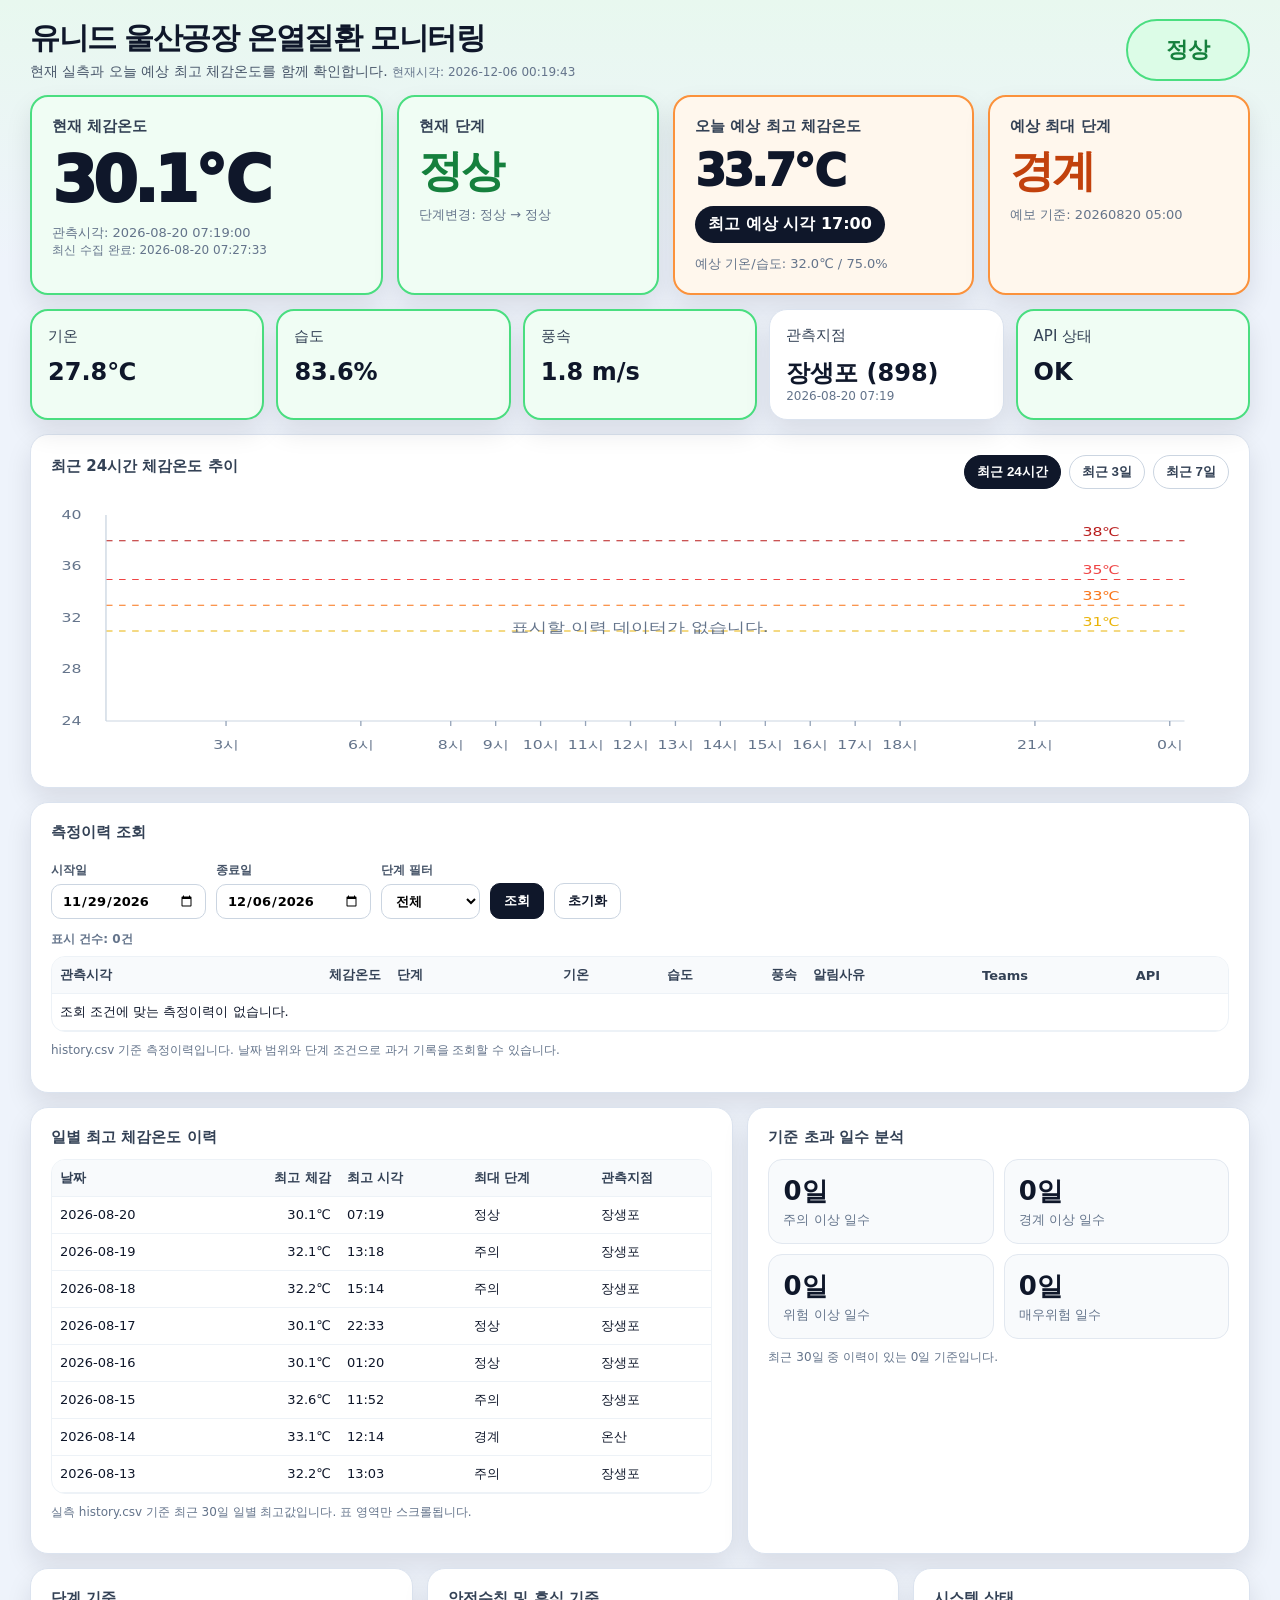
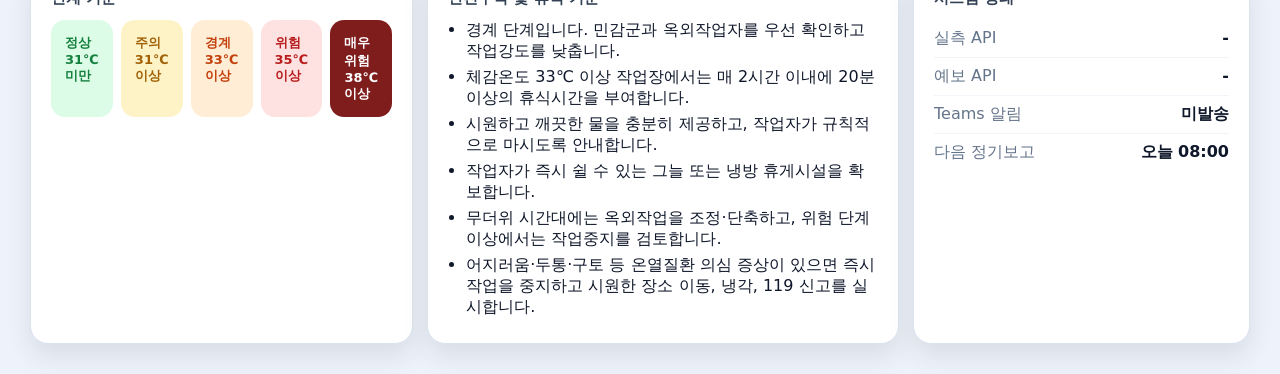
==== docs/index.html @ 389de08f "Update index.html" ====
<!doctype html>
<html lang="ko">
<head>
<meta charset="utf-8">
<meta name="viewport" content="width=device-width, initial-scale=1">
<title>유니드 울산공장 온열질환 모니터링</title>
<style>
:root{--bg:#eef3fb;--card:#fff;--text:#0f172a;--muted:#64748b;--line:#dbe3ef;--normal:#15803d;--normal-bg:#dcfce7;--normal-border:#4ade80;--caution:#a16207;--caution-bg:#fef3c7;--caution-border:#facc15;--warning:#c2410c;--warning-bg:#ffedd5;--warning-border:#fb923c;--danger:#b91c1c;--danger-bg:#fee2e2;--danger-border:#f87171;--extreme:#7f1d1d;--shadow:0 12px 26px rgba(15,23,42,.10)}
*{box-sizing:border-box}body{margin:0;background:var(--bg);color:var(--text);font-family:system-ui,-apple-system,BlinkMacSystemFont,"Segoe UI",sans-serif}.wrap{width:min(1220px,calc(100% - 32px));margin:18px auto 30px}body.normal-bg{background:linear-gradient(180deg,#e8f8ef 0%,#eef3fb 260px)}body.caution-bg{background:linear-gradient(180deg,#fff2b8 0%,#eef3fb 280px)}body.warning-bg{background:linear-gradient(180deg,#ffdfbd 0%,#eef3fb 280px)}body.danger-bg{background:linear-gradient(180deg,#ffd4d4 0%,#eef3fb 280px)}body.extreme-bg{background:linear-gradient(180deg,#7f1d1d 0%,#eef3fb 330px)}
.top{display:flex;justify-content:space-between;gap:16px;align-items:center;margin-bottom:14px}.title h1{margin:0 0 4px;font-size:30px;letter-spacing:-.05em}.title p{margin:0;color:#475569;font-size:14px}.badge{min-width:124px;text-align:center;padding:14px 22px;border-radius:999px;background:#e5e7eb;font-size:22px;font-weight:950;border:2px solid transparent}
.grid-top{display:grid;grid-template-columns:1.35fr 1fr 1.15fr 1fr;gap:14px}.metric-grid{display:grid;grid-template-columns:repeat(5,1fr);gap:12px;margin:14px 0}.bottom{display:grid;grid-template-columns:1fr 1.4fr 1fr;gap:14px;margin-top:14px}.analysis-grid{display:grid;grid-template-columns:1.4fr 1fr;gap:14px;margin-top:14px}.card,.mini{background:var(--card);border:1px solid var(--line);border-radius:18px;box-shadow:var(--shadow)}.card{padding:20px}.mini{padding:16px}.card h2,.mini .label{margin:0 0 12px;color:#334155;font-size:15px}.big-temp{font-size:64px;line-height:1;font-weight:950;letter-spacing:-.06em}.level-text{font-size:44px;line-height:1.05;font-weight:950;letter-spacing:-.06em}.subvalue{font-size:24px;font-weight:950;margin-top:10px;color:#0f172a}.time-highlight{display:inline-block;margin-top:12px;padding:8px 13px;border-radius:999px;background:#0f172a;color:#fff;font-weight:900;font-size:16px}.muted{margin-top:12px;color:var(--muted);font-size:13px}.small{font-size:12px;color:var(--muted)}.mini .value{font-size:24px;font-weight:900}.wide{margin-top:14px}.chart-head{display:flex;justify-content:space-between;align-items:center;gap:12px;margin-bottom:8px}.range-buttons{display:flex;gap:8px;flex-wrap:wrap}.range-btn{border:1px solid #cbd5e1;background:#fff;border-radius:999px;padding:7px 12px;font-weight:800;cursor:pointer;color:#334155}.range-btn.active{background:#0f172a;color:#fff;border-color:#0f172a}.chart-wrap{height:270px}.chart{width:100%;height:100%}.history-controls{display:flex;gap:10px;flex-wrap:wrap;align-items:end;margin:0 0 12px}.history-controls label{display:flex;flex-direction:column;gap:5px;color:#475569;font-size:12px;font-weight:800}.history-controls input,.history-controls select{border:1px solid #cbd5e1;border-radius:10px;padding:8px 10px;font:inherit;font-size:13px;background:#fff}.history-controls button{border:1px solid #0f172a;background:#0f172a;color:#fff;border-radius:10px;padding:8px 13px;font-weight:900;cursor:pointer}.history-controls button.secondary{background:#fff;color:#0f172a;border-color:#cbd5e1}.history-summary{margin:0 0 8px;color:#64748b;font-size:12px;font-weight:700}
.normal{color:var(--normal)}.caution{color:var(--caution)}.warning{color:var(--warning)}.danger{color:var(--danger)}.extreme{color:#fff}.badge.normal{background:var(--normal-bg);color:var(--normal);border-color:var(--normal-border)}.badge.caution{background:var(--caution-bg);color:var(--caution);border-color:var(--caution-border)}.badge.warning{background:var(--warning-bg);color:var(--warning);border-color:var(--warning-border)}.badge.danger{background:var(--danger-bg);color:var(--danger);border-color:var(--danger-border)}.badge.extreme{background:var(--extreme);color:#fff;border-color:#450a0a}.card.normal-bg,.mini.normal-bg{background:#f0fdf4;border:2px solid var(--normal-border)}.card.caution-bg,.mini.caution-bg{background:#fffbeb;border:2px solid var(--caution-border)}.card.warning-bg,.mini.warning-bg{background:#fff7ed;border:2px solid var(--warning-border)}.card.danger-bg,.mini.danger-bg{background:#fef2f2;border:2px solid var(--danger-border)}.card.extreme-bg,.mini.extreme-bg{background:#7f1d1d;color:#fff;border:2px solid #450a0a}.criteria{display:grid;grid-template-columns:repeat(5,1fr);gap:8px;margin:0;padding:0;list-style:none}.criteria li{padding:12px;border-radius:14px;font-size:13px;font-weight:800;border:2px solid transparent}.normal-box{background:var(--normal-bg);border-color:var(--normal-border);color:var(--normal)}.caution-box{background:var(--caution-bg);border-color:var(--caution-border);color:var(--caution)}.warning-box{background:var(--warning-bg);border-color:var(--warning-border);color:var(--warning)}.danger-box{background:var(--danger-bg);border-color:var(--danger-border);color:var(--danger)}.extreme-box{background:var(--extreme);border-color:#450a0a;color:#fff}.row{display:flex;justify-content:space-between;gap:12px;padding:8px 0;border-bottom:1px solid #f1f5f9}.row:last-child{border-bottom:0}.row span{color:var(--muted)}.row strong{text-align:right}.safety-list{margin:0;padding-left:18px}.safety-list li{margin:5px 0}.table-scroll{max-height:360px;overflow-y:auto;border:1px solid #edf2f7;border-radius:14px}.data-table{width:100%;border-collapse:collapse;font-size:13px}.data-table th,.data-table td{padding:9px 8px;border-bottom:1px solid #edf2f7;text-align:left}.data-table th{color:#334155;background:#f8fafc;position:sticky;top:0;z-index:1}.data-table td.num,.data-table th.num{text-align:right}.stat-grid{display:grid;grid-template-columns:repeat(2,1fr);gap:10px}.stat-card{border:1px solid #e2e8f0;border-radius:14px;padding:14px;background:#f8fafc}.stat-card strong{display:block;font-size:26px}.stat-card span{color:#64748b;font-size:13px}.note{margin-top:10px;color:#64748b;font-size:12px;line-height:1.45}.stale-banner{display:none;margin-top:12px;padding:10px 12px;border-radius:12px;background:#fff7ed;color:#9a3412;border:1px solid #fdba74;font-weight:800;font-size:13px}.stale .stale-banner{display:block}.stale .big-temp::after{content:"  ⚠";font-size:.35em;vertical-align:middle}.status-ok{color:#15803d}.status-stale{color:#c2410c}.status-error{color:#b91c1c}
@media(max-width:980px){.grid-top,.metric-grid,.bottom,.analysis-grid,.criteria{grid-template-columns:1fr}.top,.chart-head{align-items:flex-start;flex-direction:column}.big-temp{font-size:48px}.level-text{font-size:38px}}
</style>
</head>
<body>
<main class="wrap">
<section class="top"><div class="title"><h1>유니드 울산공장 온열질환 모니터링</h1><p>현재 실측과 오늘 예상 최고 체감온도를 함께 확인합니다. <span id="dashboardNow" class="small"></span></p></div><div id="levelBadge" class="badge">확인 중</div></section>
<section class="grid-top">
<article id="tempCard" class="card"><h2>현재 체감온도</h2><div id="apparentTemperature" class="big-temp">-</div><div id="observedAt" class="muted">관측시각: -</div><div id="generatedAt" class="small">화면갱신: -</div><div id="staleBanner" class="stale-banner">⚠ 최신 실측 수신 실패: 마지막 정상 관측값 표시 중</div></article>
<article id="levelCard" class="card"><h2>현재 단계</h2><div id="levelText" class="level-text">-</div><div id="levelChange" class="muted">단계변경: -</div></article>
<article id="forecastCard" class="card"><h2>오늘 예상 최고 체감온도</h2><div id="forecastMax" class="level-text">-</div><div id="forecastMaxTime" class="time-highlight">최고 예상 시각 -</div><div id="forecastDetail" class="muted">예상 기온/습도: -</div></article>
<article id="forecastLevelCard" class="card"><h2>예상 최대 단계</h2><div id="forecastLevel" class="level-text">-</div><div id="forecastBase" class="muted">예보 기준: -</div></article>
</section>
<section class="metric-grid"><article id="metricTemp" class="mini"><div class="label">기온</div><div id="temperature" class="value">-</div></article><article id="metricHumidity" class="mini"><div class="label">습도</div><div id="humidity" class="value">-</div></article><article id="metricWind" class="mini"><div class="label">풍속</div><div id="windSpeed" class="value">-</div></article><article class="mini"><div class="label">관측지점</div><div id="station" class="value">-</div><div id="awsObservedTime" class="small">-</div></article><article id="apiCard" class="mini"><div class="label">API 상태</div><div id="apiStatus" class="value">-</div></article></section>
<section class="card wide"><div class="chart-head"><h2 id="chartTitle">체감온도 추이</h2><div class="range-buttons"><button class="range-btn active" data-range="24h">최근 24시간</button><button class="range-btn" data-range="3d">최근 3일</button><button class="range-btn" data-range="7d">최근 7일</button></div></div><div class="chart-wrap"><svg id="trendChart" class="chart" viewBox="0 0 900 270" preserveAspectRatio="none"></svg></div></section>
<section class="card wide" id="historySection"><div class="chart-head"><h2>측정이력 조회</h2></div><div class="history-controls"><label>시작일<input type="date" id="historyStart"></label><label>종료일<input type="date" id="historyEnd"></label><label>단계 필터<select id="historyLevel"><option value="all">전체</option><option value="normal">정상</option><option value="cautionPlus">주의 이상</option><option value="warningPlus">경계 이상</option><option value="dangerPlus">위험 이상</option><option value="extreme">매우위험</option></select></label><button id="historySearch" type="button">조회</button><button id="historyReset" class="secondary" type="button">초기화</button></div><p id="historySummary" class="history-summary">측정이력 준비 중</p><div class="table-scroll"><table class="data-table"><thead><tr><th>관측시각</th><th class="num">체감온도</th><th>단계</th><th class="num">기온</th><th class="num">습도</th><th class="num">풍속</th><th>알림사유</th><th>Teams</th><th>API</th></tr></thead><tbody id="historyRows"><tr><td colspan="9">데이터 확인 중</td></tr></tbody></table></div><p class="note">history.csv 기준 측정이력입니다. 날짜 범위와 단계 조건으로 과거 기록을 조회할 수 있습니다.</p></section>
<section class="analysis-grid"><article class="card"><h2>일별 최고 체감온도 이력</h2><div class="table-scroll"><table class="data-table"><thead><tr><th>날짜</th><th class="num">최고 체감</th><th>최고 시각</th><th>최대 단계</th><th>관측지점</th></tr></thead><tbody id="dailyMaxRows"><tr><td colspan="5">데이터 확인 중</td></tr></tbody></table></div><p class="note">실측 history.csv 기준 최근 30일 일별 최고값입니다. 표 영역만 스크롤됩니다.</p></article><article class="card"><h2>기준 초과 일수 분석</h2><div class="stat-grid"><div class="stat-card"><strong id="daysCaution">-</strong><span>주의 이상 일수</span></div><div class="stat-card"><strong id="daysWarning">-</strong><span>경계 이상 일수</span></div><div class="stat-card"><strong id="daysDanger">-</strong><span>위험 이상 일수</span></div><div class="stat-card"><strong id="daysExtreme">-</strong><span>매우위험 일수</span></div></div><p id="analysisNote" class="note">최근 30일 이내 수집 이력 기준입니다.</p></article></section>
<section class="bottom"><article class="card"><h2>단계 기준</h2><ul class="criteria"><li class="normal-box">정상<br>31℃ 미만</li><li class="caution-box">주의<br>31℃ 이상</li><li class="warning-box">경계<br>33℃ 이상</li><li class="danger-box">위험<br>35℃ 이상</li><li class="extreme-box">매우위험<br>38℃ 이상</li></ul></article><article class="card"><h2>안전수칙 및 휴식 기준</h2><ul id="safetyList" class="safety-list"><li>-</li></ul></article><article class="card"><h2>시스템 상태</h2><div class="row"><span>실측 API</span><strong id="apiMessage">-</strong></div><div class="row"><span>예보 API</span><strong id="forecastMessage">-</strong></div><div class="row"><span>Teams 알림</span><strong id="teamsNotified">-</strong></div><div class="row"><span>다음 정기보고</span><strong id="nextRegular">-</strong></div></article></section>
</main>
<script>
let allHistory=[];let currentRange='24h';function $(id){return document.getElementById(id)}function setText(id,v){const e=$(id);if(e)e.textContent=v}function num(v,d=1){if(v===null||v===undefined||v==='')return '-';const n=Number(v);return Number.isNaN(n)?'-':n.toFixed(d)}function cls(level){return {"정상":"normal","주의":"caution","경계":"warning","위험":"danger","매우위험":"extreme"}[level]||''}function fmtAws(t){if(!t)return '-';t=String(t);if(t.length===12)return `${t.slice(0,4)}-${t.slice(4,6)}-${t.slice(6,8)} ${t.slice(8,10)}:${t.slice(10,12)}`;return t}function parseTime(s){return new Date(String(s).replace(' ','T')+'+09:00')}function csvRows(text){const lines=text.trim().split(/\r?\n/);if(lines.length<2)return [];const h=lines[0].replace(/^\uFEFF/,'').split(',');return lines.slice(1).map(line=>{const cells=line.split(',');const o={};h.forEach((k,i)=>o[k]=cells[i]||'');return o})}function safety(level){
const common=['시원하고 깨끗한 물을 충분히 제공하고, 작업자가 규칙적으로 마시도록 안내합니다.','작업자가 즉시 쉴 수 있는 그늘 또는 냉방 휴게시설을 확보합니다.','무더위 시간대에는 옥외작업을 조정·단축하고, 위험 단계 이상에서는 작업중지를 검토합니다.','어지러움·두통·구토 등 온열질환 의심 증상이 있으면 즉시 작업을 중지하고 시원한 장소 이동, 냉각, 119 신고를 실시합니다.'];
const rest33='체감온도 33℃ 이상 작업장에서는 매 2시간 이내에 20분 이상의 휴식시간을 부여합니다.';
if(level==='정상')return ['현재는 정상 단계입니다. 물·그늘·휴식 준비상태를 유지합니다.'].concat(common);
if(level==='주의')return ['주의 단계입니다. 물·그늘·휴식 제공 여부를 현장에서 재확인합니다.'].concat(common);
if(level==='경계')return ['경계 단계입니다. 민감군과 옥외작업자를 우선 확인하고 작업강도를 낮춥니다.',rest33].concat(common);
if(level==='위험')return ['위험 단계입니다. 무더위 시간대 옥외작업 중지 또는 작업시간 단축을 적극 검토합니다.',rest33].concat(common);
if(level==='매우위험')return ['매우위험 단계입니다. 긴급조치 외 옥외작업 중지를 우선 검토합니다.',rest33].concat(common);
return ['대시보드 상태를 확인해 주세요.'].concat(common)}function rangeMs(r){return r==='7d'?7*86400000:r==='3d'?3*86400000:24*3600000}function tickTimes(start,now,range){const ticks=[];function add(d){if(d>=start&&d<=now&&!ticks.some(x=>Math.abs(x-d)<60000))ticks.push(new Date(d))}if(range==='24h'){const cur=new Date(start);cur.setMinutes(0,0,0);cur.setHours(cur.getHours()+1);while(cur<=now){const h=cur.getHours();if(h>=8&&h<=17)add(cur);else if(h%3===0)add(cur);cur.setHours(cur.getHours()+1)}}else if(range==='3d'){const cur=new Date(start);cur.setMinutes(0,0,0);cur.setHours(cur.getHours()+1);while(cur<=now){const h=cur.getHours();if(h===8||h===17)add(cur);cur.setHours(cur.getHours()+1)}}else{const cur=new Date(start);cur.setMinutes(0,0,0);cur.setHours(cur.getHours()+1);while(cur<=now){const h=cur.getHours();if(h===8||h===17)add(cur);cur.setHours(cur.getHours()+1)}}return ticks.sort((a,b)=>a-b)}function labelFor(t,r){const m=String(t.getMonth()+1),d=String(t.getDate()),h=t.getHours();if(r==='24h')return `${h}시`;if(r==='3d')return h===8?`${m}/${d} 8시`:'17시';return h===8?`${m}/${d} 8시`:'17시'}function dayKey(d){return `${d.getFullYear()}-${String(d.getMonth()+1).padStart(2,'0')}-${String(d.getDate()).padStart(2,'0')}`}function labelPoints(pts,range){if(range==='24h')return pts.map((pt,i)=>({...pt,labelText:num(pt.v,1)+'℃',labelOffset:i%2===0?-12:20,labelAnchor:'middle'}));const best={};pts.forEach((pt,i)=>{const k=dayKey(pt.t);if(!best[k]||pt.v>best[k].v)best[k]={...pt,idx:i}});return Object.values(best).map(pt=>({...pt,labelText:num(pt.v,1)+'℃',labelOffset:-14,labelAnchor:'middle',highlight:true}))}function drawChart(rows,range){const svg=$('trendChart');svg.innerHTML='';const W=900,H=270,p={l:42,r:34,t:18,b:46};const now=new Date();const start=new Date(now.getTime()-rangeMs(range));const pts=rows.map(r=>({t:parseTime(r.observedAt),v:Number(r.apparentTemperature)})).filter(p=>!Number.isNaN(p.v)&&p.t>=start&&p.t<=now).sort((a,b)=>a.t-b.t);const minY=24,maxY=40;function x(t){return p.l+(t-start)/(now-start)*(W-p.l-p.r)}function y(v){return H-p.b-(v-minY)/(maxY-minY)*(H-p.t-p.b)}[31,33,35,38].forEach(th=>{const yy=y(th);const color=th===31?'#eab308':th===33?'#f97316':th===35?'#ef4444':'#b91c1c';svg.insertAdjacentHTML('beforeend',`<line x1="${p.l}" y1="${yy}" x2="${W-p.r}" y2="${yy}" stroke="${color}" stroke-dasharray="5 5"/><text x="${W-p.r-78}" y="${yy-5}" fill="${color}" font-size="12">${th}℃</text>`)});for(let v=minY;v<=maxY;v+=4){svg.insertAdjacentHTML('beforeend',`<text x="8" y="${y(v)+4}" fill="#64748b" font-size="12">${v}</text>`)}svg.insertAdjacentHTML('beforeend',`<line x1="${p.l}" y1="${p.t}" x2="${p.l}" y2="${H-p.b}" stroke="#cbd5e1"/><line x1="${p.l}" y1="${H-p.b}" x2="${W-p.r}" y2="${H-p.b}" stroke="#cbd5e1"/>`);tickTimes(start,now,range).forEach(tt=>{const xx=x(tt);svg.insertAdjacentHTML('beforeend',`<line x1="${xx}" y1="${H-p.b}" x2="${xx}" y2="${H-p.b+5}" stroke="#94a3b8"/><text x="${xx}" y="${H-18}" text-anchor="middle" fill="#64748b" font-size="12">${labelFor(tt,range)}</text>`)});if(pts.length){const d=pts.map((pt,i)=>`${i?'L':'M'}${x(pt.t).toFixed(1)},${y(pt.v).toFixed(1)}`).join(' ');svg.insertAdjacentHTML('beforeend',`<path d="${d}" fill="none" stroke="#15803d" stroke-width="3"/>`);pts.forEach(pt=>svg.insertAdjacentHTML('beforeend',`<circle cx="${x(pt.t)}" cy="${y(pt.v)}" r="3" fill="#15803d"/>`));labelPoints(pts,range).forEach((pt,i)=>{const xx=x(pt.t),yy=y(pt.v),off=pt.labelOffset;const fill=pt.highlight?'#0f172a':'#334155';const weight=pt.highlight?'800':'700';const bgY=yy+off-11;svg.insertAdjacentHTML('beforeend',`<text x="${xx}" y="${yy+off}" text-anchor="middle" fill="${fill}" font-size="11" font-weight="${weight}">${pt.labelText}</text>`)});}else{svg.insertAdjacentHTML('beforeend',`<text x="450" y="135" text-anchor="middle" fill="#64748b" font-size="14">표시할 이력 데이터가 없습니다.</text>`)}setText('chartTitle',range==='24h'?'최근 24시간 체감온도 추이':range==='3d'?'최근 3일 체감온도 추이':'최근 7일 체감온도 추이')}
function levelRankByValue(v){if(v>=38)return 4;if(v>=35)return 3;if(v>=33)return 2;if(v>=31)return 1;return 0}function levelNameByRank(r){return ['정상','주의','경계','위험','매우위험'][r]||'정상'}function teamText(v){return String(v).toLowerCase()==='true'||v==='Y'?'발송':'미발송'}function reasonText(v){v=String(v||'');const m=v.match(/regular_(\d{2})/);if(m&&v.includes('level_change'))return `${Number(m[1])}시 정기보고 / 단계변경`;if(m)return `${Number(m[1])}시 정기보고`;return {none:'-',level_change:'단계변경',holiday_or_weekend:'휴일/주말 제외'}[v]||v||'-'}function todayDate(){const d=new Date();return `${d.getFullYear()}-${String(d.getMonth()+1).padStart(2,'0')}-${String(d.getDate()).padStart(2,'0')}`}function dateDaysAgo(n){const d=new Date();d.setDate(d.getDate()-n);return `${d.getFullYear()}-${String(d.getMonth()+1).padStart(2,'0')}-${String(d.getDate()).padStart(2,'0')}`}function initHistoryFilters(){if(!$('historyStart')||$('historyStart').value)return;$('historyStart').value=dateDaysAgo(7);$('historyEnd').value=todayDate();$('historyLevel').value='all'}function passLevelFilter(v,filter){const r=levelRankByValue(v);if(filter==='normal')return r===0;if(filter==='cautionPlus')return r>=1;if(filter==='warningPlus')return r>=2;if(filter==='dangerPlus')return r>=3;if(filter==='extreme')return r>=4;return true}function renderHistoryTable(rows){initHistoryFilters();const start=$('historyStart')?.value||'';const end=$('historyEnd')?.value||'';const filter=$('historyLevel')?.value||'all';const valid=rows.map(r=>({observedAt:r.observedAt||'',date:(r.observedAt||'').slice(0,10),v:Number(r.apparentTemperature),temperature:Number(r.temperature),humidity:Number(r.humidity),windSpeed:Number(r.windSpeed),reason:r.notificationReason||'',teams:r.teamsNotified||'',api:r.apiStatus||''})).filter(r=>r.date&&!Number.isNaN(r.v));const filtered=valid.filter(r=>(!start||r.date>=start)&&(!end||r.date<=end)&&passLevelFilter(r.v,filter)).sort((a,b)=>b.observedAt.localeCompare(a.observedAt));const tbody=$('historyRows');if(!tbody)return;if(!filtered.length){tbody.innerHTML='<tr><td colspan="9">조회 조건에 맞는 측정이력이 없습니다.</td></tr>';setText('historySummary','표시 건수: 0건');return}tbody.innerHTML=filtered.map(r=>{const rank=levelRankByValue(r.v),lv=levelNameByRank(rank),c=cls(lv);return `<tr><td>${r.observedAt.slice(0,16)}</td><td class="num">${num(r.v)}℃</td><td class="${c}">${lv}</td><td class="num">${Number.isNaN(r.temperature)?'-':num(r.temperature)+'℃'}</td><td class="num">${Number.isNaN(r.humidity)?'-':num(r.humidity)+'%'}</td><td class="num">${Number.isNaN(r.windSpeed)?'-':num(r.windSpeed)+' m/s'}</td><td>${reasonText(r.reason)}</td><td>${teamText(r.teams)}</td><td>${r.api||'-'}</td></tr>`}).join('');setText('historySummary',`표시 건수: ${filtered.length}건 / 전체 유효 이력 ${valid.length}건`)}function levelByValue(v){if(v>=38)return '매우위험';if(v>=35)return '위험';if(v>=33)return '경계';if(v>=31)return '주의';return '정상'}function buildAnalysis(rows){const valid=rows.map(r=>({date:(r.observedAt||'').slice(0,10),time:(r.observedAt||'').slice(11,16),v:Number(r.apparentTemperature),level:r.level||'',station:r.awsStationName||r.awsStation||''})).filter(r=>r.date&& !Number.isNaN(r.v));if(!valid.length){$('dailyMaxRows').innerHTML='<tr><td colspan="5">분석할 이력 데이터가 없습니다.</td></tr>';['daysCaution','daysWarning','daysDanger','daysExtreme'].forEach(id=>setText(id,'0일'));return}const byDate={};valid.forEach(r=>{if(!byDate[r.date]||r.v>byDate[r.date].v)byDate[r.date]=r});const daily=Object.values(byDate).sort((a,b)=>b.date.localeCompare(a.date));$('dailyMaxRows').innerHTML=daily.slice(0,30).map(r=>`<tr><td>${r.date}</td><td class="num">${num(r.v)}℃</td><td>${r.time||'-'}</td><td>${levelByValue(r.v)}</td><td>${r.station||'-'}</td></tr>`).join('');const cutoff=new Date(Date.now()-30*86400000);const recent=daily.filter(r=>new Date(r.date+'T00:00:00+09:00')>=cutoff);setText('daysCaution',recent.filter(r=>r.v>=31).length+'일');setText('daysWarning',recent.filter(r=>r.v>=33).length+'일');setText('daysDanger',recent.filter(r=>r.v>=35).length+'일');setText('daysExtreme',recent.filter(r=>r.v>=38).length+'일');setText('analysisNote',`최근 30일 중 이력이 있는 ${recent.length}일 기준입니다.`)}

function formatNowKst(){const d=new Date();const pad=n=>String(n).padStart(2,'0');return `${d.getFullYear()}-${pad(d.getMonth()+1)}-${pad(d.getDate())} ${pad(d.getHours())}:${pad(d.getMinutes())}:${pad(d.getSeconds())}`}
function updateLiveClock(){setText('dashboardNow','현재시각: '+formatNowKst())}
function minutesFromNowKst(text){if(!text)return null;const dt=new Date(String(text).replace(' ','T')+'+09:00');if(Number.isNaN(dt.getTime()))return null;return Math.max(0,Math.round((Date.now()-dt.getTime())/60000))}

async function load(){const cur=await(await fetch('./current.json?ts='+Date.now(),{cache:'no-store'})).json();try{allHistory=csvRows(await(await fetch('./history.csv?ts='+Date.now(),{cache:'no-store'})).text())}catch(e){allHistory=[]}if(cur&&cur.apparentTemperature!=null&&cur.observedAt){const exists=allHistory.some(r=>r.observedAt===cur.observedAt);if(!exists){allHistory.push({observedAt:cur.observedAt,apparentTemperature:String(cur.apparentTemperature),level:cur.level||'',awsStationName:cur.awsStationName||'',awsStation:cur.awsStation||''});}}const level=cur.level||'-';const c=cls(level);document.body.className=c+'-bg'+(cur.isStaleData?' stale':'');setText('apparentTemperature',cur.apparentTemperature!=null?num(cur.apparentTemperature)+'℃':'-');const realAge=minutesFromNowKst(cur.dataObservedAt||cur.observedAt);setText('observedAt','관측시각: '+(cur.dataObservedAt||cur.observedAt||'-'));if(cur.isStaleData){setText('generatedAt','최신 실측 지연 '+(realAge!=null?realAge+'분':'-')+' / 마지막 갱신: '+(cur.dataGeneratedAt||'-'));}else{setText('generatedAt','최신 수집 완료: '+(cur.dataGeneratedAt||'-'));}setText('levelText',level);setText('levelChange','단계변경: '+(cur.previousLevel||'-')+' → '+level);setText('temperature',cur.temperature!=null?num(cur.temperature)+'℃':'-');setText('humidity',cur.humidity!=null?num(cur.humidity)+'%':'-');setText('windSpeed',cur.windSpeed!=null?num(cur.windSpeed)+' m/s':'-');setText('station',cur.awsStationName?`${cur.awsStationName} (${cur.awsStation||'-'})`:(cur.awsStation||'-'));setText('awsObservedTime',fmtAws(cur.awsObservedTime));setText('apiStatus',cur.apiStatus==='STALE_DATA'?'실측 지연':(cur.apiStatus||'-'));setText('apiMessage',cur.apiMessage||'-');const fm=cur.forecastStatus==='OK'?'-':(cur.forecastMessage||cur.forecastStatus||'-');setText('forecastMessage',String(fm).length>80?String(fm).slice(0,80)+'...':fm);setText('teamsNotified',cur.teamsNotified?'발송':'미발송');if(cur.forecastMaxApparentTemperature!=null){setText('forecastMax',num(cur.forecastMaxApparentTemperature)+'℃')}else{setText('forecastMax','-')}if(cur.forecastMaxTime){setText('forecastMaxTime','최고 예상 시각 '+String(cur.forecastMaxTime).slice(0,2)+':'+String(cur.forecastMaxTime).slice(2,4))}else{setText('forecastMaxTime','최고 예상 시각 -')}if(cur.forecastMaxTemperature!=null&&cur.forecastMaxHumidity!=null){setText('forecastDetail',`예상 기온/습도: ${num(cur.forecastMaxTemperature)}℃ / ${num(cur.forecastMaxHumidity)}%`)}else{setText('forecastDetail','예상 기온/습도: -')}setText('forecastLevel',cur.forecastMaxLevel||'-');if(cur.forecastBaseDate&&cur.forecastBaseTime){setText('forecastBase','예보 기준: '+cur.forecastBaseDate+' '+String(cur.forecastBaseTime).slice(0,2)+':00')}else{setText('forecastBase','예보 기준: '+(cur.forecastStatus||'-'))}const forecastCls=cls(cur.forecastMaxLevel||level);const b=$('levelBadge');b.textContent=level;b.className='badge '+c;['tempCard','levelCard'].forEach(id=>{$(id).className='card '+c+'-bg'});['forecastCard','forecastLevelCard'].forEach(id=>{$(id).className='card '+forecastCls+'-bg'});['metricTemp','metricHumidity','metricWind'].forEach(id=>{$(id).className='mini '+c+'-bg'});const apiCard=$('apiCard');if(apiCard){apiCard.className='mini '+(cur.isStaleData?'warning-bg':'normal-bg');}$('levelText').className='level-text '+c;$('forecastLevel').className='level-text '+forecastCls;$('safetyList').innerHTML=safety(cur.forecastMaxLevel||level).map(x=>`<li>${x}</li>`).join('');const h=new Date().getHours();const regs=[8,9,10,11,12,13,14,15,16,17];let next=regs.find(x=>h<x);setText('nextRegular',next?'오늘 '+String(next).padStart(2,'0')+':00':'다음 근무일 08:00');drawChart(allHistory,currentRange);buildAnalysis(allHistory);renderHistoryTable(allHistory)}document.querySelectorAll('.range-btn').forEach(btn=>btn.addEventListener('click',()=>{document.querySelectorAll('.range-btn').forEach(b=>b.classList.remove('active'));btn.classList.add('active');currentRange=btn.dataset.range;drawChart(allHistory,currentRange)}));["historySearch","historyReset"].forEach(id=>{const e=$(id);if(e)e.addEventListener("click",()=>{if(id==="historyReset"){if($("historyStart"))$("historyStart").value=dateDaysAgo(7);if($("historyEnd"))$("historyEnd").value=todayDate();if($("historyLevel"))$("historyLevel").value="all";}renderHistoryTable(allHistory)})});updateLiveClock();setInterval(updateLiveClock,1000);load().catch(e=>{console.error(e);setText('apiStatus','LOAD_ERROR');setText('apiMessage',String(e))});setInterval(()=>load().catch(e=>console.error(e)),60000)
</script>
</body>
</html>
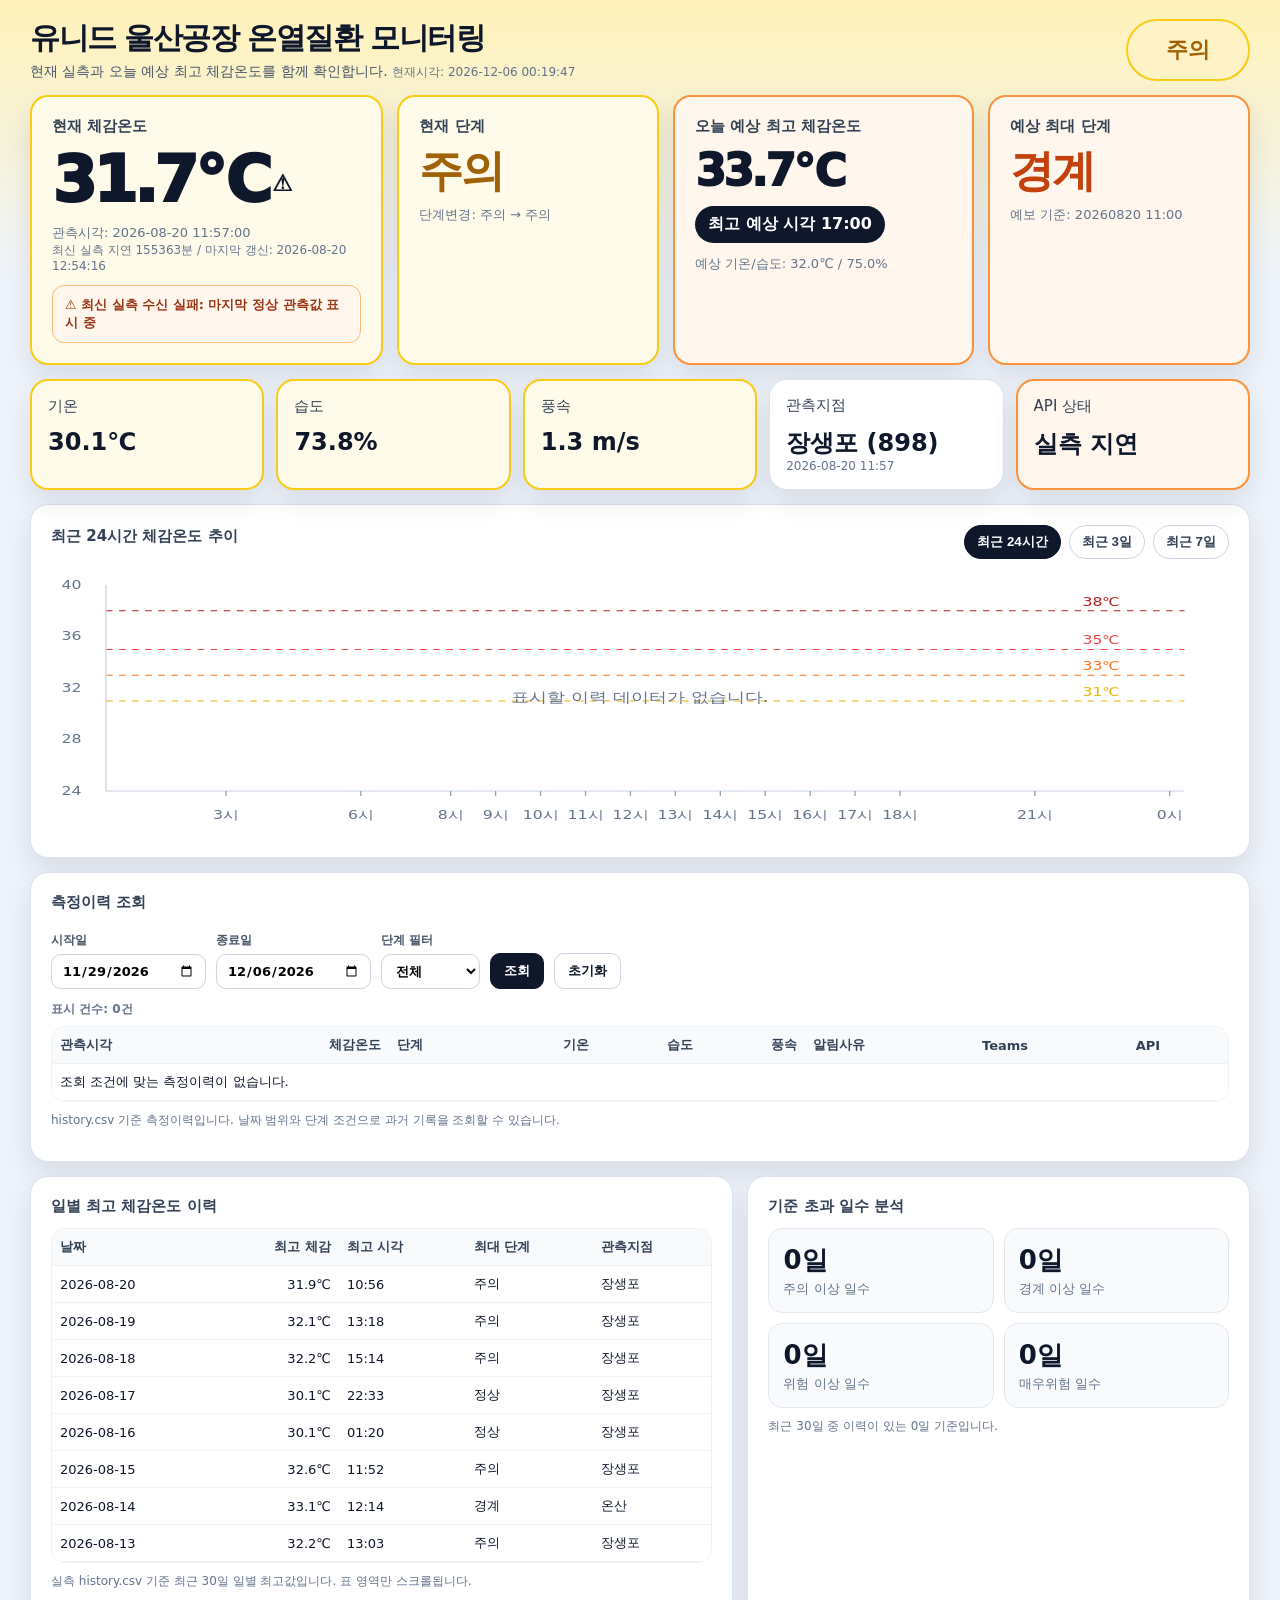
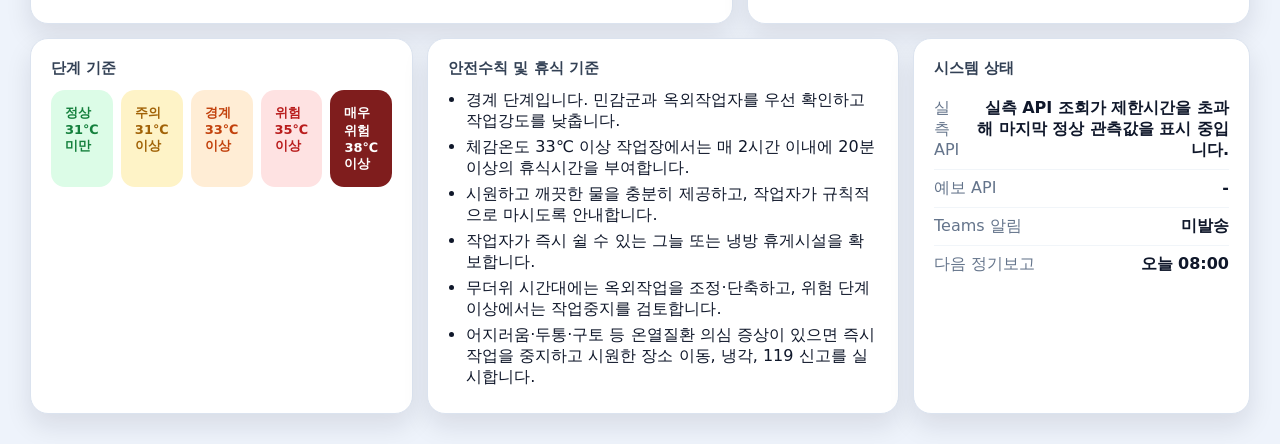
==== commit 06172321: "Update index.html" ====
--- a/docs/index.html
+++ b/docs/index.html
@@ -38,7 +38,7 @@
 if(level==='위험')return ['위험 단계입니다. 무더위 시간대 옥외작업 중지 또는 작업시간 단축을 적극 검토합니다.',rest33].concat(common);
 if(level==='매우위험')return ['매우위험 단계입니다. 긴급조치 외 옥외작업 중지를 우선 검토합니다.',rest33].concat(common);
 return ['대시보드 상태를 확인해 주세요.'].concat(common)}function rangeMs(r){return r==='7d'?7*86400000:r==='3d'?3*86400000:24*3600000}function tickTimes(start,now,range){const ticks=[];function add(d){if(d>=start&&d<=now&&!ticks.some(x=>Math.abs(x-d)<60000))ticks.push(new Date(d))}if(range==='24h'){const cur=new Date(start);cur.setMinutes(0,0,0);cur.setHours(cur.getHours()+1);while(cur<=now){const h=cur.getHours();if(h>=8&&h<=17)add(cur);else if(h%3===0)add(cur);cur.setHours(cur.getHours()+1)}}else if(range==='3d'){const cur=new Date(start);cur.setMinutes(0,0,0);cur.setHours(cur.getHours()+1);while(cur<=now){const h=cur.getHours();if(h===8||h===17)add(cur);cur.setHours(cur.getHours()+1)}}else{const cur=new Date(start);cur.setMinutes(0,0,0);cur.setHours(cur.getHours()+1);while(cur<=now){const h=cur.getHours();if(h===8||h===17)add(cur);cur.setHours(cur.getHours()+1)}}return ticks.sort((a,b)=>a-b)}function labelFor(t,r){const m=String(t.getMonth()+1),d=String(t.getDate()),h=t.getHours();if(r==='24h')return `${h}시`;if(r==='3d')return h===8?`${m}/${d} 8시`:'17시';return h===8?`${m}/${d} 8시`:'17시'}function dayKey(d){return `${d.getFullYear()}-${String(d.getMonth()+1).padStart(2,'0')}-${String(d.getDate()).padStart(2,'0')}`}function labelPoints(pts,range){if(range==='24h')return pts.map((pt,i)=>({...pt,labelText:num(pt.v,1)+'℃',labelOffset:i%2===0?-12:20,labelAnchor:'middle'}));const best={};pts.forEach((pt,i)=>{const k=dayKey(pt.t);if(!best[k]||pt.v>best[k].v)best[k]={...pt,idx:i}});return Object.values(best).map(pt=>({...pt,labelText:num(pt.v,1)+'℃',labelOffset:-14,labelAnchor:'middle',highlight:true}))}function drawChart(rows,range){const svg=$('trendChart');svg.innerHTML='';const W=900,H=270,p={l:42,r:34,t:18,b:46};const now=new Date();const start=new Date(now.getTime()-rangeMs(range));const pts=rows.map(r=>({t:parseTime(r.observedAt),v:Number(r.apparentTemperature)})).filter(p=>!Number.isNaN(p.v)&&p.t>=start&&p.t<=now).sort((a,b)=>a.t-b.t);const minY=24,maxY=40;function x(t){return p.l+(t-start)/(now-start)*(W-p.l-p.r)}function y(v){return H-p.b-(v-minY)/(maxY-minY)*(H-p.t-p.b)}[31,33,35,38].forEach(th=>{const yy=y(th);const color=th===31?'#eab308':th===33?'#f97316':th===35?'#ef4444':'#b91c1c';svg.insertAdjacentHTML('beforeend',`<line x1="${p.l}" y1="${yy}" x2="${W-p.r}" y2="${yy}" stroke="${color}" stroke-dasharray="5 5"/><text x="${W-p.r-78}" y="${yy-5}" fill="${color}" font-size="12">${th}℃</text>`)});for(let v=minY;v<=maxY;v+=4){svg.insertAdjacentHTML('beforeend',`<text x="8" y="${y(v)+4}" fill="#64748b" font-size="12">${v}</text>`)}svg.insertAdjacentHTML('beforeend',`<line x1="${p.l}" y1="${p.t}" x2="${p.l}" y2="${H-p.b}" stroke="#cbd5e1"/><line x1="${p.l}" y1="${H-p.b}" x2="${W-p.r}" y2="${H-p.b}" stroke="#cbd5e1"/>`);tickTimes(start,now,range).forEach(tt=>{const xx=x(tt);svg.insertAdjacentHTML('beforeend',`<line x1="${xx}" y1="${H-p.b}" x2="${xx}" y2="${H-p.b+5}" stroke="#94a3b8"/><text x="${xx}" y="${H-18}" text-anchor="middle" fill="#64748b" font-size="12">${labelFor(tt,range)}</text>`)});if(pts.length){const d=pts.map((pt,i)=>`${i?'L':'M'}${x(pt.t).toFixed(1)},${y(pt.v).toFixed(1)}`).join(' ');svg.insertAdjacentHTML('beforeend',`<path d="${d}" fill="none" stroke="#15803d" stroke-width="3"/>`);pts.forEach(pt=>svg.insertAdjacentHTML('beforeend',`<circle cx="${x(pt.t)}" cy="${y(pt.v)}" r="3" fill="#15803d"/>`));labelPoints(pts,range).forEach((pt,i)=>{const xx=x(pt.t),yy=y(pt.v),off=pt.labelOffset;const fill=pt.highlight?'#0f172a':'#334155';const weight=pt.highlight?'800':'700';const bgY=yy+off-11;svg.insertAdjacentHTML('beforeend',`<text x="${xx}" y="${yy+off}" text-anchor="middle" fill="${fill}" font-size="11" font-weight="${weight}">${pt.labelText}</text>`)});}else{svg.insertAdjacentHTML('beforeend',`<text x="450" y="135" text-anchor="middle" fill="#64748b" font-size="14">표시할 이력 데이터가 없습니다.</text>`)}setText('chartTitle',range==='24h'?'최근 24시간 체감온도 추이':range==='3d'?'최근 3일 체감온도 추이':'최근 7일 체감온도 추이')}
-function levelRankByValue(v){if(v>=38)return 4;if(v>=35)return 3;if(v>=33)return 2;if(v>=31)return 1;return 0}function levelNameByRank(r){return ['정상','주의','경계','위험','매우위험'][r]||'정상'}function teamText(v){return String(v).toLowerCase()==='true'||v==='Y'?'발송':'미발송'}function reasonText(v){v=String(v||'');const m=v.match(/regular_(\d{2})/);if(m&&v.includes('level_change'))return `${Number(m[1])}시 정기보고 / 단계변경`;if(m)return `${Number(m[1])}시 정기보고`;return {none:'-',level_change:'단계변경',holiday_or_weekend:'휴일/주말 제외'}[v]||v||'-'}function todayDate(){const d=new Date();return `${d.getFullYear()}-${String(d.getMonth()+1).padStart(2,'0')}-${String(d.getDate()).padStart(2,'0')}`}function dateDaysAgo(n){const d=new Date();d.setDate(d.getDate()-n);return `${d.getFullYear()}-${String(d.getMonth()+1).padStart(2,'0')}-${String(d.getDate()).padStart(2,'0')}`}function initHistoryFilters(){if(!$('historyStart')||$('historyStart').value)return;$('historyStart').value=dateDaysAgo(7);$('historyEnd').value=todayDate();$('historyLevel').value='all'}function passLevelFilter(v,filter){const r=levelRankByValue(v);if(filter==='normal')return r===0;if(filter==='cautionPlus')return r>=1;if(filter==='warningPlus')return r>=2;if(filter==='dangerPlus')return r>=3;if(filter==='extreme')return r>=4;return true}function renderHistoryTable(rows){initHistoryFilters();const start=$('historyStart')?.value||'';const end=$('historyEnd')?.value||'';const filter=$('historyLevel')?.value||'all';const valid=rows.map(r=>({observedAt:r.observedAt||'',date:(r.observedAt||'').slice(0,10),v:Number(r.apparentTemperature),temperature:Number(r.temperature),humidity:Number(r.humidity),windSpeed:Number(r.windSpeed),reason:r.notificationReason||'',teams:r.teamsNotified||'',api:r.apiStatus||''})).filter(r=>r.date&&!Number.isNaN(r.v));const filtered=valid.filter(r=>(!start||r.date>=start)&&(!end||r.date<=end)&&passLevelFilter(r.v,filter)).sort((a,b)=>b.observedAt.localeCompare(a.observedAt));const tbody=$('historyRows');if(!tbody)return;if(!filtered.length){tbody.innerHTML='<tr><td colspan="9">조회 조건에 맞는 측정이력이 없습니다.</td></tr>';setText('historySummary','표시 건수: 0건');return}tbody.innerHTML=filtered.map(r=>{const rank=levelRankByValue(r.v),lv=levelNameByRank(rank),c=cls(lv);return `<tr><td>${r.observedAt.slice(0,16)}</td><td class="num">${num(r.v)}℃</td><td class="${c}">${lv}</td><td class="num">${Number.isNaN(r.temperature)?'-':num(r.temperature)+'℃'}</td><td class="num">${Number.isNaN(r.humidity)?'-':num(r.humidity)+'%'}</td><td class="num">${Number.isNaN(r.windSpeed)?'-':num(r.windSpeed)+' m/s'}</td><td>${reasonText(r.reason)}</td><td>${teamText(r.teams)}</td><td>${r.api||'-'}</td></tr>`}).join('');setText('historySummary',`표시 건수: ${filtered.length}건 / 전체 유효 이력 ${valid.length}건`)}function levelByValue(v){if(v>=38)return '매우위험';if(v>=35)return '위험';if(v>=33)return '경계';if(v>=31)return '주의';return '정상'}function buildAnalysis(rows){const valid=rows.map(r=>({date:(r.observedAt||'').slice(0,10),time:(r.observedAt||'').slice(11,16),v:Number(r.apparentTemperature),level:r.level||'',station:r.awsStationName||r.awsStation||''})).filter(r=>r.date&& !Number.isNaN(r.v));if(!valid.length){$('dailyMaxRows').innerHTML='<tr><td colspan="5">분석할 이력 데이터가 없습니다.</td></tr>';['daysCaution','daysWarning','daysDanger','daysExtreme'].forEach(id=>setText(id,'0일'));return}const byDate={};valid.forEach(r=>{if(!byDate[r.date]||r.v>byDate[r.date].v)byDate[r.date]=r});const daily=Object.values(byDate).sort((a,b)=>b.date.localeCompare(a.date));$('dailyMaxRows').innerHTML=daily.slice(0,30).map(r=>`<tr><td>${r.date}</td><td class="num">${num(r.v)}℃</td><td>${r.time||'-'}</td><td>${levelByValue(r.v)}</td><td>${r.station||'-'}</td></tr>`).join('');const cutoff=new Date(Date.now()-30*86400000);const recent=daily.filter(r=>new Date(r.date+'T00:00:00+09:00')>=cutoff);setText('daysCaution',recent.filter(r=>r.v>=31).length+'일');setText('daysWarning',recent.filter(r=>r.v>=33).length+'일');setText('daysDanger',recent.filter(r=>r.v>=35).length+'일');setText('daysExtreme',recent.filter(r=>r.v>=38).length+'일');setText('analysisNote',`최근 30일 중 이력이 있는 ${recent.length}일 기준입니다.`)}
+function levelRankByValue(v){if(v>=38)return 4;if(v>=35)return 3;if(v>=33)return 2;if(v>=31)return 1;return 0}function levelNameByRank(r){return ['정상','주의','경계','위험','매우위험'][r]||'정상'}function teamText(v){return String(v).toLowerCase()==='true'||v==='Y'?'발송':'미발송'}function reasonText(v){v=String(v||'');if(v.includes('+'))return v.split('+').map(reasonText).join(' / ');const m=v.match(/regular_(\d{2})/);if(m)return `${Number(m[1])}시 정기보고`;return {none:'-',level_change:'단계변경',holiday_or_weekend:'휴일/주말 제외'}[v]||v||'-'}function todayDate(){const d=new Date();return `${d.getFullYear()}-${String(d.getMonth()+1).padStart(2,'0')}-${String(d.getDate()).padStart(2,'0')}`}function dateDaysAgo(n){const d=new Date();d.setDate(d.getDate()-n);return `${d.getFullYear()}-${String(d.getMonth()+1).padStart(2,'0')}-${String(d.getDate()).padStart(2,'0')}`}function initHistoryFilters(){if(!$('historyStart')||$('historyStart').value)return;$('historyStart').value=dateDaysAgo(7);$('historyEnd').value=todayDate();$('historyLevel').value='all'}function passLevelFilter(v,filter){const r=levelRankByValue(v);if(filter==='normal')return r===0;if(filter==='cautionPlus')return r>=1;if(filter==='warningPlus')return r>=2;if(filter==='dangerPlus')return r>=3;if(filter==='extreme')return r>=4;return true}function renderHistoryTable(rows){initHistoryFilters();const start=$('historyStart')?.value||'';const end=$('historyEnd')?.value||'';const filter=$('historyLevel')?.value||'all';const valid=rows.map(r=>({observedAt:r.observedAt||'',date:(r.observedAt||'').slice(0,10),v:Number(r.apparentTemperature),temperature:Number(r.temperature),humidity:Number(r.humidity),windSpeed:Number(r.windSpeed),reason:r.notificationReason||'',teams:r.teamsNotified||'',api:r.apiStatus||''})).filter(r=>r.date&&!Number.isNaN(r.v));const filtered=valid.filter(r=>(!start||r.date>=start)&&(!end||r.date<=end)&&passLevelFilter(r.v,filter)).sort((a,b)=>b.observedAt.localeCompare(a.observedAt));const tbody=$('historyRows');if(!tbody)return;if(!filtered.length){tbody.innerHTML='<tr><td colspan="9">조회 조건에 맞는 측정이력이 없습니다.</td></tr>';setText('historySummary','표시 건수: 0건');return}tbody.innerHTML=filtered.map(r=>{const rank=levelRankByValue(r.v),lv=levelNameByRank(rank),c=cls(lv);return `<tr><td>${r.observedAt.slice(0,16)}</td><td class="num">${num(r.v)}℃</td><td class="${c}">${lv}</td><td class="num">${Number.isNaN(r.temperature)?'-':num(r.temperature)+'℃'}</td><td class="num">${Number.isNaN(r.humidity)?'-':num(r.humidity)+'%'}</td><td class="num">${Number.isNaN(r.windSpeed)?'-':num(r.windSpeed)+' m/s'}</td><td>${reasonText(r.reason)}</td><td>${teamText(r.teams)}</td><td>${r.api||'-'}</td></tr>`}).join('');setText('historySummary',`표시 건수: ${filtered.length}건 / 전체 유효 이력 ${valid.length}건`)}function levelByValue(v){if(v>=38)return '매우위험';if(v>=35)return '위험';if(v>=33)return '경계';if(v>=31)return '주의';return '정상'}function buildAnalysis(rows){const valid=rows.map(r=>({date:(r.observedAt||'').slice(0,10),time:(r.observedAt||'').slice(11,16),v:Number(r.apparentTemperature),level:r.level||'',station:r.awsStationName||r.awsStation||''})).filter(r=>r.date&& !Number.isNaN(r.v));if(!valid.length){$('dailyMaxRows').innerHTML='<tr><td colspan="5">분석할 이력 데이터가 없습니다.</td></tr>';['daysCaution','daysWarning','daysDanger','daysExtreme'].forEach(id=>setText(id,'0일'));return}const byDate={};valid.forEach(r=>{if(!byDate[r.date]||r.v>byDate[r.date].v)byDate[r.date]=r});const daily=Object.values(byDate).sort((a,b)=>b.date.localeCompare(a.date));$('dailyMaxRows').innerHTML=daily.slice(0,30).map(r=>`<tr><td>${r.date}</td><td class="num">${num(r.v)}℃</td><td>${r.time||'-'}</td><td>${levelByValue(r.v)}</td><td>${r.station||'-'}</td></tr>`).join('');const cutoff=new Date(Date.now()-30*86400000);const recent=daily.filter(r=>new Date(r.date+'T00:00:00+09:00')>=cutoff);setText('daysCaution',recent.filter(r=>r.v>=31).length+'일');setText('daysWarning',recent.filter(r=>r.v>=33).length+'일');setText('daysDanger',recent.filter(r=>r.v>=35).length+'일');setText('daysExtreme',recent.filter(r=>r.v>=38).length+'일');setText('analysisNote',`최근 30일 중 이력이 있는 ${recent.length}일 기준입니다.`)}
 
 function formatNowKst(){const d=new Date();const pad=n=>String(n).padStart(2,'0');return `${d.getFullYear()}-${pad(d.getMonth()+1)}-${pad(d.getDate())} ${pad(d.getHours())}:${pad(d.getMinutes())}:${pad(d.getSeconds())}`}
 function updateLiveClock(){setText('dashboardNow','현재시각: '+formatNowKst())}
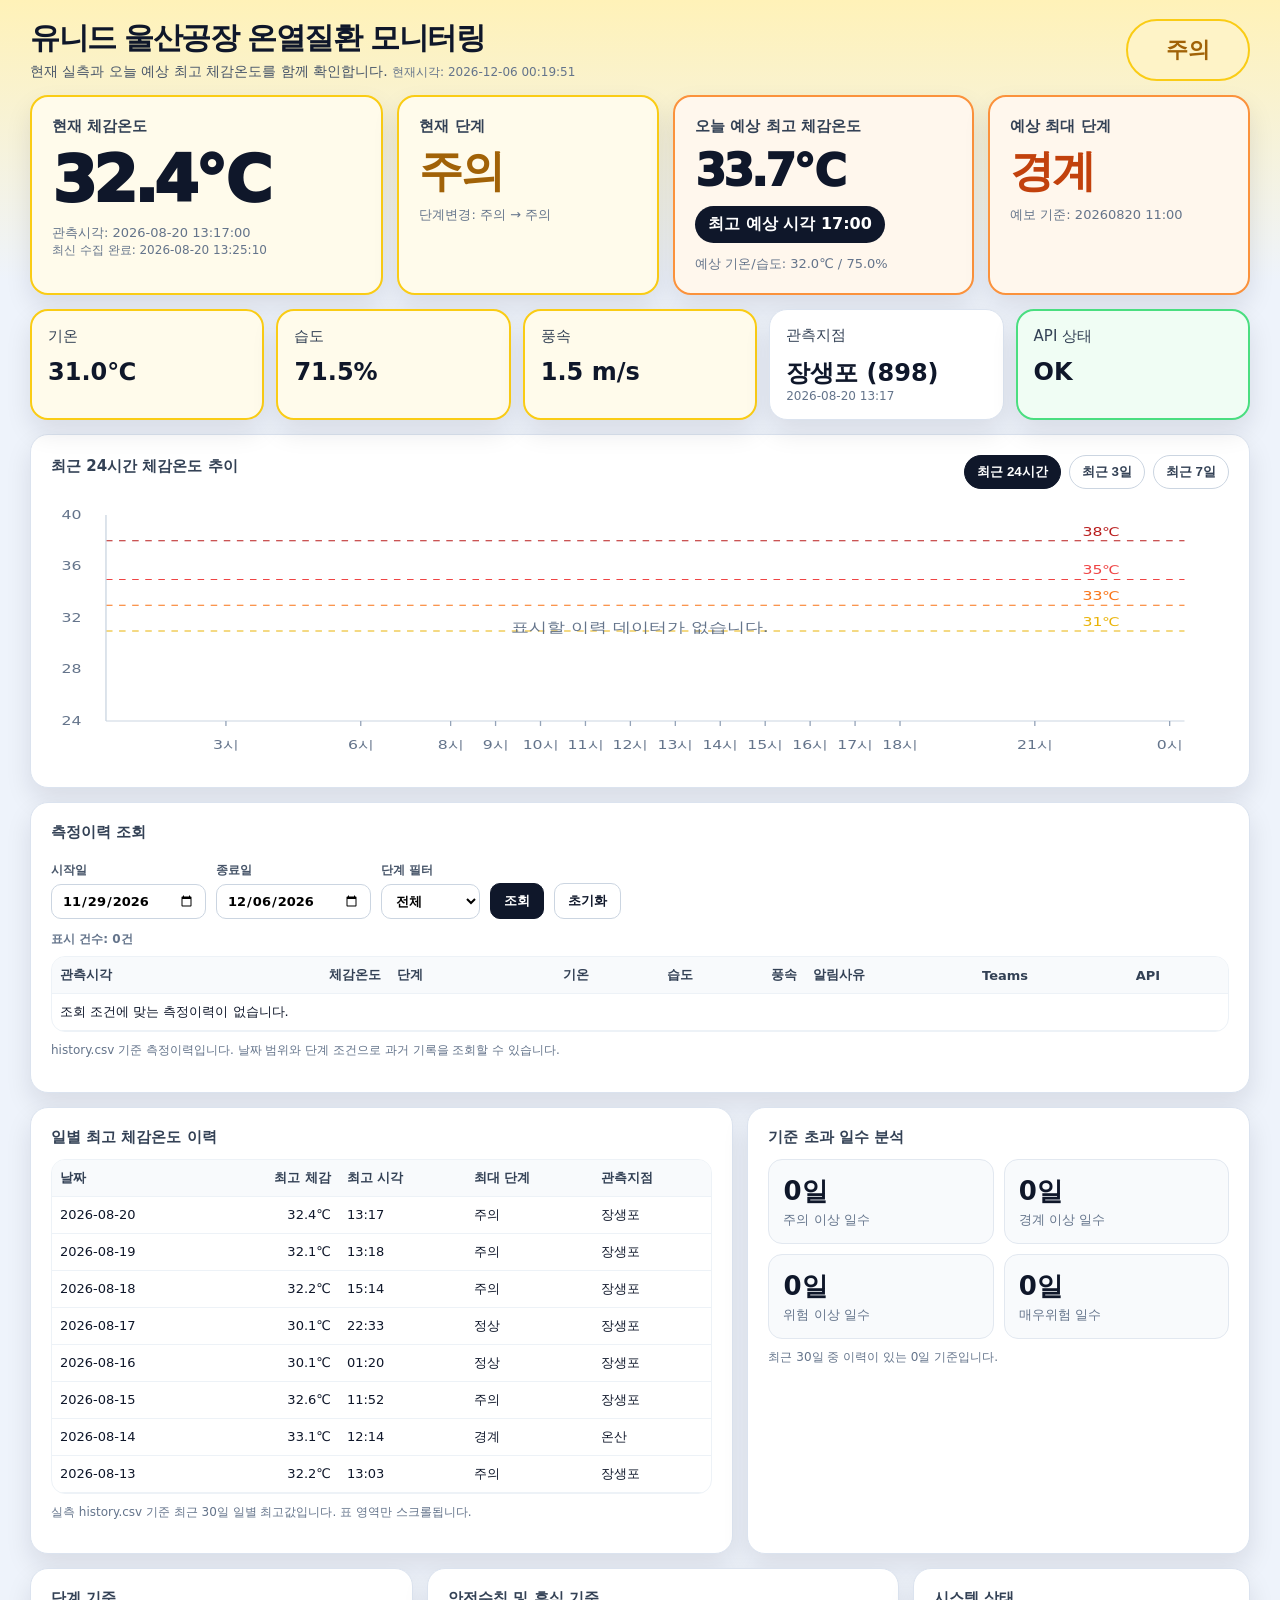
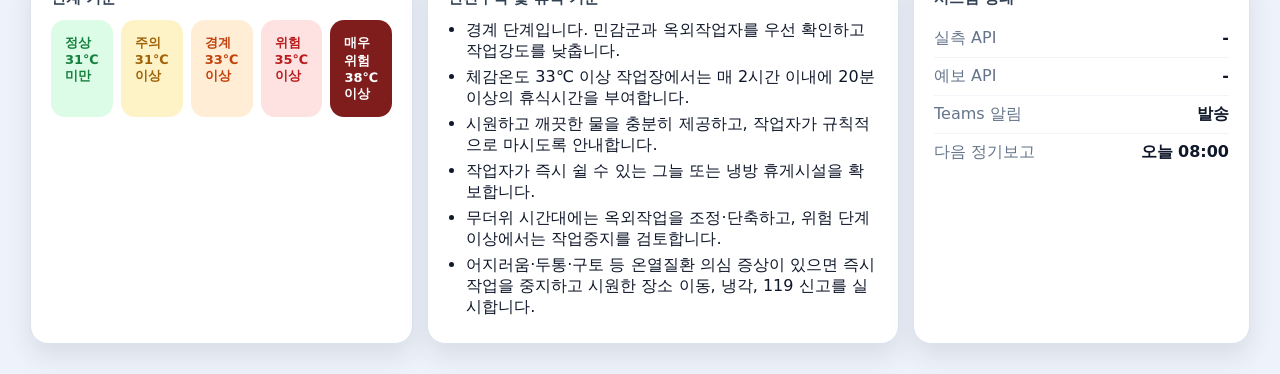
==== commit b3ffe188: "Update index.html" ====
--- a/docs/index.html
+++ b/docs/index.html
@@ -17,7 +17,7 @@
 <main class="wrap">
 <section class="top"><div class="title"><h1>유니드 울산공장 온열질환 모니터링</h1><p>현재 실측과 오늘 예상 최고 체감온도를 함께 확인합니다. <span id="dashboardNow" class="small"></span></p></div><div id="levelBadge" class="badge">확인 중</div></section>
 <section class="grid-top">
-<article id="tempCard" class="card"><h2>현재 체감온도</h2><div id="apparentTemperature" class="big-temp">-</div><div id="observedAt" class="muted">관측시각: -</div><div id="generatedAt" class="small">화면갱신: -</div><div id="staleBanner" class="stale-banner">⚠ 최신 실측 수신 실패: 마지막 정상 관측값 표시 중</div></article>
+<article id="tempCard" class="card"><h2>현재 체감온도</h2><div id="apparentTemperature" class="big-temp">-</div><div id="observedAt" class="muted">관측시각: -</div><div id="generatedAt" class="small">화면갱신: -</div><div id="staleBanner" class="stale-banner">⚠ 최근 정상 관측값 기준 · 최신 관측자료 확인 중</div></article>
 <article id="levelCard" class="card"><h2>현재 단계</h2><div id="levelText" class="level-text">-</div><div id="levelChange" class="muted">단계변경: -</div></article>
 <article id="forecastCard" class="card"><h2>오늘 예상 최고 체감온도</h2><div id="forecastMax" class="level-text">-</div><div id="forecastMaxTime" class="time-highlight">최고 예상 시각 -</div><div id="forecastDetail" class="muted">예상 기온/습도: -</div></article>
 <article id="forecastLevelCard" class="card"><h2>예상 최대 단계</h2><div id="forecastLevel" class="level-text">-</div><div id="forecastBase" class="muted">예보 기준: -</div></article>
@@ -44,7 +44,7 @@
 function updateLiveClock(){setText('dashboardNow','현재시각: '+formatNowKst())}
 function minutesFromNowKst(text){if(!text)return null;const dt=new Date(String(text).replace(' ','T')+'+09:00');if(Number.isNaN(dt.getTime()))return null;return Math.max(0,Math.round((Date.now()-dt.getTime())/60000))}
 
-async function load(){const cur=await(await fetch('./current.json?ts='+Date.now(),{cache:'no-store'})).json();try{allHistory=csvRows(await(await fetch('./history.csv?ts='+Date.now(),{cache:'no-store'})).text())}catch(e){allHistory=[]}if(cur&&cur.apparentTemperature!=null&&cur.observedAt){const exists=allHistory.some(r=>r.observedAt===cur.observedAt);if(!exists){allHistory.push({observedAt:cur.observedAt,apparentTemperature:String(cur.apparentTemperature),level:cur.level||'',awsStationName:cur.awsStationName||'',awsStation:cur.awsStation||''});}}const level=cur.level||'-';const c=cls(level);document.body.className=c+'-bg'+(cur.isStaleData?' stale':'');setText('apparentTemperature',cur.apparentTemperature!=null?num(cur.apparentTemperature)+'℃':'-');const realAge=minutesFromNowKst(cur.dataObservedAt||cur.observedAt);setText('observedAt','관측시각: '+(cur.dataObservedAt||cur.observedAt||'-'));if(cur.isStaleData){setText('generatedAt','최신 실측 지연 '+(realAge!=null?realAge+'분':'-')+' / 마지막 갱신: '+(cur.dataGeneratedAt||'-'));}else{setText('generatedAt','최신 수집 완료: '+(cur.dataGeneratedAt||'-'));}setText('levelText',level);setText('levelChange','단계변경: '+(cur.previousLevel||'-')+' → '+level);setText('temperature',cur.temperature!=null?num(cur.temperature)+'℃':'-');setText('humidity',cur.humidity!=null?num(cur.humidity)+'%':'-');setText('windSpeed',cur.windSpeed!=null?num(cur.windSpeed)+' m/s':'-');setText('station',cur.awsStationName?`${cur.awsStationName} (${cur.awsStation||'-'})`:(cur.awsStation||'-'));setText('awsObservedTime',fmtAws(cur.awsObservedTime));setText('apiStatus',cur.apiStatus==='STALE_DATA'?'실측 지연':(cur.apiStatus||'-'));setText('apiMessage',cur.apiMessage||'-');const fm=cur.forecastStatus==='OK'?'-':(cur.forecastMessage||cur.forecastStatus||'-');setText('forecastMessage',String(fm).length>80?String(fm).slice(0,80)+'...':fm);setText('teamsNotified',cur.teamsNotified?'발송':'미발송');if(cur.forecastMaxApparentTemperature!=null){setText('forecastMax',num(cur.forecastMaxApparentTemperature)+'℃')}else{setText('forecastMax','-')}if(cur.forecastMaxTime){setText('forecastMaxTime','최고 예상 시각 '+String(cur.forecastMaxTime).slice(0,2)+':'+String(cur.forecastMaxTime).slice(2,4))}else{setText('forecastMaxTime','최고 예상 시각 -')}if(cur.forecastMaxTemperature!=null&&cur.forecastMaxHumidity!=null){setText('forecastDetail',`예상 기온/습도: ${num(cur.forecastMaxTemperature)}℃ / ${num(cur.forecastMaxHumidity)}%`)}else{setText('forecastDetail','예상 기온/습도: -')}setText('forecastLevel',cur.forecastMaxLevel||'-');if(cur.forecastBaseDate&&cur.forecastBaseTime){setText('forecastBase','예보 기준: '+cur.forecastBaseDate+' '+String(cur.forecastBaseTime).slice(0,2)+':00')}else{setText('forecastBase','예보 기준: '+(cur.forecastStatus||'-'))}const forecastCls=cls(cur.forecastMaxLevel||level);const b=$('levelBadge');b.textContent=level;b.className='badge '+c;['tempCard','levelCard'].forEach(id=>{$(id).className='card '+c+'-bg'});['forecastCard','forecastLevelCard'].forEach(id=>{$(id).className='card '+forecastCls+'-bg'});['metricTemp','metricHumidity','metricWind'].forEach(id=>{$(id).className='mini '+c+'-bg'});const apiCard=$('apiCard');if(apiCard){apiCard.className='mini '+(cur.isStaleData?'warning-bg':'normal-bg');}$('levelText').className='level-text '+c;$('forecastLevel').className='level-text '+forecastCls;$('safetyList').innerHTML=safety(cur.forecastMaxLevel||level).map(x=>`<li>${x}</li>`).join('');const h=new Date().getHours();const regs=[8,9,10,11,12,13,14,15,16,17];let next=regs.find(x=>h<x);setText('nextRegular',next?'오늘 '+String(next).padStart(2,'0')+':00':'다음 근무일 08:00');drawChart(allHistory,currentRange);buildAnalysis(allHistory);renderHistoryTable(allHistory)}document.querySelectorAll('.range-btn').forEach(btn=>btn.addEventListener('click',()=>{document.querySelectorAll('.range-btn').forEach(b=>b.classList.remove('active'));btn.classList.add('active');currentRange=btn.dataset.range;drawChart(allHistory,currentRange)}));["historySearch","historyReset"].forEach(id=>{const e=$(id);if(e)e.addEventListener("click",()=>{if(id==="historyReset"){if($("historyStart"))$("historyStart").value=dateDaysAgo(7);if($("historyEnd"))$("historyEnd").value=todayDate();if($("historyLevel"))$("historyLevel").value="all";}renderHistoryTable(allHistory)})});updateLiveClock();setInterval(updateLiveClock,1000);load().catch(e=>{console.error(e);setText('apiStatus','LOAD_ERROR');setText('apiMessage',String(e))});setInterval(()=>load().catch(e=>console.error(e)),60000)
+async function load(){const cur=await(await fetch('./current.json?ts='+Date.now(),{cache:'no-store'})).json();try{allHistory=csvRows(await(await fetch('./history.csv?ts='+Date.now(),{cache:'no-store'})).text())}catch(e){allHistory=[]}if(cur&&cur.apparentTemperature!=null&&cur.observedAt){const exists=allHistory.some(r=>r.observedAt===cur.observedAt);if(!exists){allHistory.push({observedAt:cur.observedAt,apparentTemperature:String(cur.apparentTemperature),level:cur.level||'',awsStationName:cur.awsStationName||'',awsStation:cur.awsStation||''});}}const level=cur.level||'-';const c=cls(level);document.body.className=c+'-bg'+(cur.isStaleData?' stale':'');setText('apparentTemperature',cur.apparentTemperature!=null?num(cur.apparentTemperature)+'℃':'-');const realAge=minutesFromNowKst(cur.dataObservedAt||cur.observedAt);setText('observedAt','관측시각: '+(cur.dataObservedAt||cur.observedAt||'-'));if(cur.isStaleData){setText('generatedAt','최근 정상 관측값 기준 · 관측 후 '+(realAge!=null?realAge+'분 경과':'시간 확인 중')+' / 화면갱신: '+(cur.dataGeneratedAt||'-'));}else{setText('generatedAt','최신 수집 완료: '+(cur.dataGeneratedAt||'-'));}setText('levelText',level);setText('levelChange','단계변경: '+(cur.previousLevel||'-')+' → '+level);setText('temperature',cur.temperature!=null?num(cur.temperature)+'℃':'-');setText('humidity',cur.humidity!=null?num(cur.humidity)+'%':'-');setText('windSpeed',cur.windSpeed!=null?num(cur.windSpeed)+' m/s':'-');setText('station',cur.awsStationName?`${cur.awsStationName} (${cur.awsStation||'-'})`:(cur.awsStation||'-'));setText('awsObservedTime',fmtAws(cur.awsObservedTime));setText('apiStatus',cur.apiStatus==='STALE_DATA'?'최근 관측값 적용':(cur.apiStatus||'-'));setText('apiMessage',cur.apiMessage||'-');const fm=cur.forecastStatus==='OK'?'-':(cur.forecastMessage||cur.forecastStatus||'-');setText('forecastMessage',String(fm).length>80?String(fm).slice(0,80)+'...':fm);setText('teamsNotified',cur.teamsNotified?'발송':'미발송');if(cur.forecastMaxApparentTemperature!=null){setText('forecastMax',num(cur.forecastMaxApparentTemperature)+'℃')}else{setText('forecastMax','-')}if(cur.forecastMaxTime){setText('forecastMaxTime','최고 예상 시각 '+String(cur.forecastMaxTime).slice(0,2)+':'+String(cur.forecastMaxTime).slice(2,4))}else{setText('forecastMaxTime','최고 예상 시각 -')}if(cur.forecastMaxTemperature!=null&&cur.forecastMaxHumidity!=null){setText('forecastDetail',`예상 기온/습도: ${num(cur.forecastMaxTemperature)}℃ / ${num(cur.forecastMaxHumidity)}%`)}else{setText('forecastDetail','예상 기온/습도: -')}setText('forecastLevel',cur.forecastMaxLevel||'-');if(cur.forecastBaseDate&&cur.forecastBaseTime){setText('forecastBase','예보 기준: '+cur.forecastBaseDate+' '+String(cur.forecastBaseTime).slice(0,2)+':00')}else{setText('forecastBase','예보 기준: '+(cur.forecastStatus||'-'))}const forecastCls=cls(cur.forecastMaxLevel||level);const b=$('levelBadge');b.textContent=level;b.className='badge '+c;['tempCard','levelCard'].forEach(id=>{$(id).className='card '+c+'-bg'});['forecastCard','forecastLevelCard'].forEach(id=>{$(id).className='card '+forecastCls+'-bg'});['metricTemp','metricHumidity','metricWind'].forEach(id=>{$(id).className='mini '+c+'-bg'});const apiCard=$('apiCard');if(apiCard){apiCard.className='mini '+(cur.isStaleData?'warning-bg':'normal-bg');}$('levelText').className='level-text '+c;$('forecastLevel').className='level-text '+forecastCls;$('safetyList').innerHTML=safety(cur.forecastMaxLevel||level).map(x=>`<li>${x}</li>`).join('');const h=new Date().getHours();const regs=[8,9,10,11,12,13,14,15,16,17];let next=regs.find(x=>h<x);setText('nextRegular',next?'오늘 '+String(next).padStart(2,'0')+':00':'다음 근무일 08:00');drawChart(allHistory,currentRange);buildAnalysis(allHistory);renderHistoryTable(allHistory)}document.querySelectorAll('.range-btn').forEach(btn=>btn.addEventListener('click',()=>{document.querySelectorAll('.range-btn').forEach(b=>b.classList.remove('active'));btn.classList.add('active');currentRange=btn.dataset.range;drawChart(allHistory,currentRange)}));["historySearch","historyReset"].forEach(id=>{const e=$(id);if(e)e.addEventListener("click",()=>{if(id==="historyReset"){if($("historyStart"))$("historyStart").value=dateDaysAgo(7);if($("historyEnd"))$("historyEnd").value=todayDate();if($("historyLevel"))$("historyLevel").value="all";}renderHistoryTable(allHistory)})});updateLiveClock();setInterval(updateLiveClock,1000);load().catch(e=>{console.error(e);setText('apiStatus','LOAD_ERROR');setText('apiMessage',String(e))});setInterval(()=>load().catch(e=>console.error(e)),20000)
 </script>
 </body>
 </html>
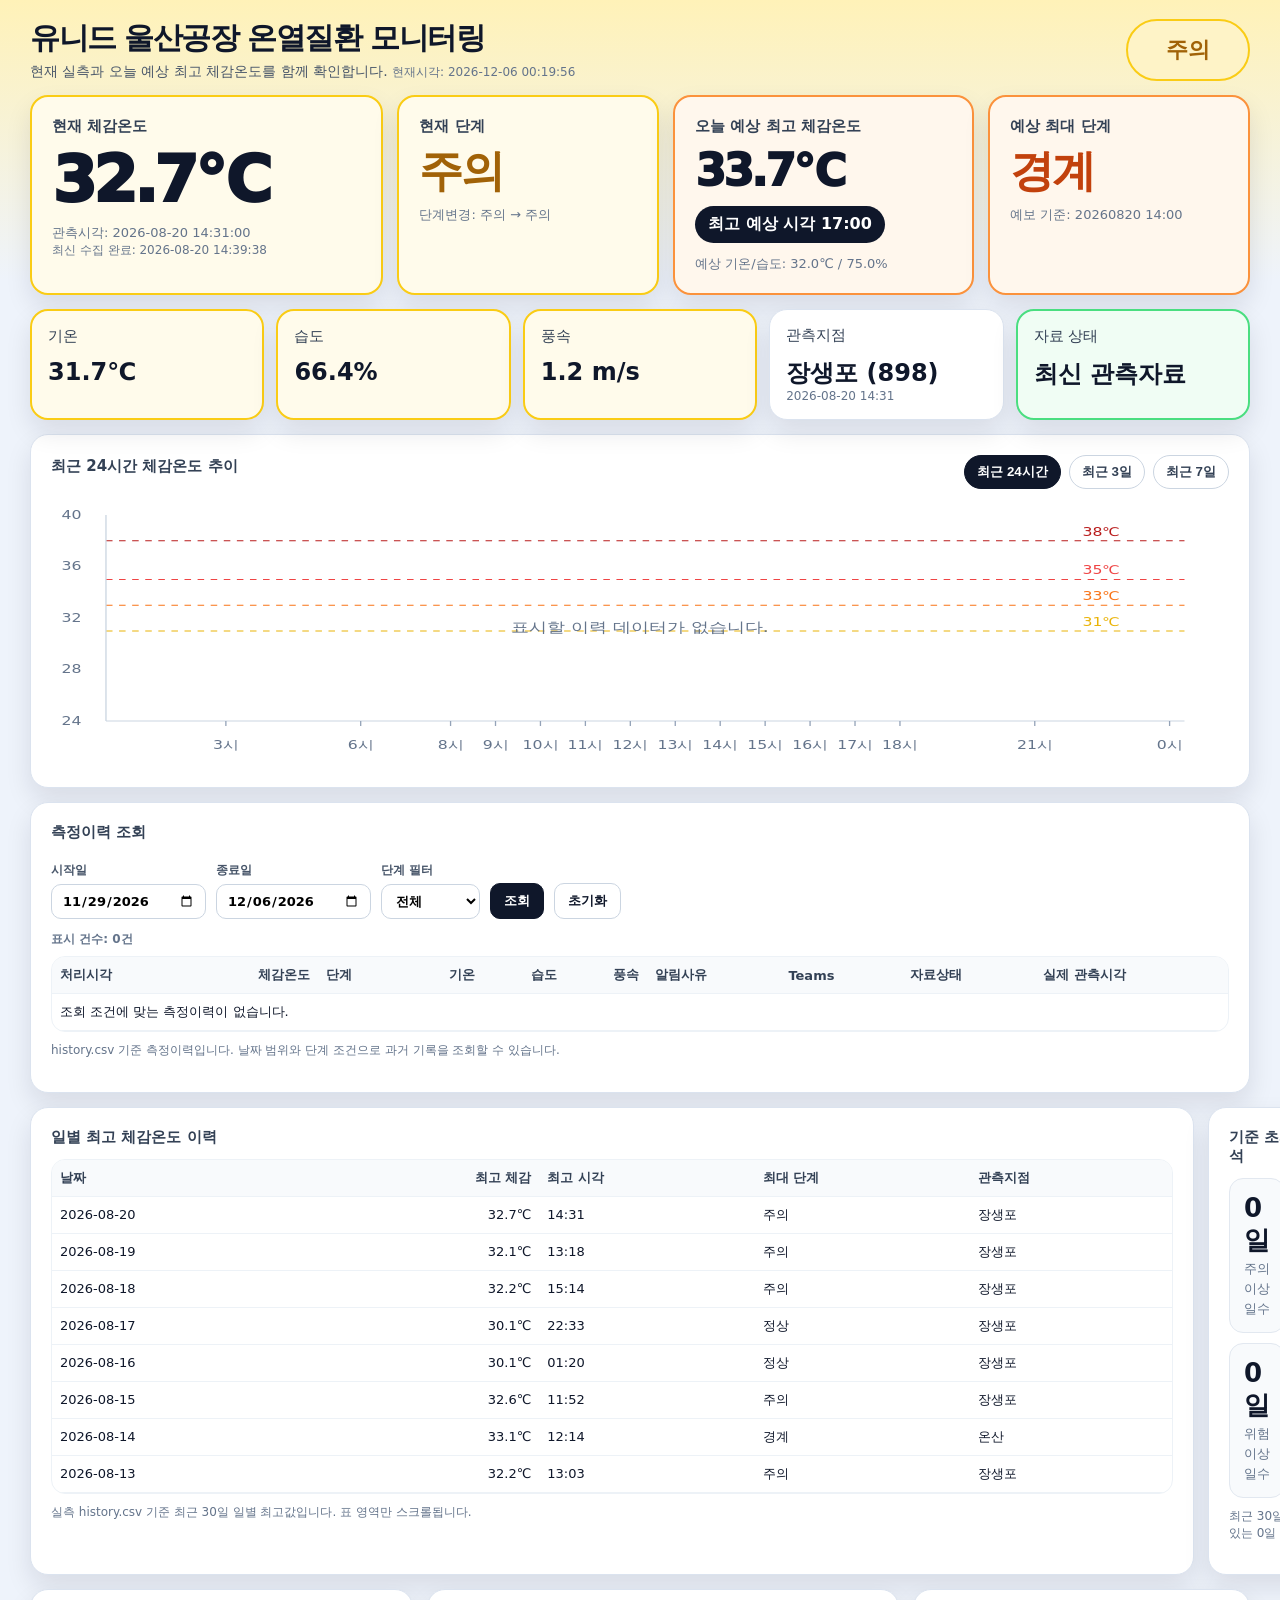
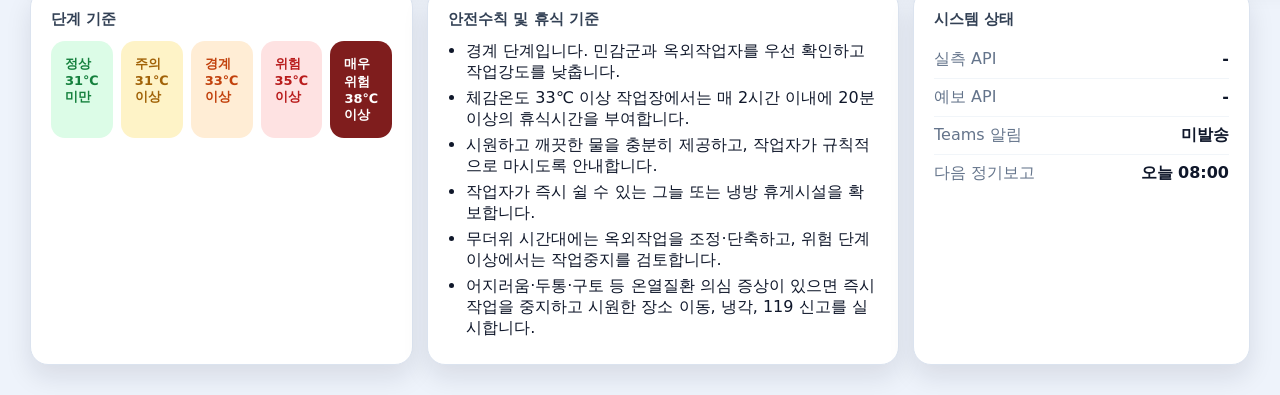
==== commit 6c67480b: "Update index.html" ====
--- a/docs/index.html
+++ b/docs/index.html
@@ -9,7 +9,7 @@
 *{box-sizing:border-box}body{margin:0;background:var(--bg);color:var(--text);font-family:system-ui,-apple-system,BlinkMacSystemFont,"Segoe UI",sans-serif}.wrap{width:min(1220px,calc(100% - 32px));margin:18px auto 30px}body.normal-bg{background:linear-gradient(180deg,#e8f8ef 0%,#eef3fb 260px)}body.caution-bg{background:linear-gradient(180deg,#fff2b8 0%,#eef3fb 280px)}body.warning-bg{background:linear-gradient(180deg,#ffdfbd 0%,#eef3fb 280px)}body.danger-bg{background:linear-gradient(180deg,#ffd4d4 0%,#eef3fb 280px)}body.extreme-bg{background:linear-gradient(180deg,#7f1d1d 0%,#eef3fb 330px)}
 .top{display:flex;justify-content:space-between;gap:16px;align-items:center;margin-bottom:14px}.title h1{margin:0 0 4px;font-size:30px;letter-spacing:-.05em}.title p{margin:0;color:#475569;font-size:14px}.badge{min-width:124px;text-align:center;padding:14px 22px;border-radius:999px;background:#e5e7eb;font-size:22px;font-weight:950;border:2px solid transparent}
 .grid-top{display:grid;grid-template-columns:1.35fr 1fr 1.15fr 1fr;gap:14px}.metric-grid{display:grid;grid-template-columns:repeat(5,1fr);gap:12px;margin:14px 0}.bottom{display:grid;grid-template-columns:1fr 1.4fr 1fr;gap:14px;margin-top:14px}.analysis-grid{display:grid;grid-template-columns:1.4fr 1fr;gap:14px;margin-top:14px}.card,.mini{background:var(--card);border:1px solid var(--line);border-radius:18px;box-shadow:var(--shadow)}.card{padding:20px}.mini{padding:16px}.card h2,.mini .label{margin:0 0 12px;color:#334155;font-size:15px}.big-temp{font-size:64px;line-height:1;font-weight:950;letter-spacing:-.06em}.level-text{font-size:44px;line-height:1.05;font-weight:950;letter-spacing:-.06em}.subvalue{font-size:24px;font-weight:950;margin-top:10px;color:#0f172a}.time-highlight{display:inline-block;margin-top:12px;padding:8px 13px;border-radius:999px;background:#0f172a;color:#fff;font-weight:900;font-size:16px}.muted{margin-top:12px;color:var(--muted);font-size:13px}.small{font-size:12px;color:var(--muted)}.mini .value{font-size:24px;font-weight:900}.wide{margin-top:14px}.chart-head{display:flex;justify-content:space-between;align-items:center;gap:12px;margin-bottom:8px}.range-buttons{display:flex;gap:8px;flex-wrap:wrap}.range-btn{border:1px solid #cbd5e1;background:#fff;border-radius:999px;padding:7px 12px;font-weight:800;cursor:pointer;color:#334155}.range-btn.active{background:#0f172a;color:#fff;border-color:#0f172a}.chart-wrap{height:270px}.chart{width:100%;height:100%}.history-controls{display:flex;gap:10px;flex-wrap:wrap;align-items:end;margin:0 0 12px}.history-controls label{display:flex;flex-direction:column;gap:5px;color:#475569;font-size:12px;font-weight:800}.history-controls input,.history-controls select{border:1px solid #cbd5e1;border-radius:10px;padding:8px 10px;font:inherit;font-size:13px;background:#fff}.history-controls button{border:1px solid #0f172a;background:#0f172a;color:#fff;border-radius:10px;padding:8px 13px;font-weight:900;cursor:pointer}.history-controls button.secondary{background:#fff;color:#0f172a;border-color:#cbd5e1}.history-summary{margin:0 0 8px;color:#64748b;font-size:12px;font-weight:700}
-.normal{color:var(--normal)}.caution{color:var(--caution)}.warning{color:var(--warning)}.danger{color:var(--danger)}.extreme{color:#fff}.badge.normal{background:var(--normal-bg);color:var(--normal);border-color:var(--normal-border)}.badge.caution{background:var(--caution-bg);color:var(--caution);border-color:var(--caution-border)}.badge.warning{background:var(--warning-bg);color:var(--warning);border-color:var(--warning-border)}.badge.danger{background:var(--danger-bg);color:var(--danger);border-color:var(--danger-border)}.badge.extreme{background:var(--extreme);color:#fff;border-color:#450a0a}.card.normal-bg,.mini.normal-bg{background:#f0fdf4;border:2px solid var(--normal-border)}.card.caution-bg,.mini.caution-bg{background:#fffbeb;border:2px solid var(--caution-border)}.card.warning-bg,.mini.warning-bg{background:#fff7ed;border:2px solid var(--warning-border)}.card.danger-bg,.mini.danger-bg{background:#fef2f2;border:2px solid var(--danger-border)}.card.extreme-bg,.mini.extreme-bg{background:#7f1d1d;color:#fff;border:2px solid #450a0a}.criteria{display:grid;grid-template-columns:repeat(5,1fr);gap:8px;margin:0;padding:0;list-style:none}.criteria li{padding:12px;border-radius:14px;font-size:13px;font-weight:800;border:2px solid transparent}.normal-box{background:var(--normal-bg);border-color:var(--normal-border);color:var(--normal)}.caution-box{background:var(--caution-bg);border-color:var(--caution-border);color:var(--caution)}.warning-box{background:var(--warning-bg);border-color:var(--warning-border);color:var(--warning)}.danger-box{background:var(--danger-bg);border-color:var(--danger-border);color:var(--danger)}.extreme-box{background:var(--extreme);border-color:#450a0a;color:#fff}.row{display:flex;justify-content:space-between;gap:12px;padding:8px 0;border-bottom:1px solid #f1f5f9}.row:last-child{border-bottom:0}.row span{color:var(--muted)}.row strong{text-align:right}.safety-list{margin:0;padding-left:18px}.safety-list li{margin:5px 0}.table-scroll{max-height:360px;overflow-y:auto;border:1px solid #edf2f7;border-radius:14px}.data-table{width:100%;border-collapse:collapse;font-size:13px}.data-table th,.data-table td{padding:9px 8px;border-bottom:1px solid #edf2f7;text-align:left}.data-table th{color:#334155;background:#f8fafc;position:sticky;top:0;z-index:1}.data-table td.num,.data-table th.num{text-align:right}.stat-grid{display:grid;grid-template-columns:repeat(2,1fr);gap:10px}.stat-card{border:1px solid #e2e8f0;border-radius:14px;padding:14px;background:#f8fafc}.stat-card strong{display:block;font-size:26px}.stat-card span{color:#64748b;font-size:13px}.note{margin-top:10px;color:#64748b;font-size:12px;line-height:1.45}.stale-banner{display:none;margin-top:12px;padding:10px 12px;border-radius:12px;background:#fff7ed;color:#9a3412;border:1px solid #fdba74;font-weight:800;font-size:13px}.stale .stale-banner{display:block}.stale .big-temp::after{content:"  ⚠";font-size:.35em;vertical-align:middle}.status-ok{color:#15803d}.status-stale{color:#c2410c}.status-error{color:#b91c1c}
+.normal{color:var(--normal)}.caution{color:var(--caution)}.warning{color:var(--warning)}.danger{color:var(--danger)}.extreme{color:#fff}.badge.normal{background:var(--normal-bg);color:var(--normal);border-color:var(--normal-border)}.badge.caution{background:var(--caution-bg);color:var(--caution);border-color:var(--caution-border)}.badge.warning{background:var(--warning-bg);color:var(--warning);border-color:var(--warning-border)}.badge.danger{background:var(--danger-bg);color:var(--danger);border-color:var(--danger-border)}.badge.extreme{background:var(--extreme);color:#fff;border-color:#450a0a}.card.normal-bg,.mini.normal-bg{background:#f0fdf4;border:2px solid var(--normal-border)}.card.caution-bg,.mini.caution-bg{background:#fffbeb;border:2px solid var(--caution-border)}.card.warning-bg,.mini.warning-bg{background:#fff7ed;border:2px solid var(--warning-border)}.card.danger-bg,.mini.danger-bg{background:#fef2f2;border:2px solid var(--danger-border)}.card.extreme-bg,.mini.extreme-bg{background:#7f1d1d;color:#fff;border:2px solid #450a0a}.criteria{display:grid;grid-template-columns:repeat(5,1fr);gap:8px;margin:0;padding:0;list-style:none}.criteria li{padding:12px;border-radius:14px;font-size:13px;font-weight:800;border:2px solid transparent}.normal-box{background:var(--normal-bg);border-color:var(--normal-border);color:var(--normal)}.caution-box{background:var(--caution-bg);border-color:var(--caution-border);color:var(--caution)}.warning-box{background:var(--warning-bg);border-color:var(--warning-border);color:var(--warning)}.danger-box{background:var(--danger-bg);border-color:var(--danger-border);color:var(--danger)}.extreme-box{background:var(--extreme);border-color:#450a0a;color:#fff}.row{display:flex;justify-content:space-between;gap:12px;padding:8px 0;border-bottom:1px solid #f1f5f9}.row:last-child{border-bottom:0}.row span{color:var(--muted)}.row strong{text-align:right}.safety-list{margin:0;padding-left:18px}.safety-list li{margin:5px 0}.table-scroll{max-height:360px;overflow:auto;border:1px solid #edf2f7;border-radius:14px}.data-table{width:100%;min-width:1120px;border-collapse:collapse;font-size:13px}.data-table th,.data-table td{padding:9px 8px;border-bottom:1px solid #edf2f7;text-align:left}.data-table th{color:#334155;background:#f8fafc;position:sticky;top:0;z-index:1}.data-table td.num,.data-table th.num{text-align:right}.stat-grid{display:grid;grid-template-columns:repeat(2,1fr);gap:10px}.stat-card{border:1px solid #e2e8f0;border-radius:14px;padding:14px;background:#f8fafc}.stat-card strong{display:block;font-size:26px}.stat-card span{color:#64748b;font-size:13px}.note{margin-top:10px;color:#64748b;font-size:12px;line-height:1.45}.stale-banner{display:none;margin-top:12px;padding:10px 12px;border-radius:12px;background:#fff7ed;color:#9a3412;border:1px solid #fdba74;font-weight:800;font-size:13px}.stale .stale-banner{display:none}.stale .big-temp::after{content:""}.status-ok{color:#15803d}.status-stale{color:#c2410c}.status-error{color:#b91c1c}
 @media(max-width:980px){.grid-top,.metric-grid,.bottom,.analysis-grid,.criteria{grid-template-columns:1fr}.top,.chart-head{align-items:flex-start;flex-direction:column}.big-temp{font-size:48px}.level-text{font-size:38px}}
 </style>
 </head>
@@ -17,14 +17,14 @@
 <main class="wrap">
 <section class="top"><div class="title"><h1>유니드 울산공장 온열질환 모니터링</h1><p>현재 실측과 오늘 예상 최고 체감온도를 함께 확인합니다. <span id="dashboardNow" class="small"></span></p></div><div id="levelBadge" class="badge">확인 중</div></section>
 <section class="grid-top">
-<article id="tempCard" class="card"><h2>현재 체감온도</h2><div id="apparentTemperature" class="big-temp">-</div><div id="observedAt" class="muted">관측시각: -</div><div id="generatedAt" class="small">화면갱신: -</div><div id="staleBanner" class="stale-banner">⚠ 최근 정상 관측값 기준 · 최신 관측자료 확인 중</div></article>
+<article id="tempCard" class="card"><h2>현재 체감온도</h2><div id="apparentTemperature" class="big-temp">-</div><div id="observedAt" class="muted">관측시각: -</div><div id="generatedAt" class="small">화면갱신: -</div><div id="staleBanner" class="stale-banner">⚠ 최근 정상 관측자료 기준</div></article>
 <article id="levelCard" class="card"><h2>현재 단계</h2><div id="levelText" class="level-text">-</div><div id="levelChange" class="muted">단계변경: -</div></article>
 <article id="forecastCard" class="card"><h2>오늘 예상 최고 체감온도</h2><div id="forecastMax" class="level-text">-</div><div id="forecastMaxTime" class="time-highlight">최고 예상 시각 -</div><div id="forecastDetail" class="muted">예상 기온/습도: -</div></article>
 <article id="forecastLevelCard" class="card"><h2>예상 최대 단계</h2><div id="forecastLevel" class="level-text">-</div><div id="forecastBase" class="muted">예보 기준: -</div></article>
 </section>
-<section class="metric-grid"><article id="metricTemp" class="mini"><div class="label">기온</div><div id="temperature" class="value">-</div></article><article id="metricHumidity" class="mini"><div class="label">습도</div><div id="humidity" class="value">-</div></article><article id="metricWind" class="mini"><div class="label">풍속</div><div id="windSpeed" class="value">-</div></article><article class="mini"><div class="label">관측지점</div><div id="station" class="value">-</div><div id="awsObservedTime" class="small">-</div></article><article id="apiCard" class="mini"><div class="label">API 상태</div><div id="apiStatus" class="value">-</div></article></section>
+<section class="metric-grid"><article id="metricTemp" class="mini"><div class="label">기온</div><div id="temperature" class="value">-</div></article><article id="metricHumidity" class="mini"><div class="label">습도</div><div id="humidity" class="value">-</div></article><article id="metricWind" class="mini"><div class="label">풍속</div><div id="windSpeed" class="value">-</div></article><article class="mini"><div class="label">관측지점</div><div id="station" class="value">-</div><div id="awsObservedTime" class="small">-</div></article><article id="apiCard" class="mini"><div class="label">자료 상태</div><div id="apiStatus" class="value">-</div></article></section>
 <section class="card wide"><div class="chart-head"><h2 id="chartTitle">체감온도 추이</h2><div class="range-buttons"><button class="range-btn active" data-range="24h">최근 24시간</button><button class="range-btn" data-range="3d">최근 3일</button><button class="range-btn" data-range="7d">최근 7일</button></div></div><div class="chart-wrap"><svg id="trendChart" class="chart" viewBox="0 0 900 270" preserveAspectRatio="none"></svg></div></section>
-<section class="card wide" id="historySection"><div class="chart-head"><h2>측정이력 조회</h2></div><div class="history-controls"><label>시작일<input type="date" id="historyStart"></label><label>종료일<input type="date" id="historyEnd"></label><label>단계 필터<select id="historyLevel"><option value="all">전체</option><option value="normal">정상</option><option value="cautionPlus">주의 이상</option><option value="warningPlus">경계 이상</option><option value="dangerPlus">위험 이상</option><option value="extreme">매우위험</option></select></label><button id="historySearch" type="button">조회</button><button id="historyReset" class="secondary" type="button">초기화</button></div><p id="historySummary" class="history-summary">측정이력 준비 중</p><div class="table-scroll"><table class="data-table"><thead><tr><th>관측시각</th><th class="num">체감온도</th><th>단계</th><th class="num">기온</th><th class="num">습도</th><th class="num">풍속</th><th>알림사유</th><th>Teams</th><th>API</th></tr></thead><tbody id="historyRows"><tr><td colspan="9">데이터 확인 중</td></tr></tbody></table></div><p class="note">history.csv 기준 측정이력입니다. 날짜 범위와 단계 조건으로 과거 기록을 조회할 수 있습니다.</p></section>
+<section class="card wide" id="historySection"><div class="chart-head"><h2>측정이력 조회</h2></div><div class="history-controls"><label>시작일<input type="date" id="historyStart"></label><label>종료일<input type="date" id="historyEnd"></label><label>단계 필터<select id="historyLevel"><option value="all">전체</option><option value="normal">정상</option><option value="cautionPlus">주의 이상</option><option value="warningPlus">경계 이상</option><option value="dangerPlus">위험 이상</option><option value="extreme">매우위험</option></select></label><button id="historySearch" type="button">조회</button><button id="historyReset" class="secondary" type="button">초기화</button></div><p id="historySummary" class="history-summary">측정이력 준비 중</p><div class="table-scroll"><table class="data-table"><thead><tr><th>처리시각</th><th class="num">체감온도</th><th>단계</th><th class="num">기온</th><th class="num">습도</th><th class="num">풍속</th><th>알림사유</th><th>Teams</th><th>자료상태</th><th>실제 관측시각</th></tr></thead><tbody id="historyRows"><tr><td colspan="10">데이터 확인 중</td></tr></tbody></table></div><p class="note">history.csv 기준 측정이력입니다. 날짜 범위와 단계 조건으로 과거 기록을 조회할 수 있습니다.</p></section>
 <section class="analysis-grid"><article class="card"><h2>일별 최고 체감온도 이력</h2><div class="table-scroll"><table class="data-table"><thead><tr><th>날짜</th><th class="num">최고 체감</th><th>최고 시각</th><th>최대 단계</th><th>관측지점</th></tr></thead><tbody id="dailyMaxRows"><tr><td colspan="5">데이터 확인 중</td></tr></tbody></table></div><p class="note">실측 history.csv 기준 최근 30일 일별 최고값입니다. 표 영역만 스크롤됩니다.</p></article><article class="card"><h2>기준 초과 일수 분석</h2><div class="stat-grid"><div class="stat-card"><strong id="daysCaution">-</strong><span>주의 이상 일수</span></div><div class="stat-card"><strong id="daysWarning">-</strong><span>경계 이상 일수</span></div><div class="stat-card"><strong id="daysDanger">-</strong><span>위험 이상 일수</span></div><div class="stat-card"><strong id="daysExtreme">-</strong><span>매우위험 일수</span></div></div><p id="analysisNote" class="note">최근 30일 이내 수집 이력 기준입니다.</p></article></section>
 <section class="bottom"><article class="card"><h2>단계 기준</h2><ul class="criteria"><li class="normal-box">정상<br>31℃ 미만</li><li class="caution-box">주의<br>31℃ 이상</li><li class="warning-box">경계<br>33℃ 이상</li><li class="danger-box">위험<br>35℃ 이상</li><li class="extreme-box">매우위험<br>38℃ 이상</li></ul></article><article class="card"><h2>안전수칙 및 휴식 기준</h2><ul id="safetyList" class="safety-list"><li>-</li></ul></article><article class="card"><h2>시스템 상태</h2><div class="row"><span>실측 API</span><strong id="apiMessage">-</strong></div><div class="row"><span>예보 API</span><strong id="forecastMessage">-</strong></div><div class="row"><span>Teams 알림</span><strong id="teamsNotified">-</strong></div><div class="row"><span>다음 정기보고</span><strong id="nextRegular">-</strong></div></article></section>
 </main>
@@ -38,13 +38,13 @@
 if(level==='위험')return ['위험 단계입니다. 무더위 시간대 옥외작업 중지 또는 작업시간 단축을 적극 검토합니다.',rest33].concat(common);
 if(level==='매우위험')return ['매우위험 단계입니다. 긴급조치 외 옥외작업 중지를 우선 검토합니다.',rest33].concat(common);
 return ['대시보드 상태를 확인해 주세요.'].concat(common)}function rangeMs(r){return r==='7d'?7*86400000:r==='3d'?3*86400000:24*3600000}function tickTimes(start,now,range){const ticks=[];function add(d){if(d>=start&&d<=now&&!ticks.some(x=>Math.abs(x-d)<60000))ticks.push(new Date(d))}if(range==='24h'){const cur=new Date(start);cur.setMinutes(0,0,0);cur.setHours(cur.getHours()+1);while(cur<=now){const h=cur.getHours();if(h>=8&&h<=17)add(cur);else if(h%3===0)add(cur);cur.setHours(cur.getHours()+1)}}else if(range==='3d'){const cur=new Date(start);cur.setMinutes(0,0,0);cur.setHours(cur.getHours()+1);while(cur<=now){const h=cur.getHours();if(h===8||h===17)add(cur);cur.setHours(cur.getHours()+1)}}else{const cur=new Date(start);cur.setMinutes(0,0,0);cur.setHours(cur.getHours()+1);while(cur<=now){const h=cur.getHours();if(h===8||h===17)add(cur);cur.setHours(cur.getHours()+1)}}return ticks.sort((a,b)=>a-b)}function labelFor(t,r){const m=String(t.getMonth()+1),d=String(t.getDate()),h=t.getHours();if(r==='24h')return `${h}시`;if(r==='3d')return h===8?`${m}/${d} 8시`:'17시';return h===8?`${m}/${d} 8시`:'17시'}function dayKey(d){return `${d.getFullYear()}-${String(d.getMonth()+1).padStart(2,'0')}-${String(d.getDate()).padStart(2,'0')}`}function labelPoints(pts,range){if(range==='24h')return pts.map((pt,i)=>({...pt,labelText:num(pt.v,1)+'℃',labelOffset:i%2===0?-12:20,labelAnchor:'middle'}));const best={};pts.forEach((pt,i)=>{const k=dayKey(pt.t);if(!best[k]||pt.v>best[k].v)best[k]={...pt,idx:i}});return Object.values(best).map(pt=>({...pt,labelText:num(pt.v,1)+'℃',labelOffset:-14,labelAnchor:'middle',highlight:true}))}function drawChart(rows,range){const svg=$('trendChart');svg.innerHTML='';const W=900,H=270,p={l:42,r:34,t:18,b:46};const now=new Date();const start=new Date(now.getTime()-rangeMs(range));const pts=rows.map(r=>({t:parseTime(r.observedAt),v:Number(r.apparentTemperature)})).filter(p=>!Number.isNaN(p.v)&&p.t>=start&&p.t<=now).sort((a,b)=>a.t-b.t);const minY=24,maxY=40;function x(t){return p.l+(t-start)/(now-start)*(W-p.l-p.r)}function y(v){return H-p.b-(v-minY)/(maxY-minY)*(H-p.t-p.b)}[31,33,35,38].forEach(th=>{const yy=y(th);const color=th===31?'#eab308':th===33?'#f97316':th===35?'#ef4444':'#b91c1c';svg.insertAdjacentHTML('beforeend',`<line x1="${p.l}" y1="${yy}" x2="${W-p.r}" y2="${yy}" stroke="${color}" stroke-dasharray="5 5"/><text x="${W-p.r-78}" y="${yy-5}" fill="${color}" font-size="12">${th}℃</text>`)});for(let v=minY;v<=maxY;v+=4){svg.insertAdjacentHTML('beforeend',`<text x="8" y="${y(v)+4}" fill="#64748b" font-size="12">${v}</text>`)}svg.insertAdjacentHTML('beforeend',`<line x1="${p.l}" y1="${p.t}" x2="${p.l}" y2="${H-p.b}" stroke="#cbd5e1"/><line x1="${p.l}" y1="${H-p.b}" x2="${W-p.r}" y2="${H-p.b}" stroke="#cbd5e1"/>`);tickTimes(start,now,range).forEach(tt=>{const xx=x(tt);svg.insertAdjacentHTML('beforeend',`<line x1="${xx}" y1="${H-p.b}" x2="${xx}" y2="${H-p.b+5}" stroke="#94a3b8"/><text x="${xx}" y="${H-18}" text-anchor="middle" fill="#64748b" font-size="12">${labelFor(tt,range)}</text>`)});if(pts.length){const d=pts.map((pt,i)=>`${i?'L':'M'}${x(pt.t).toFixed(1)},${y(pt.v).toFixed(1)}`).join(' ');svg.insertAdjacentHTML('beforeend',`<path d="${d}" fill="none" stroke="#15803d" stroke-width="3"/>`);pts.forEach(pt=>svg.insertAdjacentHTML('beforeend',`<circle cx="${x(pt.t)}" cy="${y(pt.v)}" r="3" fill="#15803d"/>`));labelPoints(pts,range).forEach((pt,i)=>{const xx=x(pt.t),yy=y(pt.v),off=pt.labelOffset;const fill=pt.highlight?'#0f172a':'#334155';const weight=pt.highlight?'800':'700';const bgY=yy+off-11;svg.insertAdjacentHTML('beforeend',`<text x="${xx}" y="${yy+off}" text-anchor="middle" fill="${fill}" font-size="11" font-weight="${weight}">${pt.labelText}</text>`)});}else{svg.insertAdjacentHTML('beforeend',`<text x="450" y="135" text-anchor="middle" fill="#64748b" font-size="14">표시할 이력 데이터가 없습니다.</text>`)}setText('chartTitle',range==='24h'?'최근 24시간 체감온도 추이':range==='3d'?'최근 3일 체감온도 추이':'최근 7일 체감온도 추이')}
-function levelRankByValue(v){if(v>=38)return 4;if(v>=35)return 3;if(v>=33)return 2;if(v>=31)return 1;return 0}function levelNameByRank(r){return ['정상','주의','경계','위험','매우위험'][r]||'정상'}function teamText(v){return String(v).toLowerCase()==='true'||v==='Y'?'발송':'미발송'}function reasonText(v){v=String(v||'');if(v.includes('+'))return v.split('+').map(reasonText).join(' / ');const m=v.match(/regular_(\d{2})/);if(m)return `${Number(m[1])}시 정기보고`;return {none:'-',level_change:'단계변경',holiday_or_weekend:'휴일/주말 제외'}[v]||v||'-'}function todayDate(){const d=new Date();return `${d.getFullYear()}-${String(d.getMonth()+1).padStart(2,'0')}-${String(d.getDate()).padStart(2,'0')}`}function dateDaysAgo(n){const d=new Date();d.setDate(d.getDate()-n);return `${d.getFullYear()}-${String(d.getMonth()+1).padStart(2,'0')}-${String(d.getDate()).padStart(2,'0')}`}function initHistoryFilters(){if(!$('historyStart')||$('historyStart').value)return;$('historyStart').value=dateDaysAgo(7);$('historyEnd').value=todayDate();$('historyLevel').value='all'}function passLevelFilter(v,filter){const r=levelRankByValue(v);if(filter==='normal')return r===0;if(filter==='cautionPlus')return r>=1;if(filter==='warningPlus')return r>=2;if(filter==='dangerPlus')return r>=3;if(filter==='extreme')return r>=4;return true}function renderHistoryTable(rows){initHistoryFilters();const start=$('historyStart')?.value||'';const end=$('historyEnd')?.value||'';const filter=$('historyLevel')?.value||'all';const valid=rows.map(r=>({observedAt:r.observedAt||'',date:(r.observedAt||'').slice(0,10),v:Number(r.apparentTemperature),temperature:Number(r.temperature),humidity:Number(r.humidity),windSpeed:Number(r.windSpeed),reason:r.notificationReason||'',teams:r.teamsNotified||'',api:r.apiStatus||''})).filter(r=>r.date&&!Number.isNaN(r.v));const filtered=valid.filter(r=>(!start||r.date>=start)&&(!end||r.date<=end)&&passLevelFilter(r.v,filter)).sort((a,b)=>b.observedAt.localeCompare(a.observedAt));const tbody=$('historyRows');if(!tbody)return;if(!filtered.length){tbody.innerHTML='<tr><td colspan="9">조회 조건에 맞는 측정이력이 없습니다.</td></tr>';setText('historySummary','표시 건수: 0건');return}tbody.innerHTML=filtered.map(r=>{const rank=levelRankByValue(r.v),lv=levelNameByRank(rank),c=cls(lv);return `<tr><td>${r.observedAt.slice(0,16)}</td><td class="num">${num(r.v)}℃</td><td class="${c}">${lv}</td><td class="num">${Number.isNaN(r.temperature)?'-':num(r.temperature)+'℃'}</td><td class="num">${Number.isNaN(r.humidity)?'-':num(r.humidity)+'%'}</td><td class="num">${Number.isNaN(r.windSpeed)?'-':num(r.windSpeed)+' m/s'}</td><td>${reasonText(r.reason)}</td><td>${teamText(r.teams)}</td><td>${r.api||'-'}</td></tr>`}).join('');setText('historySummary',`표시 건수: ${filtered.length}건 / 전체 유효 이력 ${valid.length}건`)}function levelByValue(v){if(v>=38)return '매우위험';if(v>=35)return '위험';if(v>=33)return '경계';if(v>=31)return '주의';return '정상'}function buildAnalysis(rows){const valid=rows.map(r=>({date:(r.observedAt||'').slice(0,10),time:(r.observedAt||'').slice(11,16),v:Number(r.apparentTemperature),level:r.level||'',station:r.awsStationName||r.awsStation||''})).filter(r=>r.date&& !Number.isNaN(r.v));if(!valid.length){$('dailyMaxRows').innerHTML='<tr><td colspan="5">분석할 이력 데이터가 없습니다.</td></tr>';['daysCaution','daysWarning','daysDanger','daysExtreme'].forEach(id=>setText(id,'0일'));return}const byDate={};valid.forEach(r=>{if(!byDate[r.date]||r.v>byDate[r.date].v)byDate[r.date]=r});const daily=Object.values(byDate).sort((a,b)=>b.date.localeCompare(a.date));$('dailyMaxRows').innerHTML=daily.slice(0,30).map(r=>`<tr><td>${r.date}</td><td class="num">${num(r.v)}℃</td><td>${r.time||'-'}</td><td>${levelByValue(r.v)}</td><td>${r.station||'-'}</td></tr>`).join('');const cutoff=new Date(Date.now()-30*86400000);const recent=daily.filter(r=>new Date(r.date+'T00:00:00+09:00')>=cutoff);setText('daysCaution',recent.filter(r=>r.v>=31).length+'일');setText('daysWarning',recent.filter(r=>r.v>=33).length+'일');setText('daysDanger',recent.filter(r=>r.v>=35).length+'일');setText('daysExtreme',recent.filter(r=>r.v>=38).length+'일');setText('analysisNote',`최근 30일 중 이력이 있는 ${recent.length}일 기준입니다.`)}
+function levelRankByValue(v){if(v>=38)return 4;if(v>=35)return 3;if(v>=33)return 2;if(v>=31)return 1;return 0}function levelNameByRank(r){return ['정상','주의','경계','위험','매우위험'][r]||'정상'}function teamText(v){return String(v).toLowerCase()==='true'||v==='Y'?'발송':'미발송'}function reasonText(v){v=String(v||'');if(v.includes('+'))return v.split('+').map(reasonText).join(' / ');const m=v.match(/regular_(\d{2})/);if(m)return `${Number(m[1])}시 정기보고`;return {none:'-',level_change:'단계변경',holiday_or_weekend:'휴일/주말 제외'}[v]||v||'-'}function todayDate(){const d=new Date();return `${d.getFullYear()}-${String(d.getMonth()+1).padStart(2,'0')}-${String(d.getDate()).padStart(2,'0')}`}function dateDaysAgo(n){const d=new Date();d.setDate(d.getDate()-n);return `${d.getFullYear()}-${String(d.getMonth()+1).padStart(2,'0')}-${String(d.getDate()).padStart(2,'0')}`}function initHistoryFilters(){if(!$('historyStart')||$('historyStart').value)return;$('historyStart').value=dateDaysAgo(7);$('historyEnd').value=todayDate();$('historyLevel').value='all'}function passLevelFilter(v,filter){const r=levelRankByValue(v);if(filter==='normal')return r===0;if(filter==='cautionPlus')return r>=1;if(filter==='warningPlus')return r>=2;if(filter==='dangerPlus')return r>=3;if(filter==='extreme')return r>=4;return true}function renderHistoryTable(rows){initHistoryFilters();const start=$('historyStart')?.value||'';const end=$('historyEnd')?.value||'';const filter=$('historyLevel')?.value||'all';const valid=rows.map(r=>({processedAt:r.dataGeneratedAt||r.observedAt||'',observedAt:r.observedAt||'',date:(r.dataGeneratedAt||r.observedAt||'').slice(0,10),v:Number(r.apparentTemperature),temperature:Number(r.temperature),humidity:Number(r.humidity),windSpeed:Number(r.windSpeed),reason:r.notificationReason||'',teams:r.teamsNotified||'',api:r.apiStatus||''})).filter(r=>r.date&&!Number.isNaN(r.v));const filtered=valid.filter(r=>(!start||r.date>=start)&&(!end||r.date<=end)&&passLevelFilter(r.v,filter)).sort((a,b)=>b.processedAt.localeCompare(a.processedAt)||b.observedAt.localeCompare(a.observedAt));const tbody=$('historyRows');if(!tbody)return;if(!filtered.length){tbody.innerHTML='<tr><td colspan="10">조회 조건에 맞는 측정이력이 없습니다.</td></tr>';setText('historySummary','표시 건수: 0건');return}tbody.innerHTML=filtered.map(r=>{const rank=levelRankByValue(r.v),lv=levelNameByRank(rank),c=cls(lv);const dataState=r.api==='STALE_DATA'?'최근 정상자료':'최신 자료';return `<tr><td>${r.processedAt.slice(0,16)}</td><td class="num">${num(r.v)}℃</td><td class="${c}">${lv}</td><td class="num">${Number.isNaN(r.temperature)?'-':num(r.temperature)+'℃'}</td><td class="num">${Number.isNaN(r.humidity)?'-':num(r.humidity)+'%'}</td><td class="num">${Number.isNaN(r.windSpeed)?'-':num(r.windSpeed)+' m/s'}</td><td>${reasonText(r.reason)}</td><td>${teamText(r.teams)}</td><td>${dataState}</td><td>${r.observedAt.slice(0,16)||'-'}</td></tr>`}).join('');setText('historySummary',`표시 건수: ${filtered.length}건 / 전체 유효 이력 ${valid.length}건`)}function levelByValue(v){if(v>=38)return '매우위험';if(v>=35)return '위험';if(v>=33)return '경계';if(v>=31)return '주의';return '정상'}function buildAnalysis(rows){const valid=rows.map(r=>({date:(r.observedAt||'').slice(0,10),time:(r.observedAt||'').slice(11,16),v:Number(r.apparentTemperature),level:r.level||'',station:r.awsStationName||r.awsStation||''})).filter(r=>r.date&& !Number.isNaN(r.v));if(!valid.length){$('dailyMaxRows').innerHTML='<tr><td colspan="5">분석할 이력 데이터가 없습니다.</td></tr>';['daysCaution','daysWarning','daysDanger','daysExtreme'].forEach(id=>setText(id,'0일'));return}const byDate={};valid.forEach(r=>{if(!byDate[r.date]||r.v>byDate[r.date].v)byDate[r.date]=r});const daily=Object.values(byDate).sort((a,b)=>b.date.localeCompare(a.date));$('dailyMaxRows').innerHTML=daily.slice(0,30).map(r=>`<tr><td>${r.date}</td><td class="num">${num(r.v)}℃</td><td>${r.time||'-'}</td><td>${levelByValue(r.v)}</td><td>${r.station||'-'}</td></tr>`).join('');const cutoff=new Date(Date.now()-30*86400000);const recent=daily.filter(r=>new Date(r.date+'T00:00:00+09:00')>=cutoff);setText('daysCaution',recent.filter(r=>r.v>=31).length+'일');setText('daysWarning',recent.filter(r=>r.v>=33).length+'일');setText('daysDanger',recent.filter(r=>r.v>=35).length+'일');setText('daysExtreme',recent.filter(r=>r.v>=38).length+'일');setText('analysisNote',`최근 30일 중 이력이 있는 ${recent.length}일 기준입니다.`)}
 
 function formatNowKst(){const d=new Date();const pad=n=>String(n).padStart(2,'0');return `${d.getFullYear()}-${pad(d.getMonth()+1)}-${pad(d.getDate())} ${pad(d.getHours())}:${pad(d.getMinutes())}:${pad(d.getSeconds())}`}
 function updateLiveClock(){setText('dashboardNow','현재시각: '+formatNowKst())}
 function minutesFromNowKst(text){if(!text)return null;const dt=new Date(String(text).replace(' ','T')+'+09:00');if(Number.isNaN(dt.getTime()))return null;return Math.max(0,Math.round((Date.now()-dt.getTime())/60000))}
 
-async function load(){const cur=await(await fetch('./current.json?ts='+Date.now(),{cache:'no-store'})).json();try{allHistory=csvRows(await(await fetch('./history.csv?ts='+Date.now(),{cache:'no-store'})).text())}catch(e){allHistory=[]}if(cur&&cur.apparentTemperature!=null&&cur.observedAt){const exists=allHistory.some(r=>r.observedAt===cur.observedAt);if(!exists){allHistory.push({observedAt:cur.observedAt,apparentTemperature:String(cur.apparentTemperature),level:cur.level||'',awsStationName:cur.awsStationName||'',awsStation:cur.awsStation||''});}}const level=cur.level||'-';const c=cls(level);document.body.className=c+'-bg'+(cur.isStaleData?' stale':'');setText('apparentTemperature',cur.apparentTemperature!=null?num(cur.apparentTemperature)+'℃':'-');const realAge=minutesFromNowKst(cur.dataObservedAt||cur.observedAt);setText('observedAt','관측시각: '+(cur.dataObservedAt||cur.observedAt||'-'));if(cur.isStaleData){setText('generatedAt','최근 정상 관측값 기준 · 관측 후 '+(realAge!=null?realAge+'분 경과':'시간 확인 중')+' / 화면갱신: '+(cur.dataGeneratedAt||'-'));}else{setText('generatedAt','최신 수집 완료: '+(cur.dataGeneratedAt||'-'));}setText('levelText',level);setText('levelChange','단계변경: '+(cur.previousLevel||'-')+' → '+level);setText('temperature',cur.temperature!=null?num(cur.temperature)+'℃':'-');setText('humidity',cur.humidity!=null?num(cur.humidity)+'%':'-');setText('windSpeed',cur.windSpeed!=null?num(cur.windSpeed)+' m/s':'-');setText('station',cur.awsStationName?`${cur.awsStationName} (${cur.awsStation||'-'})`:(cur.awsStation||'-'));setText('awsObservedTime',fmtAws(cur.awsObservedTime));setText('apiStatus',cur.apiStatus==='STALE_DATA'?'최근 관측값 적용':(cur.apiStatus||'-'));setText('apiMessage',cur.apiMessage||'-');const fm=cur.forecastStatus==='OK'?'-':(cur.forecastMessage||cur.forecastStatus||'-');setText('forecastMessage',String(fm).length>80?String(fm).slice(0,80)+'...':fm);setText('teamsNotified',cur.teamsNotified?'발송':'미발송');if(cur.forecastMaxApparentTemperature!=null){setText('forecastMax',num(cur.forecastMaxApparentTemperature)+'℃')}else{setText('forecastMax','-')}if(cur.forecastMaxTime){setText('forecastMaxTime','최고 예상 시각 '+String(cur.forecastMaxTime).slice(0,2)+':'+String(cur.forecastMaxTime).slice(2,4))}else{setText('forecastMaxTime','최고 예상 시각 -')}if(cur.forecastMaxTemperature!=null&&cur.forecastMaxHumidity!=null){setText('forecastDetail',`예상 기온/습도: ${num(cur.forecastMaxTemperature)}℃ / ${num(cur.forecastMaxHumidity)}%`)}else{setText('forecastDetail','예상 기온/습도: -')}setText('forecastLevel',cur.forecastMaxLevel||'-');if(cur.forecastBaseDate&&cur.forecastBaseTime){setText('forecastBase','예보 기준: '+cur.forecastBaseDate+' '+String(cur.forecastBaseTime).slice(0,2)+':00')}else{setText('forecastBase','예보 기준: '+(cur.forecastStatus||'-'))}const forecastCls=cls(cur.forecastMaxLevel||level);const b=$('levelBadge');b.textContent=level;b.className='badge '+c;['tempCard','levelCard'].forEach(id=>{$(id).className='card '+c+'-bg'});['forecastCard','forecastLevelCard'].forEach(id=>{$(id).className='card '+forecastCls+'-bg'});['metricTemp','metricHumidity','metricWind'].forEach(id=>{$(id).className='mini '+c+'-bg'});const apiCard=$('apiCard');if(apiCard){apiCard.className='mini '+(cur.isStaleData?'warning-bg':'normal-bg');}$('levelText').className='level-text '+c;$('forecastLevel').className='level-text '+forecastCls;$('safetyList').innerHTML=safety(cur.forecastMaxLevel||level).map(x=>`<li>${x}</li>`).join('');const h=new Date().getHours();const regs=[8,9,10,11,12,13,14,15,16,17];let next=regs.find(x=>h<x);setText('nextRegular',next?'오늘 '+String(next).padStart(2,'0')+':00':'다음 근무일 08:00');drawChart(allHistory,currentRange);buildAnalysis(allHistory);renderHistoryTable(allHistory)}document.querySelectorAll('.range-btn').forEach(btn=>btn.addEventListener('click',()=>{document.querySelectorAll('.range-btn').forEach(b=>b.classList.remove('active'));btn.classList.add('active');currentRange=btn.dataset.range;drawChart(allHistory,currentRange)}));["historySearch","historyReset"].forEach(id=>{const e=$(id);if(e)e.addEventListener("click",()=>{if(id==="historyReset"){if($("historyStart"))$("historyStart").value=dateDaysAgo(7);if($("historyEnd"))$("historyEnd").value=todayDate();if($("historyLevel"))$("historyLevel").value="all";}renderHistoryTable(allHistory)})});updateLiveClock();setInterval(updateLiveClock,1000);load().catch(e=>{console.error(e);setText('apiStatus','LOAD_ERROR');setText('apiMessage',String(e))});setInterval(()=>load().catch(e=>console.error(e)),20000)
+async function load(){const cur=await(await fetch('./current.json?ts='+Date.now(),{cache:'no-store'})).json();try{allHistory=csvRows(await(await fetch('./history.csv?ts='+Date.now(),{cache:'no-store'})).text())}catch(e){allHistory=[]}if(cur&&cur.apparentTemperature!=null&&cur.observedAt){const exists=allHistory.some(r=>r.observedAt===cur.observedAt);if(!exists){allHistory.push({observedAt:cur.observedAt,apparentTemperature:String(cur.apparentTemperature),level:cur.level||'',awsStationName:cur.awsStationName||'',awsStation:cur.awsStation||''});}}const level=cur.level||'-';const c=cls(level);document.body.className=c+'-bg'+(cur.isStaleData?' stale':'');setText('apparentTemperature',cur.apparentTemperature!=null?num(cur.apparentTemperature)+'℃':'-');const realAge=minutesFromNowKst(cur.dataObservedAt||cur.observedAt);setText('observedAt','관측시각: '+(cur.dataObservedAt||cur.observedAt||'-'));if(cur.isStaleData){setText('generatedAt','자료 기준: 최근 정상 관측자료 / 처리시각: '+(cur.dataGeneratedAt||'-'));}else{setText('generatedAt','최신 수집 완료: '+(cur.dataGeneratedAt||'-'));}setText('levelText',level);setText('levelChange','단계변경: '+(cur.previousLevel||'-')+' → '+level);setText('temperature',cur.temperature!=null?num(cur.temperature)+'℃':'-');setText('humidity',cur.humidity!=null?num(cur.humidity)+'%':'-');setText('windSpeed',cur.windSpeed!=null?num(cur.windSpeed)+' m/s':'-');setText('station',cur.awsStationName?`${cur.awsStationName} (${cur.awsStation||'-'})`:(cur.awsStation||'-'));setText('awsObservedTime',fmtAws(cur.awsObservedTime));setText('apiStatus',cur.apiStatus==='STALE_DATA'?'최근 정상 관측자료':'최신 관측자료');setText('apiMessage',cur.apiMessage||'-');const fm=cur.forecastStatus==='OK'?'-':(cur.forecastMessage||cur.forecastStatus||'-');setText('forecastMessage',String(fm).length>80?String(fm).slice(0,80)+'...':fm);setText('teamsNotified',cur.teamsNotified?'발송':'미발송');if(cur.forecastMaxApparentTemperature!=null){setText('forecastMax',num(cur.forecastMaxApparentTemperature)+'℃')}else{setText('forecastMax','-')}if(cur.forecastMaxTime){setText('forecastMaxTime','최고 예상 시각 '+String(cur.forecastMaxTime).slice(0,2)+':'+String(cur.forecastMaxTime).slice(2,4))}else{setText('forecastMaxTime','최고 예상 시각 -')}if(cur.forecastMaxTemperature!=null&&cur.forecastMaxHumidity!=null){setText('forecastDetail',`예상 기온/습도: ${num(cur.forecastMaxTemperature)}℃ / ${num(cur.forecastMaxHumidity)}%`)}else{setText('forecastDetail','예상 기온/습도: -')}setText('forecastLevel',cur.forecastMaxLevel||'-');if(cur.forecastBaseDate&&cur.forecastBaseTime){setText('forecastBase','예보 기준: '+cur.forecastBaseDate+' '+String(cur.forecastBaseTime).slice(0,2)+':00')}else{setText('forecastBase','예보 기준: '+(cur.forecastStatus||'-'))}const forecastCls=cls(cur.forecastMaxLevel||level);const b=$('levelBadge');b.textContent=level;b.className='badge '+c;['tempCard','levelCard'].forEach(id=>{$(id).className='card '+c+'-bg'});['forecastCard','forecastLevelCard'].forEach(id=>{$(id).className='card '+forecastCls+'-bg'});['metricTemp','metricHumidity','metricWind'].forEach(id=>{$(id).className='mini '+c+'-bg'});const apiCard=$('apiCard');if(apiCard){apiCard.className='mini normal-bg';}$('levelText').className='level-text '+c;$('forecastLevel').className='level-text '+forecastCls;$('safetyList').innerHTML=safety(cur.forecastMaxLevel||level).map(x=>`<li>${x}</li>`).join('');const h=new Date().getHours();const regs=[8,9,10,11,12,13,14,15,16,17];let next=regs.find(x=>h<x);setText('nextRegular',next?'오늘 '+String(next).padStart(2,'0')+':00':'다음 근무일 08:00');drawChart(allHistory,currentRange);buildAnalysis(allHistory);renderHistoryTable(allHistory)}document.querySelectorAll('.range-btn').forEach(btn=>btn.addEventListener('click',()=>{document.querySelectorAll('.range-btn').forEach(b=>b.classList.remove('active'));btn.classList.add('active');currentRange=btn.dataset.range;drawChart(allHistory,currentRange)}));["historySearch","historyReset"].forEach(id=>{const e=$(id);if(e)e.addEventListener("click",()=>{if(id==="historyReset"){if($("historyStart"))$("historyStart").value=dateDaysAgo(7);if($("historyEnd"))$("historyEnd").value=todayDate();if($("historyLevel"))$("historyLevel").value="all";}renderHistoryTable(allHistory)})});updateLiveClock();setInterval(updateLiveClock,1000);load().catch(e=>{console.error(e);setText('apiStatus','LOAD_ERROR');setText('apiMessage',String(e))});setInterval(()=>load().catch(e=>console.error(e)),20000)
 </script>
 </body>
 </html>
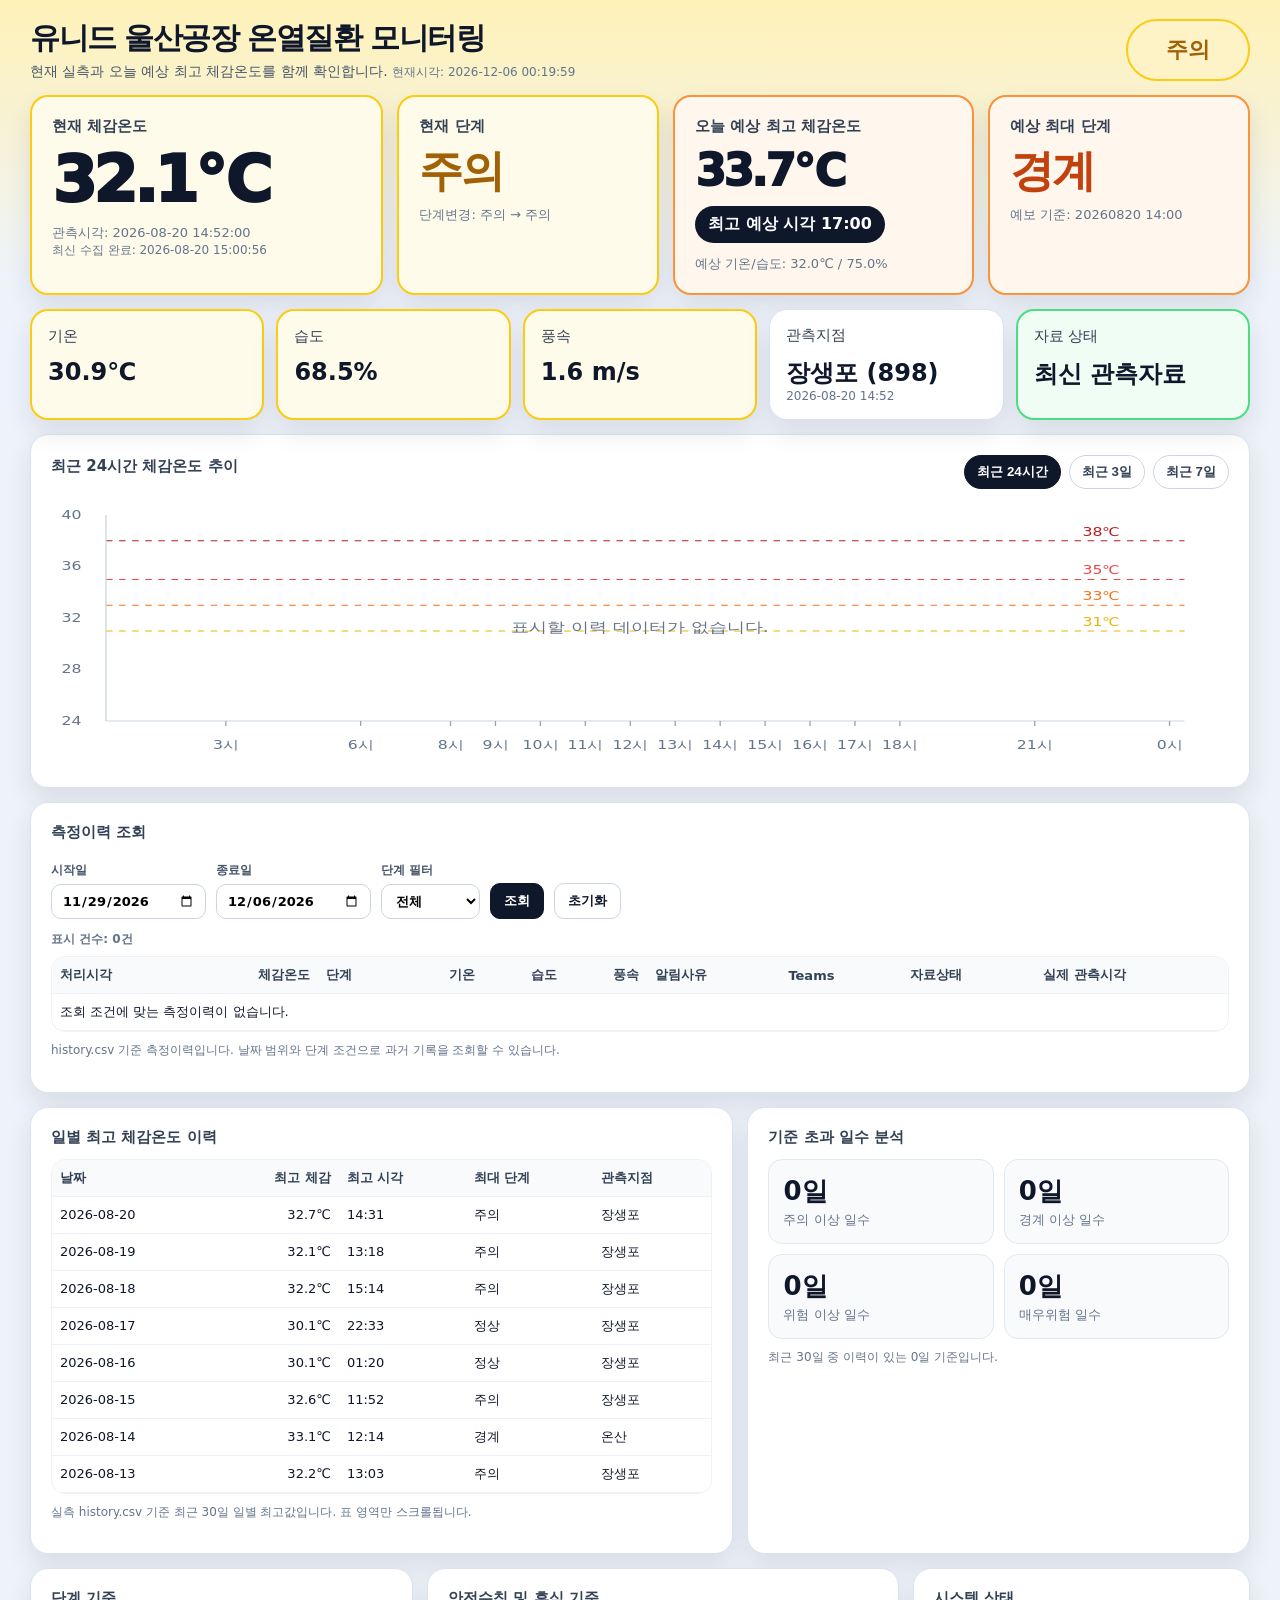
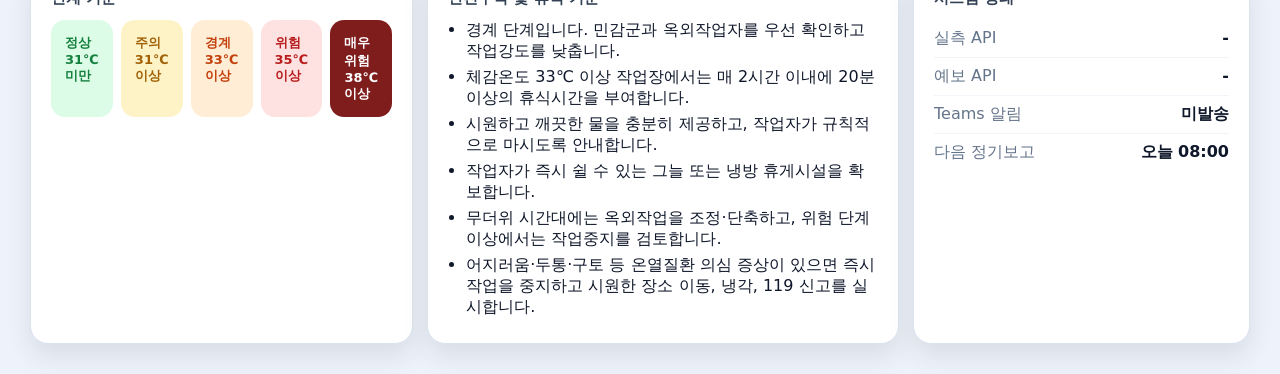
==== commit eda9574b: "Update index.html" ====
--- a/docs/index.html
+++ b/docs/index.html
@@ -9,7 +9,7 @@
 *{box-sizing:border-box}body{margin:0;background:var(--bg);color:var(--text);font-family:system-ui,-apple-system,BlinkMacSystemFont,"Segoe UI",sans-serif}.wrap{width:min(1220px,calc(100% - 32px));margin:18px auto 30px}body.normal-bg{background:linear-gradient(180deg,#e8f8ef 0%,#eef3fb 260px)}body.caution-bg{background:linear-gradient(180deg,#fff2b8 0%,#eef3fb 280px)}body.warning-bg{background:linear-gradient(180deg,#ffdfbd 0%,#eef3fb 280px)}body.danger-bg{background:linear-gradient(180deg,#ffd4d4 0%,#eef3fb 280px)}body.extreme-bg{background:linear-gradient(180deg,#7f1d1d 0%,#eef3fb 330px)}
 .top{display:flex;justify-content:space-between;gap:16px;align-items:center;margin-bottom:14px}.title h1{margin:0 0 4px;font-size:30px;letter-spacing:-.05em}.title p{margin:0;color:#475569;font-size:14px}.badge{min-width:124px;text-align:center;padding:14px 22px;border-radius:999px;background:#e5e7eb;font-size:22px;font-weight:950;border:2px solid transparent}
 .grid-top{display:grid;grid-template-columns:1.35fr 1fr 1.15fr 1fr;gap:14px}.metric-grid{display:grid;grid-template-columns:repeat(5,1fr);gap:12px;margin:14px 0}.bottom{display:grid;grid-template-columns:1fr 1.4fr 1fr;gap:14px;margin-top:14px}.analysis-grid{display:grid;grid-template-columns:1.4fr 1fr;gap:14px;margin-top:14px}.card,.mini{background:var(--card);border:1px solid var(--line);border-radius:18px;box-shadow:var(--shadow)}.card{padding:20px}.mini{padding:16px}.card h2,.mini .label{margin:0 0 12px;color:#334155;font-size:15px}.big-temp{font-size:64px;line-height:1;font-weight:950;letter-spacing:-.06em}.level-text{font-size:44px;line-height:1.05;font-weight:950;letter-spacing:-.06em}.subvalue{font-size:24px;font-weight:950;margin-top:10px;color:#0f172a}.time-highlight{display:inline-block;margin-top:12px;padding:8px 13px;border-radius:999px;background:#0f172a;color:#fff;font-weight:900;font-size:16px}.muted{margin-top:12px;color:var(--muted);font-size:13px}.small{font-size:12px;color:var(--muted)}.mini .value{font-size:24px;font-weight:900}.wide{margin-top:14px}.chart-head{display:flex;justify-content:space-between;align-items:center;gap:12px;margin-bottom:8px}.range-buttons{display:flex;gap:8px;flex-wrap:wrap}.range-btn{border:1px solid #cbd5e1;background:#fff;border-radius:999px;padding:7px 12px;font-weight:800;cursor:pointer;color:#334155}.range-btn.active{background:#0f172a;color:#fff;border-color:#0f172a}.chart-wrap{height:270px}.chart{width:100%;height:100%}.history-controls{display:flex;gap:10px;flex-wrap:wrap;align-items:end;margin:0 0 12px}.history-controls label{display:flex;flex-direction:column;gap:5px;color:#475569;font-size:12px;font-weight:800}.history-controls input,.history-controls select{border:1px solid #cbd5e1;border-radius:10px;padding:8px 10px;font:inherit;font-size:13px;background:#fff}.history-controls button{border:1px solid #0f172a;background:#0f172a;color:#fff;border-radius:10px;padding:8px 13px;font-weight:900;cursor:pointer}.history-controls button.secondary{background:#fff;color:#0f172a;border-color:#cbd5e1}.history-summary{margin:0 0 8px;color:#64748b;font-size:12px;font-weight:700}
-.normal{color:var(--normal)}.caution{color:var(--caution)}.warning{color:var(--warning)}.danger{color:var(--danger)}.extreme{color:#fff}.badge.normal{background:var(--normal-bg);color:var(--normal);border-color:var(--normal-border)}.badge.caution{background:var(--caution-bg);color:var(--caution);border-color:var(--caution-border)}.badge.warning{background:var(--warning-bg);color:var(--warning);border-color:var(--warning-border)}.badge.danger{background:var(--danger-bg);color:var(--danger);border-color:var(--danger-border)}.badge.extreme{background:var(--extreme);color:#fff;border-color:#450a0a}.card.normal-bg,.mini.normal-bg{background:#f0fdf4;border:2px solid var(--normal-border)}.card.caution-bg,.mini.caution-bg{background:#fffbeb;border:2px solid var(--caution-border)}.card.warning-bg,.mini.warning-bg{background:#fff7ed;border:2px solid var(--warning-border)}.card.danger-bg,.mini.danger-bg{background:#fef2f2;border:2px solid var(--danger-border)}.card.extreme-bg,.mini.extreme-bg{background:#7f1d1d;color:#fff;border:2px solid #450a0a}.criteria{display:grid;grid-template-columns:repeat(5,1fr);gap:8px;margin:0;padding:0;list-style:none}.criteria li{padding:12px;border-radius:14px;font-size:13px;font-weight:800;border:2px solid transparent}.normal-box{background:var(--normal-bg);border-color:var(--normal-border);color:var(--normal)}.caution-box{background:var(--caution-bg);border-color:var(--caution-border);color:var(--caution)}.warning-box{background:var(--warning-bg);border-color:var(--warning-border);color:var(--warning)}.danger-box{background:var(--danger-bg);border-color:var(--danger-border);color:var(--danger)}.extreme-box{background:var(--extreme);border-color:#450a0a;color:#fff}.row{display:flex;justify-content:space-between;gap:12px;padding:8px 0;border-bottom:1px solid #f1f5f9}.row:last-child{border-bottom:0}.row span{color:var(--muted)}.row strong{text-align:right}.safety-list{margin:0;padding-left:18px}.safety-list li{margin:5px 0}.table-scroll{max-height:360px;overflow:auto;border:1px solid #edf2f7;border-radius:14px}.data-table{width:100%;min-width:1120px;border-collapse:collapse;font-size:13px}.data-table th,.data-table td{padding:9px 8px;border-bottom:1px solid #edf2f7;text-align:left}.data-table th{color:#334155;background:#f8fafc;position:sticky;top:0;z-index:1}.data-table td.num,.data-table th.num{text-align:right}.stat-grid{display:grid;grid-template-columns:repeat(2,1fr);gap:10px}.stat-card{border:1px solid #e2e8f0;border-radius:14px;padding:14px;background:#f8fafc}.stat-card strong{display:block;font-size:26px}.stat-card span{color:#64748b;font-size:13px}.note{margin-top:10px;color:#64748b;font-size:12px;line-height:1.45}.stale-banner{display:none;margin-top:12px;padding:10px 12px;border-radius:12px;background:#fff7ed;color:#9a3412;border:1px solid #fdba74;font-weight:800;font-size:13px}.stale .stale-banner{display:none}.stale .big-temp::after{content:""}.status-ok{color:#15803d}.status-stale{color:#c2410c}.status-error{color:#b91c1c}
+.normal{color:var(--normal)}.caution{color:var(--caution)}.warning{color:var(--warning)}.danger{color:var(--danger)}.extreme{color:#fff}.badge.normal{background:var(--normal-bg);color:var(--normal);border-color:var(--normal-border)}.badge.caution{background:var(--caution-bg);color:var(--caution);border-color:var(--caution-border)}.badge.warning{background:var(--warning-bg);color:var(--warning);border-color:var(--warning-border)}.badge.danger{background:var(--danger-bg);color:var(--danger);border-color:var(--danger-border)}.badge.extreme{background:var(--extreme);color:#fff;border-color:#450a0a}.card.normal-bg,.mini.normal-bg{background:#f0fdf4;border:2px solid var(--normal-border)}.card.caution-bg,.mini.caution-bg{background:#fffbeb;border:2px solid var(--caution-border)}.card.warning-bg,.mini.warning-bg{background:#fff7ed;border:2px solid var(--warning-border)}.card.danger-bg,.mini.danger-bg{background:#fef2f2;border:2px solid var(--danger-border)}.card.extreme-bg,.mini.extreme-bg{background:#7f1d1d;color:#fff;border:2px solid #450a0a}.criteria{display:grid;grid-template-columns:repeat(5,1fr);gap:8px;margin:0;padding:0;list-style:none}.criteria li{padding:12px;border-radius:14px;font-size:13px;font-weight:800;border:2px solid transparent}.normal-box{background:var(--normal-bg);border-color:var(--normal-border);color:var(--normal)}.caution-box{background:var(--caution-bg);border-color:var(--caution-border);color:var(--caution)}.warning-box{background:var(--warning-bg);border-color:var(--warning-border);color:var(--warning)}.danger-box{background:var(--danger-bg);border-color:var(--danger-border);color:var(--danger)}.extreme-box{background:var(--extreme);border-color:#450a0a;color:#fff}.row{display:flex;justify-content:space-between;gap:12px;padding:8px 0;border-bottom:1px solid #f1f5f9}.row:last-child{border-bottom:0}.row span{color:var(--muted)}.row strong{text-align:right}.safety-list{margin:0;padding-left:18px}.safety-list li{margin:5px 0}.table-scroll{max-height:360px;overflow:auto;border:1px solid #edf2f7;border-radius:14px}.data-table{width:100%;border-collapse:collapse;font-size:13px}#historySection .data-table{min-width:1120px}.analysis-grid>article{min-width:0}.data-table th,.data-table td{padding:9px 8px;border-bottom:1px solid #edf2f7;text-align:left}.data-table th{color:#334155;background:#f8fafc;position:sticky;top:0;z-index:1}.data-table td.num,.data-table th.num{text-align:right}.stat-grid{display:grid;grid-template-columns:repeat(2,1fr);gap:10px}.stat-card{border:1px solid #e2e8f0;border-radius:14px;padding:14px;background:#f8fafc}.stat-card strong{display:block;font-size:26px}.stat-card span{color:#64748b;font-size:13px}.note{margin-top:10px;color:#64748b;font-size:12px;line-height:1.45}.stale-banner{display:none;margin-top:12px;padding:10px 12px;border-radius:12px;background:#fff7ed;color:#9a3412;border:1px solid #fdba74;font-weight:800;font-size:13px}.stale .stale-banner{display:none}.stale .big-temp::after{content:""}.status-ok{color:#15803d}.status-stale{color:#c2410c}.status-error{color:#b91c1c}
 @media(max-width:980px){.grid-top,.metric-grid,.bottom,.analysis-grid,.criteria{grid-template-columns:1fr}.top,.chart-head{align-items:flex-start;flex-direction:column}.big-temp{font-size:48px}.level-text{font-size:38px}}
 </style>
 </head>
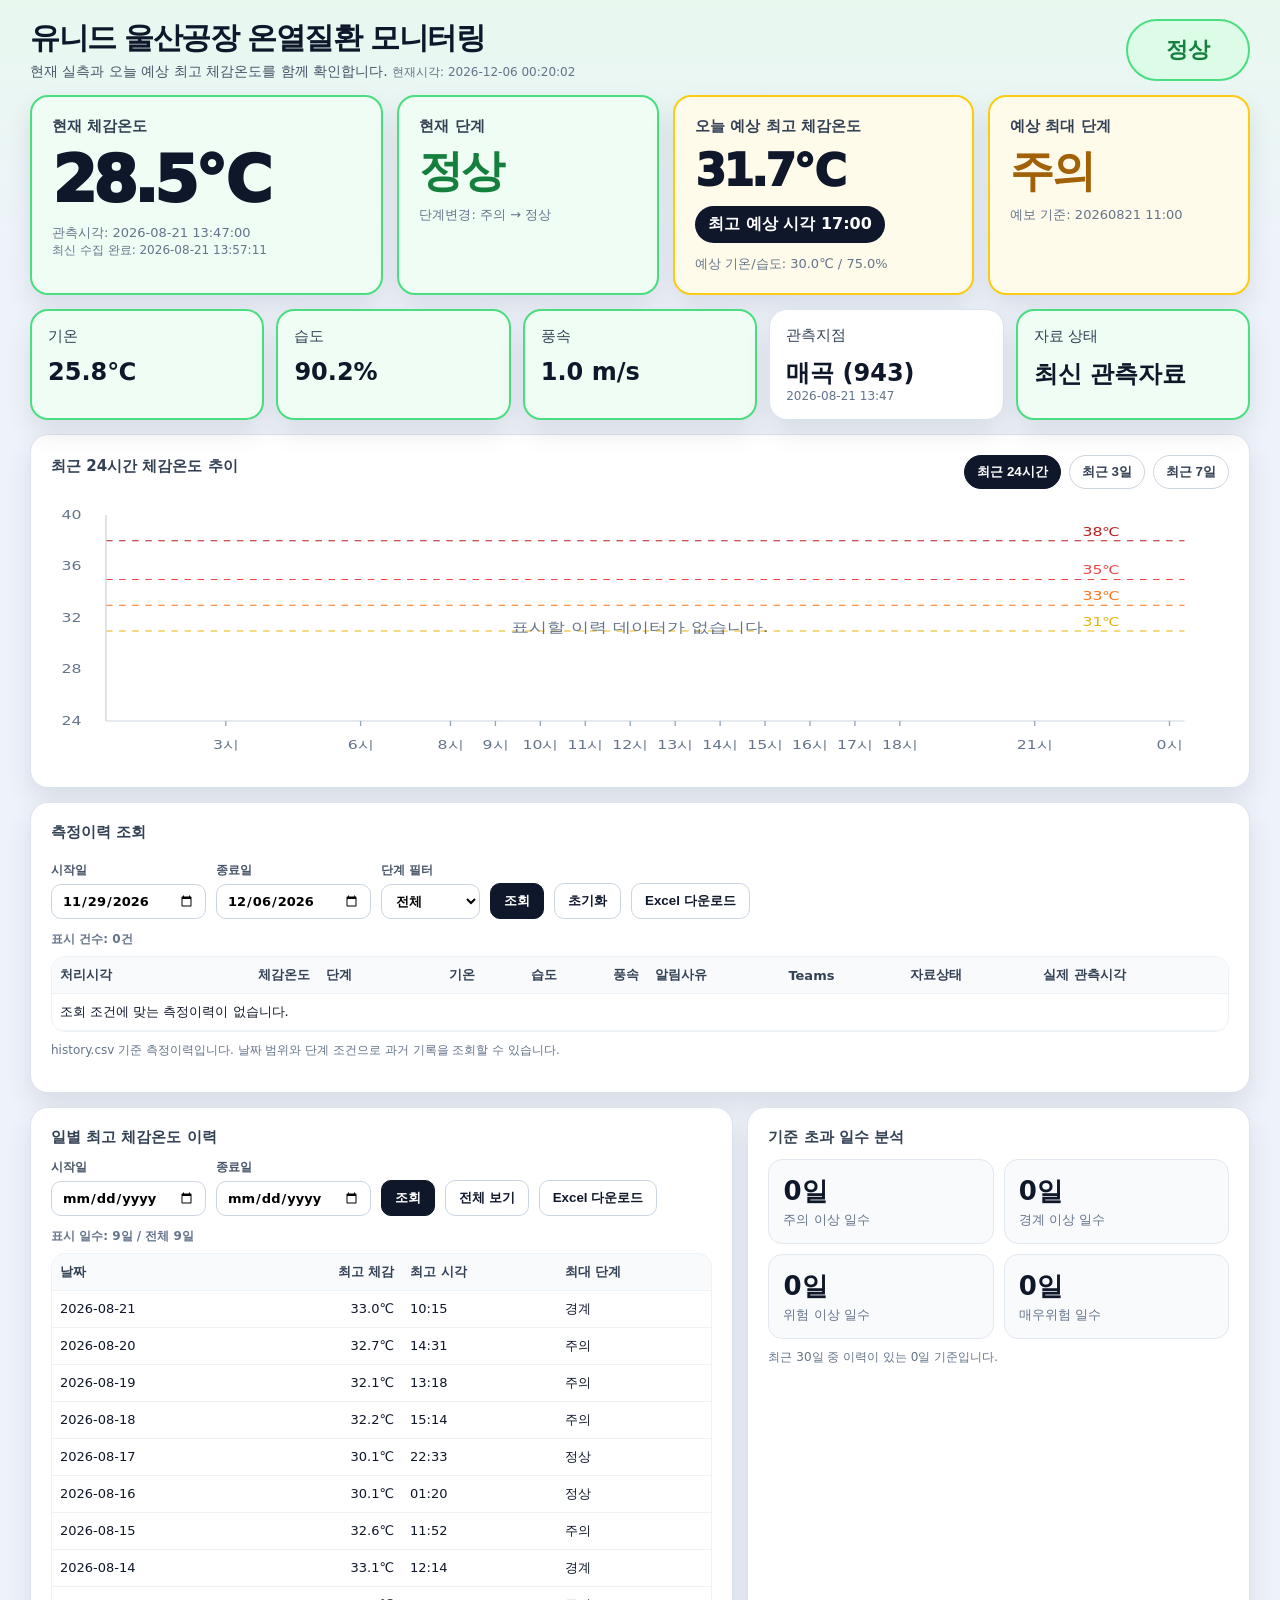
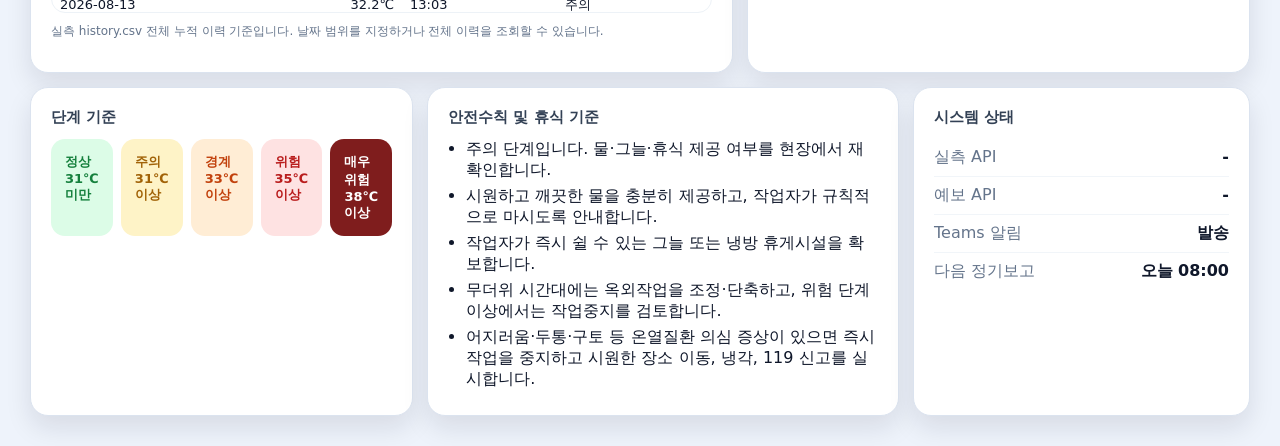
==== commit 6e5017f4: "Update index.html" ====
--- a/docs/index.html
+++ b/docs/index.html
@@ -24,8 +24,8 @@
 </section>
 <section class="metric-grid"><article id="metricTemp" class="mini"><div class="label">기온</div><div id="temperature" class="value">-</div></article><article id="metricHumidity" class="mini"><div class="label">습도</div><div id="humidity" class="value">-</div></article><article id="metricWind" class="mini"><div class="label">풍속</div><div id="windSpeed" class="value">-</div></article><article class="mini"><div class="label">관측지점</div><div id="station" class="value">-</div><div id="awsObservedTime" class="small">-</div></article><article id="apiCard" class="mini"><div class="label">자료 상태</div><div id="apiStatus" class="value">-</div></article></section>
 <section class="card wide"><div class="chart-head"><h2 id="chartTitle">체감온도 추이</h2><div class="range-buttons"><button class="range-btn active" data-range="24h">최근 24시간</button><button class="range-btn" data-range="3d">최근 3일</button><button class="range-btn" data-range="7d">최근 7일</button></div></div><div class="chart-wrap"><svg id="trendChart" class="chart" viewBox="0 0 900 270" preserveAspectRatio="none"></svg></div></section>
-<section class="card wide" id="historySection"><div class="chart-head"><h2>측정이력 조회</h2></div><div class="history-controls"><label>시작일<input type="date" id="historyStart"></label><label>종료일<input type="date" id="historyEnd"></label><label>단계 필터<select id="historyLevel"><option value="all">전체</option><option value="normal">정상</option><option value="cautionPlus">주의 이상</option><option value="warningPlus">경계 이상</option><option value="dangerPlus">위험 이상</option><option value="extreme">매우위험</option></select></label><button id="historySearch" type="button">조회</button><button id="historyReset" class="secondary" type="button">초기화</button></div><p id="historySummary" class="history-summary">측정이력 준비 중</p><div class="table-scroll"><table class="data-table"><thead><tr><th>처리시각</th><th class="num">체감온도</th><th>단계</th><th class="num">기온</th><th class="num">습도</th><th class="num">풍속</th><th>알림사유</th><th>Teams</th><th>자료상태</th><th>실제 관측시각</th></tr></thead><tbody id="historyRows"><tr><td colspan="10">데이터 확인 중</td></tr></tbody></table></div><p class="note">history.csv 기준 측정이력입니다. 날짜 범위와 단계 조건으로 과거 기록을 조회할 수 있습니다.</p></section>
-<section class="analysis-grid"><article class="card"><h2>일별 최고 체감온도 이력</h2><div class="table-scroll"><table class="data-table"><thead><tr><th>날짜</th><th class="num">최고 체감</th><th>최고 시각</th><th>최대 단계</th><th>관측지점</th></tr></thead><tbody id="dailyMaxRows"><tr><td colspan="5">데이터 확인 중</td></tr></tbody></table></div><p class="note">실측 history.csv 기준 최근 30일 일별 최고값입니다. 표 영역만 스크롤됩니다.</p></article><article class="card"><h2>기준 초과 일수 분석</h2><div class="stat-grid"><div class="stat-card"><strong id="daysCaution">-</strong><span>주의 이상 일수</span></div><div class="stat-card"><strong id="daysWarning">-</strong><span>경계 이상 일수</span></div><div class="stat-card"><strong id="daysDanger">-</strong><span>위험 이상 일수</span></div><div class="stat-card"><strong id="daysExtreme">-</strong><span>매우위험 일수</span></div></div><p id="analysisNote" class="note">최근 30일 이내 수집 이력 기준입니다.</p></article></section>
+<section class="card wide" id="historySection"><div class="chart-head"><h2>측정이력 조회</h2></div><div class="history-controls"><label>시작일<input type="date" id="historyStart"></label><label>종료일<input type="date" id="historyEnd"></label><label>단계 필터<select id="historyLevel"><option value="all">전체</option><option value="normal">정상</option><option value="cautionPlus">주의 이상</option><option value="warningPlus">경계 이상</option><option value="dangerPlus">위험 이상</option><option value="extreme">매우위험</option></select></label><button id="historySearch" type="button">조회</button><button id="historyReset" class="secondary" type="button">초기화</button><button id="historyExport" class="secondary" type="button">Excel 다운로드</button></div><p id="historySummary" class="history-summary">측정이력 준비 중</p><div class="table-scroll"><table class="data-table"><thead><tr><th>처리시각</th><th class="num">체감온도</th><th>단계</th><th class="num">기온</th><th class="num">습도</th><th class="num">풍속</th><th>알림사유</th><th>Teams</th><th>자료상태</th><th>실제 관측시각</th></tr></thead><tbody id="historyRows"><tr><td colspan="10">데이터 확인 중</td></tr></tbody></table></div><p class="note">history.csv 기준 측정이력입니다. 날짜 범위와 단계 조건으로 과거 기록을 조회할 수 있습니다.</p></section>
+<section class="analysis-grid"><article class="card"><h2>일별 최고 체감온도 이력</h2><div class="history-controls"><label>시작일<input type="date" id="dailyStart"></label><label>종료일<input type="date" id="dailyEnd"></label><button id="dailySearch" type="button">조회</button><button id="dailyAll" class="secondary" type="button">전체 보기</button><button id="dailyExport" class="secondary" type="button">Excel 다운로드</button></div><p id="dailySummary" class="history-summary">일별 최고 이력 준비 중</p><div class="table-scroll"><table class="data-table"><thead><tr><th>날짜</th><th class="num">최고 체감</th><th>최고 시각</th><th>최대 단계</th></tr></thead><tbody id="dailyMaxRows"><tr><td colspan="4">데이터 확인 중</td></tr></tbody></table></div><p class="note">실측 history.csv 전체 누적 이력 기준입니다. 날짜 범위를 지정하거나 전체 이력을 조회할 수 있습니다.</p></article><article class="card"><h2>기준 초과 일수 분석</h2><div class="stat-grid"><div class="stat-card"><strong id="daysCaution">-</strong><span>주의 이상 일수</span></div><div class="stat-card"><strong id="daysWarning">-</strong><span>경계 이상 일수</span></div><div class="stat-card"><strong id="daysDanger">-</strong><span>위험 이상 일수</span></div><div class="stat-card"><strong id="daysExtreme">-</strong><span>매우위험 일수</span></div></div><p id="analysisNote" class="note">최근 30일 이내 수집 이력 기준입니다.</p></article></section>
 <section class="bottom"><article class="card"><h2>단계 기준</h2><ul class="criteria"><li class="normal-box">정상<br>31℃ 미만</li><li class="caution-box">주의<br>31℃ 이상</li><li class="warning-box">경계<br>33℃ 이상</li><li class="danger-box">위험<br>35℃ 이상</li><li class="extreme-box">매우위험<br>38℃ 이상</li></ul></article><article class="card"><h2>안전수칙 및 휴식 기준</h2><ul id="safetyList" class="safety-list"><li>-</li></ul></article><article class="card"><h2>시스템 상태</h2><div class="row"><span>실측 API</span><strong id="apiMessage">-</strong></div><div class="row"><span>예보 API</span><strong id="forecastMessage">-</strong></div><div class="row"><span>Teams 알림</span><strong id="teamsNotified">-</strong></div><div class="row"><span>다음 정기보고</span><strong id="nextRegular">-</strong></div></article></section>
 </main>
 <script>
@@ -38,13 +38,21 @@
 if(level==='위험')return ['위험 단계입니다. 무더위 시간대 옥외작업 중지 또는 작업시간 단축을 적극 검토합니다.',rest33].concat(common);
 if(level==='매우위험')return ['매우위험 단계입니다. 긴급조치 외 옥외작업 중지를 우선 검토합니다.',rest33].concat(common);
 return ['대시보드 상태를 확인해 주세요.'].concat(common)}function rangeMs(r){return r==='7d'?7*86400000:r==='3d'?3*86400000:24*3600000}function tickTimes(start,now,range){const ticks=[];function add(d){if(d>=start&&d<=now&&!ticks.some(x=>Math.abs(x-d)<60000))ticks.push(new Date(d))}if(range==='24h'){const cur=new Date(start);cur.setMinutes(0,0,0);cur.setHours(cur.getHours()+1);while(cur<=now){const h=cur.getHours();if(h>=8&&h<=17)add(cur);else if(h%3===0)add(cur);cur.setHours(cur.getHours()+1)}}else if(range==='3d'){const cur=new Date(start);cur.setMinutes(0,0,0);cur.setHours(cur.getHours()+1);while(cur<=now){const h=cur.getHours();if(h===8||h===17)add(cur);cur.setHours(cur.getHours()+1)}}else{const cur=new Date(start);cur.setMinutes(0,0,0);cur.setHours(cur.getHours()+1);while(cur<=now){const h=cur.getHours();if(h===8||h===17)add(cur);cur.setHours(cur.getHours()+1)}}return ticks.sort((a,b)=>a-b)}function labelFor(t,r){const m=String(t.getMonth()+1),d=String(t.getDate()),h=t.getHours();if(r==='24h')return `${h}시`;if(r==='3d')return h===8?`${m}/${d} 8시`:'17시';return h===8?`${m}/${d} 8시`:'17시'}function dayKey(d){return `${d.getFullYear()}-${String(d.getMonth()+1).padStart(2,'0')}-${String(d.getDate()).padStart(2,'0')}`}function labelPoints(pts,range){if(range==='24h')return pts.map((pt,i)=>({...pt,labelText:num(pt.v,1)+'℃',labelOffset:i%2===0?-12:20,labelAnchor:'middle'}));const best={};pts.forEach((pt,i)=>{const k=dayKey(pt.t);if(!best[k]||pt.v>best[k].v)best[k]={...pt,idx:i}});return Object.values(best).map(pt=>({...pt,labelText:num(pt.v,1)+'℃',labelOffset:-14,labelAnchor:'middle',highlight:true}))}function drawChart(rows,range){const svg=$('trendChart');svg.innerHTML='';const W=900,H=270,p={l:42,r:34,t:18,b:46};const now=new Date();const start=new Date(now.getTime()-rangeMs(range));const pts=rows.map(r=>({t:parseTime(r.observedAt),v:Number(r.apparentTemperature)})).filter(p=>!Number.isNaN(p.v)&&p.t>=start&&p.t<=now).sort((a,b)=>a.t-b.t);const minY=24,maxY=40;function x(t){return p.l+(t-start)/(now-start)*(W-p.l-p.r)}function y(v){return H-p.b-(v-minY)/(maxY-minY)*(H-p.t-p.b)}[31,33,35,38].forEach(th=>{const yy=y(th);const color=th===31?'#eab308':th===33?'#f97316':th===35?'#ef4444':'#b91c1c';svg.insertAdjacentHTML('beforeend',`<line x1="${p.l}" y1="${yy}" x2="${W-p.r}" y2="${yy}" stroke="${color}" stroke-dasharray="5 5"/><text x="${W-p.r-78}" y="${yy-5}" fill="${color}" font-size="12">${th}℃</text>`)});for(let v=minY;v<=maxY;v+=4){svg.insertAdjacentHTML('beforeend',`<text x="8" y="${y(v)+4}" fill="#64748b" font-size="12">${v}</text>`)}svg.insertAdjacentHTML('beforeend',`<line x1="${p.l}" y1="${p.t}" x2="${p.l}" y2="${H-p.b}" stroke="#cbd5e1"/><line x1="${p.l}" y1="${H-p.b}" x2="${W-p.r}" y2="${H-p.b}" stroke="#cbd5e1"/>`);tickTimes(start,now,range).forEach(tt=>{const xx=x(tt);svg.insertAdjacentHTML('beforeend',`<line x1="${xx}" y1="${H-p.b}" x2="${xx}" y2="${H-p.b+5}" stroke="#94a3b8"/><text x="${xx}" y="${H-18}" text-anchor="middle" fill="#64748b" font-size="12">${labelFor(tt,range)}</text>`)});if(pts.length){const d=pts.map((pt,i)=>`${i?'L':'M'}${x(pt.t).toFixed(1)},${y(pt.v).toFixed(1)}`).join(' ');svg.insertAdjacentHTML('beforeend',`<path d="${d}" fill="none" stroke="#15803d" stroke-width="3"/>`);pts.forEach(pt=>svg.insertAdjacentHTML('beforeend',`<circle cx="${x(pt.t)}" cy="${y(pt.v)}" r="3" fill="#15803d"/>`));labelPoints(pts,range).forEach((pt,i)=>{const xx=x(pt.t),yy=y(pt.v),off=pt.labelOffset;const fill=pt.highlight?'#0f172a':'#334155';const weight=pt.highlight?'800':'700';const bgY=yy+off-11;svg.insertAdjacentHTML('beforeend',`<text x="${xx}" y="${yy+off}" text-anchor="middle" fill="${fill}" font-size="11" font-weight="${weight}">${pt.labelText}</text>`)});}else{svg.insertAdjacentHTML('beforeend',`<text x="450" y="135" text-anchor="middle" fill="#64748b" font-size="14">표시할 이력 데이터가 없습니다.</text>`)}setText('chartTitle',range==='24h'?'최근 24시간 체감온도 추이':range==='3d'?'최근 3일 체감온도 추이':'최근 7일 체감온도 추이')}
-function levelRankByValue(v){if(v>=38)return 4;if(v>=35)return 3;if(v>=33)return 2;if(v>=31)return 1;return 0}function levelNameByRank(r){return ['정상','주의','경계','위험','매우위험'][r]||'정상'}function teamText(v){return String(v).toLowerCase()==='true'||v==='Y'?'발송':'미발송'}function reasonText(v){v=String(v||'');if(v.includes('+'))return v.split('+').map(reasonText).join(' / ');const m=v.match(/regular_(\d{2})/);if(m)return `${Number(m[1])}시 정기보고`;return {none:'-',level_change:'단계변경',holiday_or_weekend:'휴일/주말 제외'}[v]||v||'-'}function todayDate(){const d=new Date();return `${d.getFullYear()}-${String(d.getMonth()+1).padStart(2,'0')}-${String(d.getDate()).padStart(2,'0')}`}function dateDaysAgo(n){const d=new Date();d.setDate(d.getDate()-n);return `${d.getFullYear()}-${String(d.getMonth()+1).padStart(2,'0')}-${String(d.getDate()).padStart(2,'0')}`}function initHistoryFilters(){if(!$('historyStart')||$('historyStart').value)return;$('historyStart').value=dateDaysAgo(7);$('historyEnd').value=todayDate();$('historyLevel').value='all'}function passLevelFilter(v,filter){const r=levelRankByValue(v);if(filter==='normal')return r===0;if(filter==='cautionPlus')return r>=1;if(filter==='warningPlus')return r>=2;if(filter==='dangerPlus')return r>=3;if(filter==='extreme')return r>=4;return true}function renderHistoryTable(rows){initHistoryFilters();const start=$('historyStart')?.value||'';const end=$('historyEnd')?.value||'';const filter=$('historyLevel')?.value||'all';const valid=rows.map(r=>({processedAt:r.dataGeneratedAt||r.observedAt||'',observedAt:r.observedAt||'',date:(r.dataGeneratedAt||r.observedAt||'').slice(0,10),v:Number(r.apparentTemperature),temperature:Number(r.temperature),humidity:Number(r.humidity),windSpeed:Number(r.windSpeed),reason:r.notificationReason||'',teams:r.teamsNotified||'',api:r.apiStatus||''})).filter(r=>r.date&&!Number.isNaN(r.v));const filtered=valid.filter(r=>(!start||r.date>=start)&&(!end||r.date<=end)&&passLevelFilter(r.v,filter)).sort((a,b)=>b.processedAt.localeCompare(a.processedAt)||b.observedAt.localeCompare(a.observedAt));const tbody=$('historyRows');if(!tbody)return;if(!filtered.length){tbody.innerHTML='<tr><td colspan="10">조회 조건에 맞는 측정이력이 없습니다.</td></tr>';setText('historySummary','표시 건수: 0건');return}tbody.innerHTML=filtered.map(r=>{const rank=levelRankByValue(r.v),lv=levelNameByRank(rank),c=cls(lv);const dataState=r.api==='STALE_DATA'?'최근 정상자료':'최신 자료';return `<tr><td>${r.processedAt.slice(0,16)}</td><td class="num">${num(r.v)}℃</td><td class="${c}">${lv}</td><td class="num">${Number.isNaN(r.temperature)?'-':num(r.temperature)+'℃'}</td><td class="num">${Number.isNaN(r.humidity)?'-':num(r.humidity)+'%'}</td><td class="num">${Number.isNaN(r.windSpeed)?'-':num(r.windSpeed)+' m/s'}</td><td>${reasonText(r.reason)}</td><td>${teamText(r.teams)}</td><td>${dataState}</td><td>${r.observedAt.slice(0,16)||'-'}</td></tr>`}).join('');setText('historySummary',`표시 건수: ${filtered.length}건 / 전체 유효 이력 ${valid.length}건`)}function levelByValue(v){if(v>=38)return '매우위험';if(v>=35)return '위험';if(v>=33)return '경계';if(v>=31)return '주의';return '정상'}function buildAnalysis(rows){const valid=rows.map(r=>({date:(r.observedAt||'').slice(0,10),time:(r.observedAt||'').slice(11,16),v:Number(r.apparentTemperature),level:r.level||'',station:r.awsStationName||r.awsStation||''})).filter(r=>r.date&& !Number.isNaN(r.v));if(!valid.length){$('dailyMaxRows').innerHTML='<tr><td colspan="5">분석할 이력 데이터가 없습니다.</td></tr>';['daysCaution','daysWarning','daysDanger','daysExtreme'].forEach(id=>setText(id,'0일'));return}const byDate={};valid.forEach(r=>{if(!byDate[r.date]||r.v>byDate[r.date].v)byDate[r.date]=r});const daily=Object.values(byDate).sort((a,b)=>b.date.localeCompare(a.date));$('dailyMaxRows').innerHTML=daily.slice(0,30).map(r=>`<tr><td>${r.date}</td><td class="num">${num(r.v)}℃</td><td>${r.time||'-'}</td><td>${levelByValue(r.v)}</td><td>${r.station||'-'}</td></tr>`).join('');const cutoff=new Date(Date.now()-30*86400000);const recent=daily.filter(r=>new Date(r.date+'T00:00:00+09:00')>=cutoff);setText('daysCaution',recent.filter(r=>r.v>=31).length+'일');setText('daysWarning',recent.filter(r=>r.v>=33).length+'일');setText('daysDanger',recent.filter(r=>r.v>=35).length+'일');setText('daysExtreme',recent.filter(r=>r.v>=38).length+'일');setText('analysisNote',`최근 30일 중 이력이 있는 ${recent.length}일 기준입니다.`)}
-
+function levelRankByValue(v){if(v>=38)return 4;if(v>=35)return 3;if(v>=33)return 2;if(v>=31)return 1;return 0}function levelNameByRank(r){return ['정상','주의','경계','위험','매우위험'][r]||'정상'}function teamText(v){return String(v).toLowerCase()==='true'||v==='Y'?'발송':'미발송'}function reasonText(v){v=String(v||'');if(v.includes('+'))return v.split('+').map(reasonText).join(' / ');const m=v.match(/regular_(\d{2})/);if(m)return `${Number(m[1])}시 정기보고`;return {none:'-',level_change:'단계변경',holiday_or_weekend:'휴일/주말 제외'}[v]||v||'-'}function todayDate(){const d=new Date();return `${d.getFullYear()}-${String(d.getMonth()+1).padStart(2,'0')}-${String(d.getDate()).padStart(2,'0')}`}function dateDaysAgo(n){const d=new Date();d.setDate(d.getDate()-n);return `${d.getFullYear()}-${String(d.getMonth()+1).padStart(2,'0')}-${String(d.getDate()).padStart(2,'0')}`}function initHistoryFilters(){if(!$('historyStart')||$('historyStart').value)return;$('historyStart').value=dateDaysAgo(7);$('historyEnd').value=todayDate();$('historyLevel').value='all'}function passLevelFilter(v,filter){const r=levelRankByValue(v);if(filter==='normal')return r===0;if(filter==='cautionPlus')return r>=1;if(filter==='warningPlus')return r>=2;if(filter==='dangerPlus')return r>=3;if(filter==='extreme')return r>=4;return true}function renderHistoryTable(rows){initHistoryFilters();const start=$('historyStart')?.value||'';const end=$('historyEnd')?.value||'';const filter=$('historyLevel')?.value||'all';const valid=rows.map(r=>({processedAt:r.dataGeneratedAt||r.observedAt||'',observedAt:r.observedAt||'',date:(r.dataGeneratedAt||r.observedAt||'').slice(0,10),v:Number(r.apparentTemperature),temperature:Number(r.temperature),humidity:Number(r.humidity),windSpeed:Number(r.windSpeed),reason:r.notificationReason||'',teams:r.teamsNotified||'',api:r.apiStatus||''})).filter(r=>r.date&&!Number.isNaN(r.v));const filtered=valid.filter(r=>(!start||r.date>=start)&&(!end||r.date<=end)&&passLevelFilter(r.v,filter)).sort((a,b)=>b.processedAt.localeCompare(a.processedAt)||b.observedAt.localeCompare(a.observedAt));currentHistoryFiltered=filtered;const tbody=$('historyRows');if(!tbody)return;if(!filtered.length){tbody.innerHTML='<tr><td colspan="10">조회 조건에 맞는 측정이력이 없습니다.</td></tr>';setText('historySummary','표시 건수: 0건');return}tbody.innerHTML=filtered.map(r=>{const rank=levelRankByValue(r.v),lv=levelNameByRank(rank),c=cls(lv);const dataState=r.api==='STALE_DATA'?'최근 정상자료':'최신 자료';return `<tr><td>${r.processedAt.slice(0,16)}</td><td class="num">${num(r.v)}℃</td><td class="${c}">${lv}</td><td class="num">${Number.isNaN(r.temperature)?'-':num(r.temperature)+'℃'}</td><td class="num">${Number.isNaN(r.humidity)?'-':num(r.humidity)+'%'}</td><td class="num">${Number.isNaN(r.windSpeed)?'-':num(r.windSpeed)+' m/s'}</td><td>${reasonText(r.reason)}</td><td>${teamText(r.teams)}</td><td>${dataState}</td><td>${r.observedAt.slice(0,16)||'-'}</td></tr>`}).join('');setText('historySummary',`표시 건수: ${filtered.length}건 / 전체 유효 이력 ${valid.length}건`)}function levelByValue(v){if(v>=38)return '매우위험';if(v>=35)return '위험';if(v>=33)return '경계';if(v>=31)return '주의';return '정상'}
+let currentHistoryFiltered=[];let currentDailyFiltered=[];
+function csvEscape(v){const t=String(v??'');return /[",\n]/.test(t)?'"'+t.replace(/"/g,'""')+'"':t}
+function downloadCsv(filename,headers,rows){if(!rows.length){alert('다운로드할 데이터가 없습니다.');return}const text='\uFEFF'+[headers, ...rows].map(r=>r.map(csvEscape).join(',')).join('\r\n');const blob=new Blob([text],{type:'text/csv;charset=utf-8;'});const url=URL.createObjectURL(blob);const a=document.createElement('a');a.href=url;a.download=filename;document.body.appendChild(a);a.click();a.remove();URL.revokeObjectURL(url)}
+function initDailyFilters(){if(!$('dailyStart')||$('dailyStart').value)return;$('dailyStart').value='';$('dailyEnd').value=''}
+function dailyRows(rows){const valid=rows.map(r=>({date:(r.observedAt||'').slice(0,10),time:(r.observedAt||'').slice(11,16),v:Number(r.apparentTemperature)})).filter(r=>r.date&&!Number.isNaN(r.v));const byDate={};valid.forEach(r=>{if(!byDate[r.date]||r.v>byDate[r.date].v)byDate[r.date]=r});return Object.values(byDate).sort((a,b)=>b.date.localeCompare(a.date))}
+function renderDailyTable(rows){initDailyFilters();const start=$('dailyStart')?.value||'',end=$('dailyEnd')?.value||'';const daily=dailyRows(rows);currentDailyFiltered=daily.filter(r=>(!start||r.date>=start)&&(!end||r.date<=end));const body=$('dailyMaxRows');if(!currentDailyFiltered.length){body.innerHTML='<tr><td colspan="4">조회 조건에 맞는 일별 최고 이력이 없습니다.</td></tr>';setText('dailySummary','표시 일수: 0일');}else{body.innerHTML=currentDailyFiltered.map(r=>`<tr><td>${r.date}</td><td class="num">${num(r.v)}℃</td><td>${r.time||'-'}</td><td>${levelByValue(r.v)}</td></tr>`).join('');setText('dailySummary',`표시 일수: ${currentDailyFiltered.length}일 / 전체 ${daily.length}일`)}return daily}
+function buildAnalysis(rows){const daily=renderDailyTable(rows);const cutoff=new Date(Date.now()-30*86400000);const recent=daily.filter(r=>new Date(r.date+'T00:00:00+09:00')>=cutoff);setText('daysCaution',recent.filter(r=>r.v>=31).length+'일');setText('daysWarning',recent.filter(r=>r.v>=33).length+'일');setText('daysDanger',recent.filter(r=>r.v>=35).length+'일');setText('daysExtreme',recent.filter(r=>r.v>=38).length+'일');setText('analysisNote',`최근 30일 중 이력이 있는 ${recent.length}일 기준입니다.`)}
 function formatNowKst(){const d=new Date();const pad=n=>String(n).padStart(2,'0');return `${d.getFullYear()}-${pad(d.getMonth()+1)}-${pad(d.getDate())} ${pad(d.getHours())}:${pad(d.getMinutes())}:${pad(d.getSeconds())}`}
 function updateLiveClock(){setText('dashboardNow','현재시각: '+formatNowKst())}
 function minutesFromNowKst(text){if(!text)return null;const dt=new Date(String(text).replace(' ','T')+'+09:00');if(Number.isNaN(dt.getTime()))return null;return Math.max(0,Math.round((Date.now()-dt.getTime())/60000))}
 
-async function load(){const cur=await(await fetch('./current.json?ts='+Date.now(),{cache:'no-store'})).json();try{allHistory=csvRows(await(await fetch('./history.csv?ts='+Date.now(),{cache:'no-store'})).text())}catch(e){allHistory=[]}if(cur&&cur.apparentTemperature!=null&&cur.observedAt){const exists=allHistory.some(r=>r.observedAt===cur.observedAt);if(!exists){allHistory.push({observedAt:cur.observedAt,apparentTemperature:String(cur.apparentTemperature),level:cur.level||'',awsStationName:cur.awsStationName||'',awsStation:cur.awsStation||''});}}const level=cur.level||'-';const c=cls(level);document.body.className=c+'-bg'+(cur.isStaleData?' stale':'');setText('apparentTemperature',cur.apparentTemperature!=null?num(cur.apparentTemperature)+'℃':'-');const realAge=minutesFromNowKst(cur.dataObservedAt||cur.observedAt);setText('observedAt','관측시각: '+(cur.dataObservedAt||cur.observedAt||'-'));if(cur.isStaleData){setText('generatedAt','자료 기준: 최근 정상 관측자료 / 처리시각: '+(cur.dataGeneratedAt||'-'));}else{setText('generatedAt','최신 수집 완료: '+(cur.dataGeneratedAt||'-'));}setText('levelText',level);setText('levelChange','단계변경: '+(cur.previousLevel||'-')+' → '+level);setText('temperature',cur.temperature!=null?num(cur.temperature)+'℃':'-');setText('humidity',cur.humidity!=null?num(cur.humidity)+'%':'-');setText('windSpeed',cur.windSpeed!=null?num(cur.windSpeed)+' m/s':'-');setText('station',cur.awsStationName?`${cur.awsStationName} (${cur.awsStation||'-'})`:(cur.awsStation||'-'));setText('awsObservedTime',fmtAws(cur.awsObservedTime));setText('apiStatus',cur.apiStatus==='STALE_DATA'?'최근 정상 관측자료':'최신 관측자료');setText('apiMessage',cur.apiMessage||'-');const fm=cur.forecastStatus==='OK'?'-':(cur.forecastMessage||cur.forecastStatus||'-');setText('forecastMessage',String(fm).length>80?String(fm).slice(0,80)+'...':fm);setText('teamsNotified',cur.teamsNotified?'발송':'미발송');if(cur.forecastMaxApparentTemperature!=null){setText('forecastMax',num(cur.forecastMaxApparentTemperature)+'℃')}else{setText('forecastMax','-')}if(cur.forecastMaxTime){setText('forecastMaxTime','최고 예상 시각 '+String(cur.forecastMaxTime).slice(0,2)+':'+String(cur.forecastMaxTime).slice(2,4))}else{setText('forecastMaxTime','최고 예상 시각 -')}if(cur.forecastMaxTemperature!=null&&cur.forecastMaxHumidity!=null){setText('forecastDetail',`예상 기온/습도: ${num(cur.forecastMaxTemperature)}℃ / ${num(cur.forecastMaxHumidity)}%`)}else{setText('forecastDetail','예상 기온/습도: -')}setText('forecastLevel',cur.forecastMaxLevel||'-');if(cur.forecastBaseDate&&cur.forecastBaseTime){setText('forecastBase','예보 기준: '+cur.forecastBaseDate+' '+String(cur.forecastBaseTime).slice(0,2)+':00')}else{setText('forecastBase','예보 기준: '+(cur.forecastStatus||'-'))}const forecastCls=cls(cur.forecastMaxLevel||level);const b=$('levelBadge');b.textContent=level;b.className='badge '+c;['tempCard','levelCard'].forEach(id=>{$(id).className='card '+c+'-bg'});['forecastCard','forecastLevelCard'].forEach(id=>{$(id).className='card '+forecastCls+'-bg'});['metricTemp','metricHumidity','metricWind'].forEach(id=>{$(id).className='mini '+c+'-bg'});const apiCard=$('apiCard');if(apiCard){apiCard.className='mini normal-bg';}$('levelText').className='level-text '+c;$('forecastLevel').className='level-text '+forecastCls;$('safetyList').innerHTML=safety(cur.forecastMaxLevel||level).map(x=>`<li>${x}</li>`).join('');const h=new Date().getHours();const regs=[8,9,10,11,12,13,14,15,16,17];let next=regs.find(x=>h<x);setText('nextRegular',next?'오늘 '+String(next).padStart(2,'0')+':00':'다음 근무일 08:00');drawChart(allHistory,currentRange);buildAnalysis(allHistory);renderHistoryTable(allHistory)}document.querySelectorAll('.range-btn').forEach(btn=>btn.addEventListener('click',()=>{document.querySelectorAll('.range-btn').forEach(b=>b.classList.remove('active'));btn.classList.add('active');currentRange=btn.dataset.range;drawChart(allHistory,currentRange)}));["historySearch","historyReset"].forEach(id=>{const e=$(id);if(e)e.addEventListener("click",()=>{if(id==="historyReset"){if($("historyStart"))$("historyStart").value=dateDaysAgo(7);if($("historyEnd"))$("historyEnd").value=todayDate();if($("historyLevel"))$("historyLevel").value="all";}renderHistoryTable(allHistory)})});updateLiveClock();setInterval(updateLiveClock,1000);load().catch(e=>{console.error(e);setText('apiStatus','LOAD_ERROR');setText('apiMessage',String(e))});setInterval(()=>load().catch(e=>console.error(e)),20000)
+async function load(){const cur=await(await fetch('./current.json?ts='+Date.now(),{cache:'no-store'})).json();try{allHistory=csvRows(await(await fetch('./history.csv?ts='+Date.now(),{cache:'no-store'})).text())}catch(e){allHistory=[]}if(cur&&cur.apparentTemperature!=null&&cur.observedAt){const exists=allHistory.some(r=>r.observedAt===cur.observedAt);if(!exists){allHistory.push({observedAt:cur.observedAt,apparentTemperature:String(cur.apparentTemperature),level:cur.level||'',awsStationName:cur.awsStationName||'',awsStation:cur.awsStation||''});}}const level=cur.level||'-';const c=cls(level);document.body.className=c+'-bg'+(cur.isStaleData?' stale':'');setText('apparentTemperature',cur.apparentTemperature!=null?num(cur.apparentTemperature)+'℃':'-');const realAge=minutesFromNowKst(cur.dataObservedAt||cur.observedAt);setText('observedAt','관측시각: '+(cur.dataObservedAt||cur.observedAt||'-'));if(cur.isStaleData){setText('generatedAt','자료 기준: 최근 정상 관측자료 / 처리시각: '+(cur.dataGeneratedAt||'-'));}else{setText('generatedAt','최신 수집 완료: '+(cur.dataGeneratedAt||'-'));}setText('levelText',level);setText('levelChange','단계변경: '+(cur.previousLevel||'-')+' → '+level);setText('temperature',cur.temperature!=null?num(cur.temperature)+'℃':'-');setText('humidity',cur.humidity!=null?num(cur.humidity)+'%':'-');setText('windSpeed',cur.windSpeed!=null?num(cur.windSpeed)+' m/s':'-');setText('station',cur.awsStationName?`${cur.awsStationName} (${cur.awsStation||'-'})`:(cur.awsStation||'-'));setText('awsObservedTime',fmtAws(cur.awsObservedTime));setText('apiStatus',cur.apiStatus==='STALE_DATA'?'최근 정상 관측자료':'최신 관측자료');setText('apiMessage',cur.apiMessage||'-');const fm=cur.forecastStatus==='OK'?'-':(cur.forecastMessage||cur.forecastStatus||'-');setText('forecastMessage',String(fm).length>80?String(fm).slice(0,80)+'...':fm);setText('teamsNotified',cur.teamsNotified?'발송':'미발송');if(cur.forecastMaxApparentTemperature!=null){setText('forecastMax',num(cur.forecastMaxApparentTemperature)+'℃')}else{setText('forecastMax','-')}if(cur.forecastMaxTime){setText('forecastMaxTime','최고 예상 시각 '+String(cur.forecastMaxTime).slice(0,2)+':'+String(cur.forecastMaxTime).slice(2,4))}else{setText('forecastMaxTime','최고 예상 시각 -')}if(cur.forecastMaxTemperature!=null&&cur.forecastMaxHumidity!=null){setText('forecastDetail',`예상 기온/습도: ${num(cur.forecastMaxTemperature)}℃ / ${num(cur.forecastMaxHumidity)}%`)}else{setText('forecastDetail','예상 기온/습도: -')}setText('forecastLevel',cur.forecastMaxLevel||'-');if(cur.forecastBaseDate&&cur.forecastBaseTime){setText('forecastBase','예보 기준: '+cur.forecastBaseDate+' '+String(cur.forecastBaseTime).slice(0,2)+':00')}else{setText('forecastBase','예보 기준: '+(cur.forecastStatus||'-'))}const forecastCls=cls(cur.forecastMaxLevel||level);const b=$('levelBadge');b.textContent=level;b.className='badge '+c;['tempCard','levelCard'].forEach(id=>{$(id).className='card '+c+'-bg'});['forecastCard','forecastLevelCard'].forEach(id=>{$(id).className='card '+forecastCls+'-bg'});['metricTemp','metricHumidity','metricWind'].forEach(id=>{$(id).className='mini '+c+'-bg'});const apiCard=$('apiCard');if(apiCard){apiCard.className='mini normal-bg';}$('levelText').className='level-text '+c;$('forecastLevel').className='level-text '+forecastCls;$('safetyList').innerHTML=safety(cur.forecastMaxLevel||level).map(x=>`<li>${x}</li>`).join('');const h=new Date().getHours();const regs=[8,9,10,11,12,13,14,15,16,17];let next=regs.find(x=>h<x);setText('nextRegular',next?'오늘 '+String(next).padStart(2,'0')+':00':'다음 근무일 08:00');drawChart(allHistory,currentRange);buildAnalysis(allHistory);renderHistoryTable(allHistory)}document.querySelectorAll('.range-btn').forEach(btn=>btn.addEventListener('click',()=>{document.querySelectorAll('.range-btn').forEach(b=>b.classList.remove('active'));btn.classList.add('active');currentRange=btn.dataset.range;drawChart(allHistory,currentRange)}));["historySearch","historyReset"].forEach(id=>{const e=$(id);if(e)e.addEventListener("click",()=>{if(id==="historyReset"){if($("historyStart"))$("historyStart").value=dateDaysAgo(7);if($("historyEnd"))$("historyEnd").value=todayDate();if($("historyLevel"))$("historyLevel").value="all";}renderHistoryTable(allHistory)})});const he=$('historyExport');if(he)he.addEventListener('click',()=>downloadCsv(`온열질환_측정이력_${$('historyStart')?.value||'전체'}_${$('historyEnd')?.value||'전체'}.csv`,['처리시각','체감온도','단계','기온','습도','풍속','알림사유','Teams','자료상태','실제 관측시각'],currentHistoryFiltered.map(r=>[r.processedAt,num(r.v)+'℃',levelNameByRank(levelRankByValue(r.v)),Number.isNaN(r.temperature)?'-':num(r.temperature)+'℃',Number.isNaN(r.humidity)?'-':num(r.humidity)+'%',Number.isNaN(r.windSpeed)?'-':num(r.windSpeed)+' m/s',reasonText(r.reason),teamText(r.teams),r.api==='STALE_DATA'?'최근 정상자료':'최신 자료',r.observedAt])));
+['dailySearch','dailyAll'].forEach(id=>{const e=$(id);if(e)e.addEventListener('click',()=>{if(id==='dailyAll'){if($('dailyStart'))$('dailyStart').value='';if($('dailyEnd'))$('dailyEnd').value='';}renderDailyTable(allHistory)})});const de=$('dailyExport');if(de)de.addEventListener('click',()=>downloadCsv(`온열질환_일별최고체감온도_${$('dailyStart')?.value||'전체'}_${$('dailyEnd')?.value||'전체'}.csv`,['날짜','최고 체감온도','최고 시각','최대 단계'],currentDailyFiltered.map(r=>[r.date,num(r.v)+'℃',r.time||'-',levelByValue(r.v)])));
+updateLiveClock();setInterval(updateLiveClock,1000);load().catch(e=>{console.error(e);setText('apiStatus','LOAD_ERROR');setText('apiMessage',String(e))});setInterval(()=>load().catch(e=>console.error(e)),20000)
 </script>
 </body>
 </html>
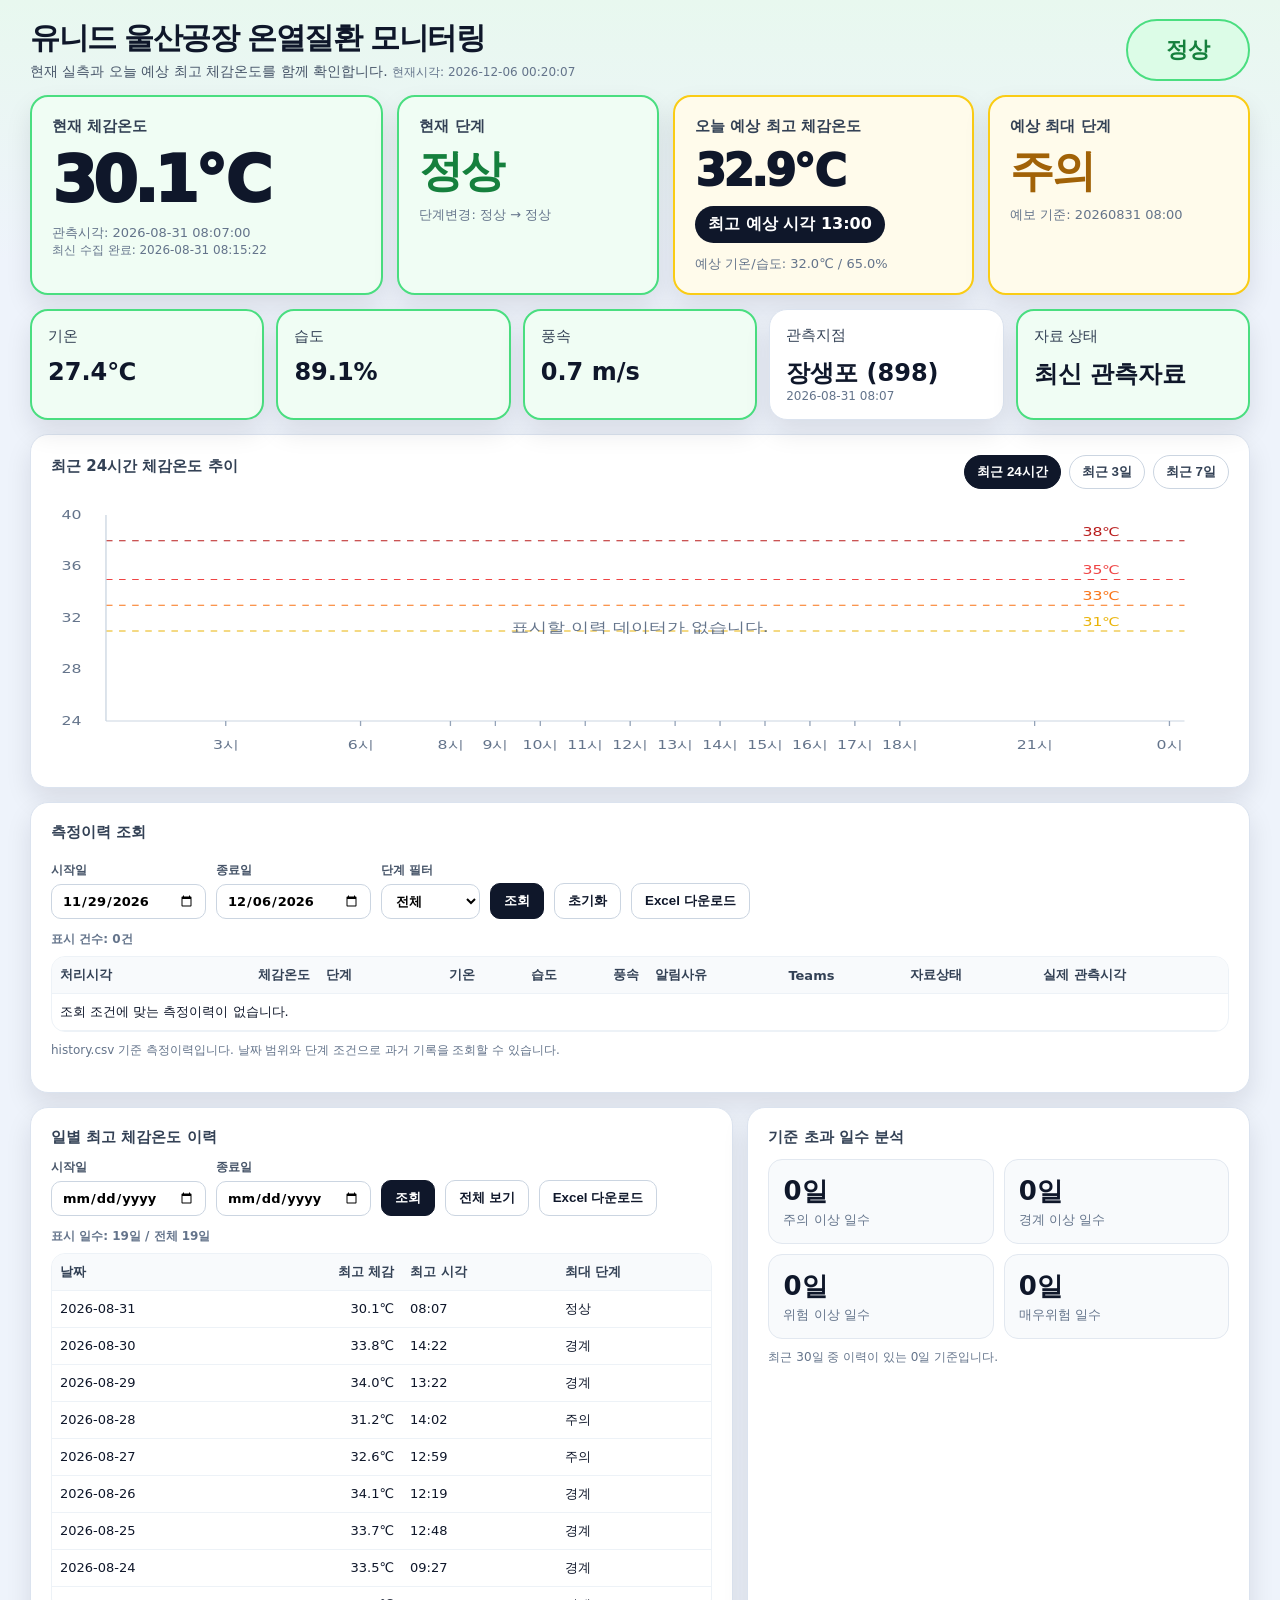
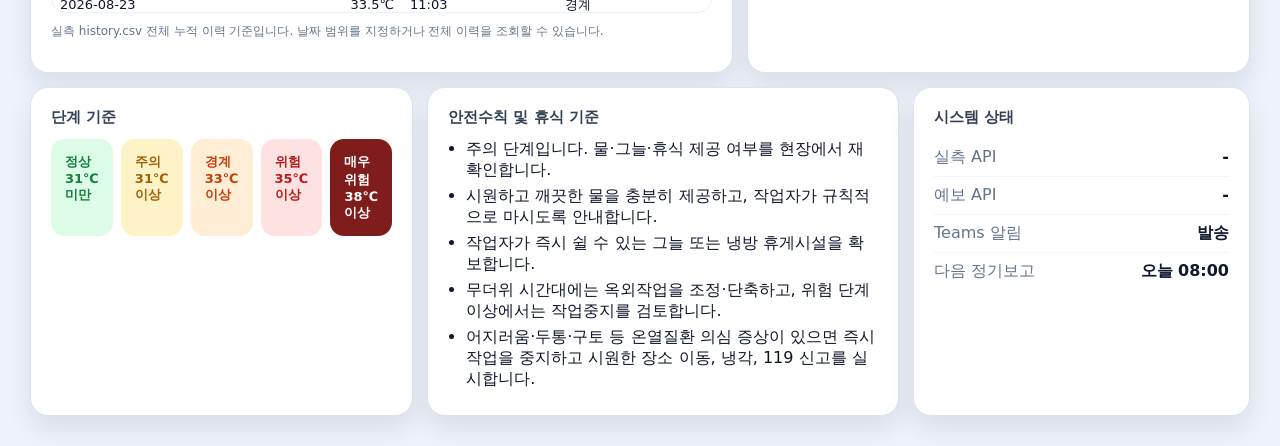
==== commit 2dc91d40: "Update index.html" ====
--- a/docs/index.html
+++ b/docs/index.html
@@ -37,7 +37,7 @@
 if(level==='경계')return ['경계 단계입니다. 민감군과 옥외작업자를 우선 확인하고 작업강도를 낮춥니다.',rest33].concat(common);
 if(level==='위험')return ['위험 단계입니다. 무더위 시간대 옥외작업 중지 또는 작업시간 단축을 적극 검토합니다.',rest33].concat(common);
 if(level==='매우위험')return ['매우위험 단계입니다. 긴급조치 외 옥외작업 중지를 우선 검토합니다.',rest33].concat(common);
-return ['대시보드 상태를 확인해 주세요.'].concat(common)}function rangeMs(r){return r==='7d'?7*86400000:r==='3d'?3*86400000:24*3600000}function tickTimes(start,now,range){const ticks=[];function add(d){if(d>=start&&d<=now&&!ticks.some(x=>Math.abs(x-d)<60000))ticks.push(new Date(d))}if(range==='24h'){const cur=new Date(start);cur.setMinutes(0,0,0);cur.setHours(cur.getHours()+1);while(cur<=now){const h=cur.getHours();if(h>=8&&h<=17)add(cur);else if(h%3===0)add(cur);cur.setHours(cur.getHours()+1)}}else if(range==='3d'){const cur=new Date(start);cur.setMinutes(0,0,0);cur.setHours(cur.getHours()+1);while(cur<=now){const h=cur.getHours();if(h===8||h===17)add(cur);cur.setHours(cur.getHours()+1)}}else{const cur=new Date(start);cur.setMinutes(0,0,0);cur.setHours(cur.getHours()+1);while(cur<=now){const h=cur.getHours();if(h===8||h===17)add(cur);cur.setHours(cur.getHours()+1)}}return ticks.sort((a,b)=>a-b)}function labelFor(t,r){const m=String(t.getMonth()+1),d=String(t.getDate()),h=t.getHours();if(r==='24h')return `${h}시`;if(r==='3d')return h===8?`${m}/${d} 8시`:'17시';return h===8?`${m}/${d} 8시`:'17시'}function dayKey(d){return `${d.getFullYear()}-${String(d.getMonth()+1).padStart(2,'0')}-${String(d.getDate()).padStart(2,'0')}`}function labelPoints(pts,range){if(range==='24h')return pts.map((pt,i)=>({...pt,labelText:num(pt.v,1)+'℃',labelOffset:i%2===0?-12:20,labelAnchor:'middle'}));const best={};pts.forEach((pt,i)=>{const k=dayKey(pt.t);if(!best[k]||pt.v>best[k].v)best[k]={...pt,idx:i}});return Object.values(best).map(pt=>({...pt,labelText:num(pt.v,1)+'℃',labelOffset:-14,labelAnchor:'middle',highlight:true}))}function drawChart(rows,range){const svg=$('trendChart');svg.innerHTML='';const W=900,H=270,p={l:42,r:34,t:18,b:46};const now=new Date();const start=new Date(now.getTime()-rangeMs(range));const pts=rows.map(r=>({t:parseTime(r.observedAt),v:Number(r.apparentTemperature)})).filter(p=>!Number.isNaN(p.v)&&p.t>=start&&p.t<=now).sort((a,b)=>a.t-b.t);const minY=24,maxY=40;function x(t){return p.l+(t-start)/(now-start)*(W-p.l-p.r)}function y(v){return H-p.b-(v-minY)/(maxY-minY)*(H-p.t-p.b)}[31,33,35,38].forEach(th=>{const yy=y(th);const color=th===31?'#eab308':th===33?'#f97316':th===35?'#ef4444':'#b91c1c';svg.insertAdjacentHTML('beforeend',`<line x1="${p.l}" y1="${yy}" x2="${W-p.r}" y2="${yy}" stroke="${color}" stroke-dasharray="5 5"/><text x="${W-p.r-78}" y="${yy-5}" fill="${color}" font-size="12">${th}℃</text>`)});for(let v=minY;v<=maxY;v+=4){svg.insertAdjacentHTML('beforeend',`<text x="8" y="${y(v)+4}" fill="#64748b" font-size="12">${v}</text>`)}svg.insertAdjacentHTML('beforeend',`<line x1="${p.l}" y1="${p.t}" x2="${p.l}" y2="${H-p.b}" stroke="#cbd5e1"/><line x1="${p.l}" y1="${H-p.b}" x2="${W-p.r}" y2="${H-p.b}" stroke="#cbd5e1"/>`);tickTimes(start,now,range).forEach(tt=>{const xx=x(tt);svg.insertAdjacentHTML('beforeend',`<line x1="${xx}" y1="${H-p.b}" x2="${xx}" y2="${H-p.b+5}" stroke="#94a3b8"/><text x="${xx}" y="${H-18}" text-anchor="middle" fill="#64748b" font-size="12">${labelFor(tt,range)}</text>`)});if(pts.length){const d=pts.map((pt,i)=>`${i?'L':'M'}${x(pt.t).toFixed(1)},${y(pt.v).toFixed(1)}`).join(' ');svg.insertAdjacentHTML('beforeend',`<path d="${d}" fill="none" stroke="#15803d" stroke-width="3"/>`);pts.forEach(pt=>svg.insertAdjacentHTML('beforeend',`<circle cx="${x(pt.t)}" cy="${y(pt.v)}" r="3" fill="#15803d"/>`));labelPoints(pts,range).forEach((pt,i)=>{const xx=x(pt.t),yy=y(pt.v),off=pt.labelOffset;const fill=pt.highlight?'#0f172a':'#334155';const weight=pt.highlight?'800':'700';const bgY=yy+off-11;svg.insertAdjacentHTML('beforeend',`<text x="${xx}" y="${yy+off}" text-anchor="middle" fill="${fill}" font-size="11" font-weight="${weight}">${pt.labelText}</text>`)});}else{svg.insertAdjacentHTML('beforeend',`<text x="450" y="135" text-anchor="middle" fill="#64748b" font-size="14">표시할 이력 데이터가 없습니다.</text>`)}setText('chartTitle',range==='24h'?'최근 24시간 체감온도 추이':range==='3d'?'최근 3일 체감온도 추이':'최근 7일 체감온도 추이')}
+return ['대시보드 상태를 확인해 주세요.'].concat(common)}function rangeMs(r){return r==='7d'?7*86400000:r==='3d'?3*86400000:24*3600000}function tickTimes(start,now,range){const ticks=[];function add(d){if(d>=start&&d<=now&&!ticks.some(x=>Math.abs(x-d)<60000))ticks.push(new Date(d))}if(range==='24h'){const cur=new Date(start);cur.setMinutes(0,0,0);cur.setHours(cur.getHours()+1);while(cur<=now){const h=cur.getHours();if(h>=8&&h<=17)add(cur);else if(h%3===0)add(cur);cur.setHours(cur.getHours()+1)}}else if(range==='3d'){const cur=new Date(start);cur.setMinutes(0,0,0);cur.setHours(cur.getHours()+1);while(cur<=now){const h=cur.getHours();if(h===8||h===17)add(cur);cur.setHours(cur.getHours()+1)}}else{const cur=new Date(start);cur.setMinutes(0,0,0);cur.setHours(cur.getHours()+1);while(cur<=now){const h=cur.getHours();if(h===8||h===17)add(cur);cur.setHours(cur.getHours()+1)}}return ticks.sort((a,b)=>a-b)}function labelFor(t,r){const m=String(t.getMonth()+1),d=String(t.getDate()),h=t.getHours();if(r==='24h')return `${h}시`;if(r==='3d')return h===8?`${m}/${d} 8시`:'17시';return h===8?`${m}/${d} 8시`:'17시'}function dayKey(d){return `${d.getFullYear()}-${String(d.getMonth()+1).padStart(2,'0')}-${String(d.getDate()).padStart(2,'0')}`}function labelPoints(pts,range){if(range==='24h')return pts.filter(pt=>{const m=pt.t.getMinutes();return m===0||m===30}).map(pt=>({...pt,labelText:num(pt.v,1)+'℃',labelOffset:pt.t.getMinutes()===0?-12:20,labelAnchor:'middle'}));const best={};pts.forEach((pt,i)=>{const k=dayKey(pt.t);if(!best[k]||pt.v>best[k].v)best[k]={...pt,idx:i}});return Object.values(best).map(pt=>({...pt,labelText:num(pt.v,1)+'℃',labelOffset:-14,labelAnchor:'middle',highlight:true}))}function tooltipText(pt){const pad=n=>String(n).padStart(2,'0');const t=pt.t;const when=`${pad(t.getMonth()+1)}/${pad(t.getDate())} ${pad(t.getHours())}:${pad(t.getMinutes())}`;return `${when} | 체감온도 ${num(pt.v)}℃ | 단계 ${pt.level||levelByValue(pt.v)} | 기온 ${Number.isNaN(pt.temperature)?'-':num(pt.temperature)+'℃'} | 습도 ${Number.isNaN(pt.humidity)?'-':num(pt.humidity)+'%'}`.replace(/&/g,'&amp;').replace(/</g,'&lt;').replace(/>/g,'&gt;')}function drawChart(rows,range){const svg=$('trendChart');svg.innerHTML='';const W=900,H=270,p={l:42,r:34,t:18,b:46};const now=new Date();const start=new Date(now.getTime()-rangeMs(range));const pts=rows.map(r=>({t:parseTime(r.observedAt),v:Number(r.apparentTemperature),temperature:Number(r.temperature),humidity:Number(r.humidity),level:r.level||''})).filter(p=>!Number.isNaN(p.v)&&p.t>=start&&p.t<=now).sort((a,b)=>a.t-b.t);const minY=24,maxY=40;function x(t){return p.l+(t-start)/(now-start)*(W-p.l-p.r)}function y(v){return H-p.b-(v-minY)/(maxY-minY)*(H-p.t-p.b)}[31,33,35,38].forEach(th=>{const yy=y(th);const color=th===31?'#eab308':th===33?'#f97316':th===35?'#ef4444':'#b91c1c';svg.insertAdjacentHTML('beforeend',`<line x1="${p.l}" y1="${yy}" x2="${W-p.r}" y2="${yy}" stroke="${color}" stroke-dasharray="5 5"/><text x="${W-p.r-78}" y="${yy-5}" fill="${color}" font-size="12">${th}℃</text>`)});for(let v=minY;v<=maxY;v+=4){svg.insertAdjacentHTML('beforeend',`<text x="8" y="${y(v)+4}" fill="#64748b" font-size="12">${v}</text>`)}svg.insertAdjacentHTML('beforeend',`<line x1="${p.l}" y1="${p.t}" x2="${p.l}" y2="${H-p.b}" stroke="#cbd5e1"/><line x1="${p.l}" y1="${H-p.b}" x2="${W-p.r}" y2="${H-p.b}" stroke="#cbd5e1"/>`);tickTimes(start,now,range).forEach(tt=>{const xx=x(tt);svg.insertAdjacentHTML('beforeend',`<line x1="${xx}" y1="${H-p.b}" x2="${xx}" y2="${H-p.b+5}" stroke="#94a3b8"/><text x="${xx}" y="${H-18}" text-anchor="middle" fill="#64748b" font-size="12">${labelFor(tt,range)}</text>`)});if(pts.length){const d=pts.map((pt,i)=>`${i?'L':'M'}${x(pt.t).toFixed(1)},${y(pt.v).toFixed(1)}`).join(' ');svg.insertAdjacentHTML('beforeend',`<path d="${d}" fill="none" stroke="#15803d" stroke-width="3"/>`);pts.forEach(pt=>svg.insertAdjacentHTML('beforeend',`<circle cx="${x(pt.t)}" cy="${y(pt.v)}" r="4" fill="#15803d" tabindex="0" style="cursor:pointer"><title>${tooltipText(pt)}</title></circle>`));labelPoints(pts,range).forEach((pt,i)=>{const xx=x(pt.t),yy=y(pt.v),off=pt.labelOffset;const fill=pt.highlight?'#0f172a':'#334155';const weight=pt.highlight?'800':'700';const bgY=yy+off-11;svg.insertAdjacentHTML('beforeend',`<text x="${xx}" y="${yy+off}" text-anchor="middle" fill="${fill}" font-size="11" font-weight="${weight}">${pt.labelText}</text>`)});}else{svg.insertAdjacentHTML('beforeend',`<text x="450" y="135" text-anchor="middle" fill="#64748b" font-size="14">표시할 이력 데이터가 없습니다.</text>`)}setText('chartTitle',range==='24h'?'최근 24시간 체감온도 추이':range==='3d'?'최근 3일 체감온도 추이':'최근 7일 체감온도 추이')}
 function levelRankByValue(v){if(v>=38)return 4;if(v>=35)return 3;if(v>=33)return 2;if(v>=31)return 1;return 0}function levelNameByRank(r){return ['정상','주의','경계','위험','매우위험'][r]||'정상'}function teamText(v){return String(v).toLowerCase()==='true'||v==='Y'?'발송':'미발송'}function reasonText(v){v=String(v||'');if(v.includes('+'))return v.split('+').map(reasonText).join(' / ');const m=v.match(/regular_(\d{2})/);if(m)return `${Number(m[1])}시 정기보고`;return {none:'-',level_change:'단계변경',holiday_or_weekend:'휴일/주말 제외'}[v]||v||'-'}function todayDate(){const d=new Date();return `${d.getFullYear()}-${String(d.getMonth()+1).padStart(2,'0')}-${String(d.getDate()).padStart(2,'0')}`}function dateDaysAgo(n){const d=new Date();d.setDate(d.getDate()-n);return `${d.getFullYear()}-${String(d.getMonth()+1).padStart(2,'0')}-${String(d.getDate()).padStart(2,'0')}`}function initHistoryFilters(){if(!$('historyStart')||$('historyStart').value)return;$('historyStart').value=dateDaysAgo(7);$('historyEnd').value=todayDate();$('historyLevel').value='all'}function passLevelFilter(v,filter){const r=levelRankByValue(v);if(filter==='normal')return r===0;if(filter==='cautionPlus')return r>=1;if(filter==='warningPlus')return r>=2;if(filter==='dangerPlus')return r>=3;if(filter==='extreme')return r>=4;return true}function renderHistoryTable(rows){initHistoryFilters();const start=$('historyStart')?.value||'';const end=$('historyEnd')?.value||'';const filter=$('historyLevel')?.value||'all';const valid=rows.map(r=>({processedAt:r.dataGeneratedAt||r.observedAt||'',observedAt:r.observedAt||'',date:(r.dataGeneratedAt||r.observedAt||'').slice(0,10),v:Number(r.apparentTemperature),temperature:Number(r.temperature),humidity:Number(r.humidity),windSpeed:Number(r.windSpeed),reason:r.notificationReason||'',teams:r.teamsNotified||'',api:r.apiStatus||''})).filter(r=>r.date&&!Number.isNaN(r.v));const filtered=valid.filter(r=>(!start||r.date>=start)&&(!end||r.date<=end)&&passLevelFilter(r.v,filter)).sort((a,b)=>b.processedAt.localeCompare(a.processedAt)||b.observedAt.localeCompare(a.observedAt));currentHistoryFiltered=filtered;const tbody=$('historyRows');if(!tbody)return;if(!filtered.length){tbody.innerHTML='<tr><td colspan="10">조회 조건에 맞는 측정이력이 없습니다.</td></tr>';setText('historySummary','표시 건수: 0건');return}tbody.innerHTML=filtered.map(r=>{const rank=levelRankByValue(r.v),lv=levelNameByRank(rank),c=cls(lv);const dataState=r.api==='STALE_DATA'?'최근 정상자료':'최신 자료';return `<tr><td>${r.processedAt.slice(0,16)}</td><td class="num">${num(r.v)}℃</td><td class="${c}">${lv}</td><td class="num">${Number.isNaN(r.temperature)?'-':num(r.temperature)+'℃'}</td><td class="num">${Number.isNaN(r.humidity)?'-':num(r.humidity)+'%'}</td><td class="num">${Number.isNaN(r.windSpeed)?'-':num(r.windSpeed)+' m/s'}</td><td>${reasonText(r.reason)}</td><td>${teamText(r.teams)}</td><td>${dataState}</td><td>${r.observedAt.slice(0,16)||'-'}</td></tr>`}).join('');setText('historySummary',`표시 건수: ${filtered.length}건 / 전체 유효 이력 ${valid.length}건`)}function levelByValue(v){if(v>=38)return '매우위험';if(v>=35)return '위험';if(v>=33)return '경계';if(v>=31)return '주의';return '정상'}
 let currentHistoryFiltered=[];let currentDailyFiltered=[];
 function csvEscape(v){const t=String(v??'');return /[",\n]/.test(t)?'"'+t.replace(/"/g,'""')+'"':t}
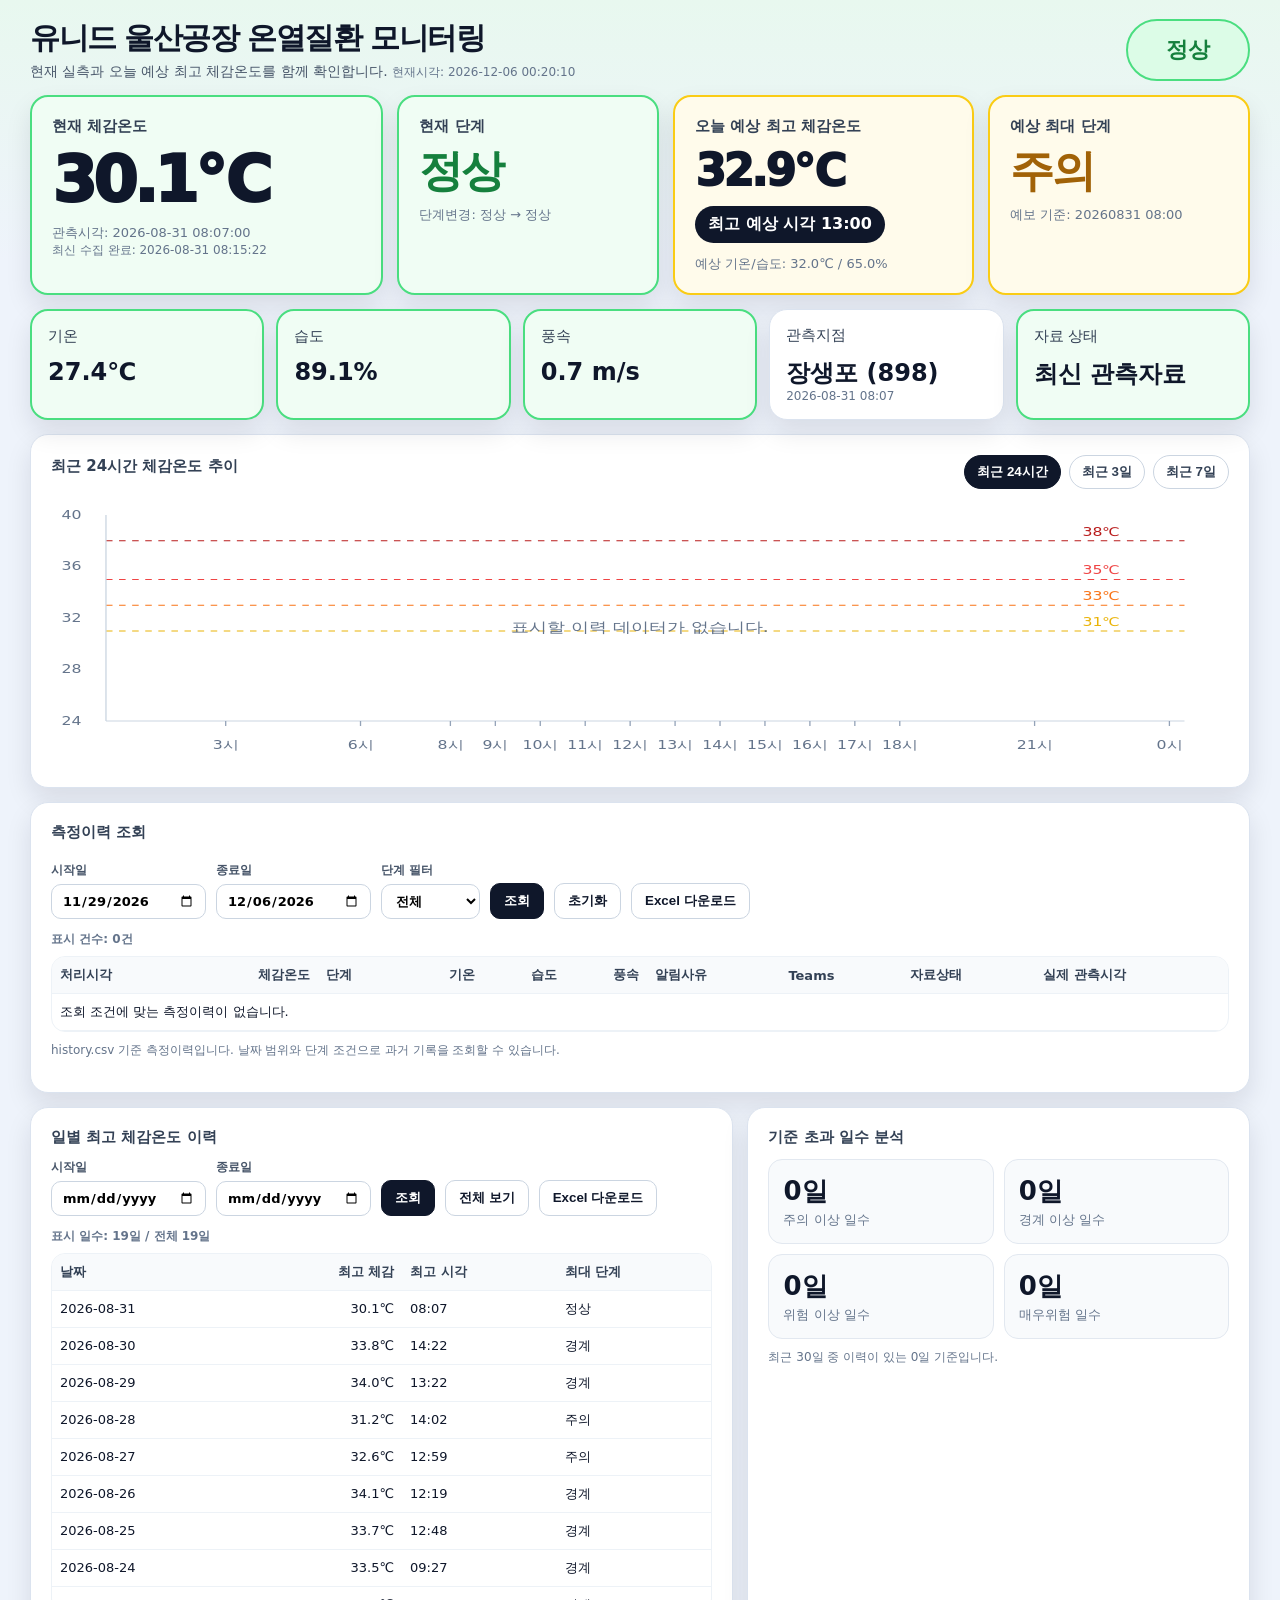
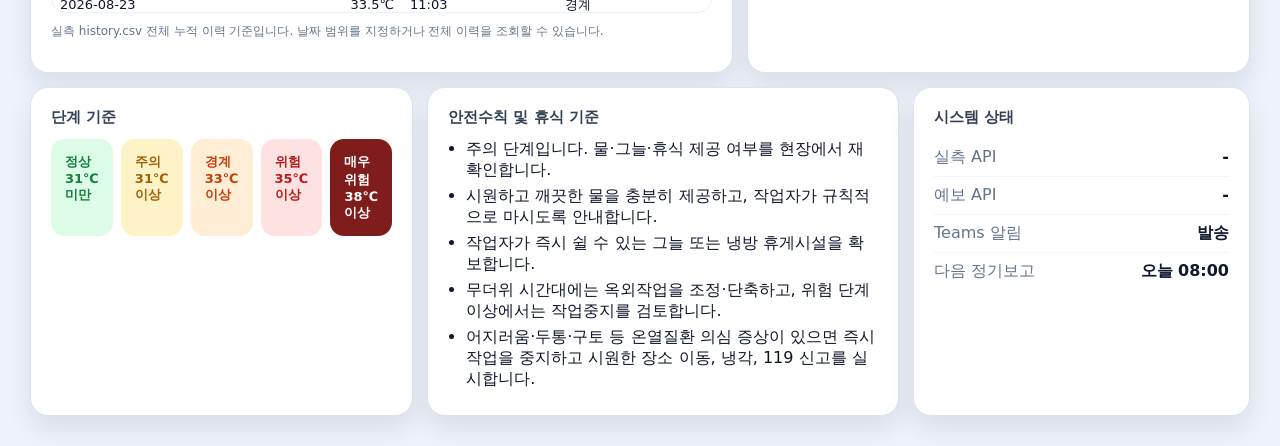
==== commit 70e5e32e: "Update index.html" ====
--- a/docs/index.html
+++ b/docs/index.html
@@ -8,7 +8,7 @@
 :root{--bg:#eef3fb;--card:#fff;--text:#0f172a;--muted:#64748b;--line:#dbe3ef;--normal:#15803d;--normal-bg:#dcfce7;--normal-border:#4ade80;--caution:#a16207;--caution-bg:#fef3c7;--caution-border:#facc15;--warning:#c2410c;--warning-bg:#ffedd5;--warning-border:#fb923c;--danger:#b91c1c;--danger-bg:#fee2e2;--danger-border:#f87171;--extreme:#7f1d1d;--shadow:0 12px 26px rgba(15,23,42,.10)}
 *{box-sizing:border-box}body{margin:0;background:var(--bg);color:var(--text);font-family:system-ui,-apple-system,BlinkMacSystemFont,"Segoe UI",sans-serif}.wrap{width:min(1220px,calc(100% - 32px));margin:18px auto 30px}body.normal-bg{background:linear-gradient(180deg,#e8f8ef 0%,#eef3fb 260px)}body.caution-bg{background:linear-gradient(180deg,#fff2b8 0%,#eef3fb 280px)}body.warning-bg{background:linear-gradient(180deg,#ffdfbd 0%,#eef3fb 280px)}body.danger-bg{background:linear-gradient(180deg,#ffd4d4 0%,#eef3fb 280px)}body.extreme-bg{background:linear-gradient(180deg,#7f1d1d 0%,#eef3fb 330px)}
 .top{display:flex;justify-content:space-between;gap:16px;align-items:center;margin-bottom:14px}.title h1{margin:0 0 4px;font-size:30px;letter-spacing:-.05em}.title p{margin:0;color:#475569;font-size:14px}.badge{min-width:124px;text-align:center;padding:14px 22px;border-radius:999px;background:#e5e7eb;font-size:22px;font-weight:950;border:2px solid transparent}
-.grid-top{display:grid;grid-template-columns:1.35fr 1fr 1.15fr 1fr;gap:14px}.metric-grid{display:grid;grid-template-columns:repeat(5,1fr);gap:12px;margin:14px 0}.bottom{display:grid;grid-template-columns:1fr 1.4fr 1fr;gap:14px;margin-top:14px}.analysis-grid{display:grid;grid-template-columns:1.4fr 1fr;gap:14px;margin-top:14px}.card,.mini{background:var(--card);border:1px solid var(--line);border-radius:18px;box-shadow:var(--shadow)}.card{padding:20px}.mini{padding:16px}.card h2,.mini .label{margin:0 0 12px;color:#334155;font-size:15px}.big-temp{font-size:64px;line-height:1;font-weight:950;letter-spacing:-.06em}.level-text{font-size:44px;line-height:1.05;font-weight:950;letter-spacing:-.06em}.subvalue{font-size:24px;font-weight:950;margin-top:10px;color:#0f172a}.time-highlight{display:inline-block;margin-top:12px;padding:8px 13px;border-radius:999px;background:#0f172a;color:#fff;font-weight:900;font-size:16px}.muted{margin-top:12px;color:var(--muted);font-size:13px}.small{font-size:12px;color:var(--muted)}.mini .value{font-size:24px;font-weight:900}.wide{margin-top:14px}.chart-head{display:flex;justify-content:space-between;align-items:center;gap:12px;margin-bottom:8px}.range-buttons{display:flex;gap:8px;flex-wrap:wrap}.range-btn{border:1px solid #cbd5e1;background:#fff;border-radius:999px;padding:7px 12px;font-weight:800;cursor:pointer;color:#334155}.range-btn.active{background:#0f172a;color:#fff;border-color:#0f172a}.chart-wrap{height:270px}.chart{width:100%;height:100%}.history-controls{display:flex;gap:10px;flex-wrap:wrap;align-items:end;margin:0 0 12px}.history-controls label{display:flex;flex-direction:column;gap:5px;color:#475569;font-size:12px;font-weight:800}.history-controls input,.history-controls select{border:1px solid #cbd5e1;border-radius:10px;padding:8px 10px;font:inherit;font-size:13px;background:#fff}.history-controls button{border:1px solid #0f172a;background:#0f172a;color:#fff;border-radius:10px;padding:8px 13px;font-weight:900;cursor:pointer}.history-controls button.secondary{background:#fff;color:#0f172a;border-color:#cbd5e1}.history-summary{margin:0 0 8px;color:#64748b;font-size:12px;font-weight:700}
+.grid-top{display:grid;grid-template-columns:1.35fr 1fr 1.15fr 1fr;gap:14px}.metric-grid{display:grid;grid-template-columns:repeat(5,1fr);gap:12px;margin:14px 0}.bottom{display:grid;grid-template-columns:1fr 1.4fr 1fr;gap:14px;margin-top:14px}.analysis-grid{display:grid;grid-template-columns:1.4fr 1fr;gap:14px;margin-top:14px}.card,.mini{background:var(--card);border:1px solid var(--line);border-radius:18px;box-shadow:var(--shadow)}.card{padding:20px}.mini{padding:16px}.card h2,.mini .label{margin:0 0 12px;color:#334155;font-size:15px}.big-temp{font-size:64px;line-height:1;font-weight:950;letter-spacing:-.06em}.level-text{font-size:44px;line-height:1.05;font-weight:950;letter-spacing:-.06em}.subvalue{font-size:24px;font-weight:950;margin-top:10px;color:#0f172a}.time-highlight{display:inline-block;margin-top:12px;padding:8px 13px;border-radius:999px;background:#0f172a;color:#fff;font-weight:900;font-size:16px}.muted{margin-top:12px;color:var(--muted);font-size:13px}.small{font-size:12px;color:var(--muted)}.mini .value{font-size:24px;font-weight:900}.wide{margin-top:14px}.chart-head{display:flex;justify-content:space-between;align-items:center;gap:12px;margin-bottom:8px}.range-buttons{display:flex;gap:8px;flex-wrap:wrap}.range-btn{border:1px solid #cbd5e1;background:#fff;border-radius:999px;padding:7px 12px;font-weight:800;cursor:pointer;color:#334155}.range-btn.active{background:#0f172a;color:#fff;border-color:#0f172a}.chart-wrap{height:270px;position:relative}.chart{width:100%;height:100%}.chart-tooltip{position:absolute;display:none;pointer-events:none;z-index:10;max-width:260px;padding:9px 11px;border-radius:10px;background:rgba(15,23,42,.94);color:#fff;font-size:12px;line-height:1.5;box-shadow:0 6px 18px rgba(15,23,42,.25);white-space:nowrap}.history-controls{display:flex;gap:10px;flex-wrap:wrap;align-items:end;margin:0 0 12px}.history-controls label{display:flex;flex-direction:column;gap:5px;color:#475569;font-size:12px;font-weight:800}.history-controls input,.history-controls select{border:1px solid #cbd5e1;border-radius:10px;padding:8px 10px;font:inherit;font-size:13px;background:#fff}.history-controls button{border:1px solid #0f172a;background:#0f172a;color:#fff;border-radius:10px;padding:8px 13px;font-weight:900;cursor:pointer}.history-controls button.secondary{background:#fff;color:#0f172a;border-color:#cbd5e1}.history-summary{margin:0 0 8px;color:#64748b;font-size:12px;font-weight:700}
 .normal{color:var(--normal)}.caution{color:var(--caution)}.warning{color:var(--warning)}.danger{color:var(--danger)}.extreme{color:#fff}.badge.normal{background:var(--normal-bg);color:var(--normal);border-color:var(--normal-border)}.badge.caution{background:var(--caution-bg);color:var(--caution);border-color:var(--caution-border)}.badge.warning{background:var(--warning-bg);color:var(--warning);border-color:var(--warning-border)}.badge.danger{background:var(--danger-bg);color:var(--danger);border-color:var(--danger-border)}.badge.extreme{background:var(--extreme);color:#fff;border-color:#450a0a}.card.normal-bg,.mini.normal-bg{background:#f0fdf4;border:2px solid var(--normal-border)}.card.caution-bg,.mini.caution-bg{background:#fffbeb;border:2px solid var(--caution-border)}.card.warning-bg,.mini.warning-bg{background:#fff7ed;border:2px solid var(--warning-border)}.card.danger-bg,.mini.danger-bg{background:#fef2f2;border:2px solid var(--danger-border)}.card.extreme-bg,.mini.extreme-bg{background:#7f1d1d;color:#fff;border:2px solid #450a0a}.criteria{display:grid;grid-template-columns:repeat(5,1fr);gap:8px;margin:0;padding:0;list-style:none}.criteria li{padding:12px;border-radius:14px;font-size:13px;font-weight:800;border:2px solid transparent}.normal-box{background:var(--normal-bg);border-color:var(--normal-border);color:var(--normal)}.caution-box{background:var(--caution-bg);border-color:var(--caution-border);color:var(--caution)}.warning-box{background:var(--warning-bg);border-color:var(--warning-border);color:var(--warning)}.danger-box{background:var(--danger-bg);border-color:var(--danger-border);color:var(--danger)}.extreme-box{background:var(--extreme);border-color:#450a0a;color:#fff}.row{display:flex;justify-content:space-between;gap:12px;padding:8px 0;border-bottom:1px solid #f1f5f9}.row:last-child{border-bottom:0}.row span{color:var(--muted)}.row strong{text-align:right}.safety-list{margin:0;padding-left:18px}.safety-list li{margin:5px 0}.table-scroll{max-height:360px;overflow:auto;border:1px solid #edf2f7;border-radius:14px}.data-table{width:100%;border-collapse:collapse;font-size:13px}#historySection .data-table{min-width:1120px}.analysis-grid>article{min-width:0}.data-table th,.data-table td{padding:9px 8px;border-bottom:1px solid #edf2f7;text-align:left}.data-table th{color:#334155;background:#f8fafc;position:sticky;top:0;z-index:1}.data-table td.num,.data-table th.num{text-align:right}.stat-grid{display:grid;grid-template-columns:repeat(2,1fr);gap:10px}.stat-card{border:1px solid #e2e8f0;border-radius:14px;padding:14px;background:#f8fafc}.stat-card strong{display:block;font-size:26px}.stat-card span{color:#64748b;font-size:13px}.note{margin-top:10px;color:#64748b;font-size:12px;line-height:1.45}.stale-banner{display:none;margin-top:12px;padding:10px 12px;border-radius:12px;background:#fff7ed;color:#9a3412;border:1px solid #fdba74;font-weight:800;font-size:13px}.stale .stale-banner{display:none}.stale .big-temp::after{content:""}.status-ok{color:#15803d}.status-stale{color:#c2410c}.status-error{color:#b91c1c}
 @media(max-width:980px){.grid-top,.metric-grid,.bottom,.analysis-grid,.criteria{grid-template-columns:1fr}.top,.chart-head{align-items:flex-start;flex-direction:column}.big-temp{font-size:48px}.level-text{font-size:38px}}
 </style>
@@ -23,7 +23,7 @@
 <article id="forecastLevelCard" class="card"><h2>예상 최대 단계</h2><div id="forecastLevel" class="level-text">-</div><div id="forecastBase" class="muted">예보 기준: -</div></article>
 </section>
 <section class="metric-grid"><article id="metricTemp" class="mini"><div class="label">기온</div><div id="temperature" class="value">-</div></article><article id="metricHumidity" class="mini"><div class="label">습도</div><div id="humidity" class="value">-</div></article><article id="metricWind" class="mini"><div class="label">풍속</div><div id="windSpeed" class="value">-</div></article><article class="mini"><div class="label">관측지점</div><div id="station" class="value">-</div><div id="awsObservedTime" class="small">-</div></article><article id="apiCard" class="mini"><div class="label">자료 상태</div><div id="apiStatus" class="value">-</div></article></section>
-<section class="card wide"><div class="chart-head"><h2 id="chartTitle">체감온도 추이</h2><div class="range-buttons"><button class="range-btn active" data-range="24h">최근 24시간</button><button class="range-btn" data-range="3d">최근 3일</button><button class="range-btn" data-range="7d">최근 7일</button></div></div><div class="chart-wrap"><svg id="trendChart" class="chart" viewBox="0 0 900 270" preserveAspectRatio="none"></svg></div></section>
+<section class="card wide"><div class="chart-head"><h2 id="chartTitle">체감온도 추이</h2><div class="range-buttons"><button class="range-btn active" data-range="24h">최근 24시간</button><button class="range-btn" data-range="3d">최근 3일</button><button class="range-btn" data-range="7d">최근 7일</button></div></div><div class="chart-wrap"><svg id="trendChart" class="chart" viewBox="0 0 900 270" preserveAspectRatio="none"></svg><div id="chartTooltip" class="chart-tooltip"></div></div></section>
 <section class="card wide" id="historySection"><div class="chart-head"><h2>측정이력 조회</h2></div><div class="history-controls"><label>시작일<input type="date" id="historyStart"></label><label>종료일<input type="date" id="historyEnd"></label><label>단계 필터<select id="historyLevel"><option value="all">전체</option><option value="normal">정상</option><option value="cautionPlus">주의 이상</option><option value="warningPlus">경계 이상</option><option value="dangerPlus">위험 이상</option><option value="extreme">매우위험</option></select></label><button id="historySearch" type="button">조회</button><button id="historyReset" class="secondary" type="button">초기화</button><button id="historyExport" class="secondary" type="button">Excel 다운로드</button></div><p id="historySummary" class="history-summary">측정이력 준비 중</p><div class="table-scroll"><table class="data-table"><thead><tr><th>처리시각</th><th class="num">체감온도</th><th>단계</th><th class="num">기온</th><th class="num">습도</th><th class="num">풍속</th><th>알림사유</th><th>Teams</th><th>자료상태</th><th>실제 관측시각</th></tr></thead><tbody id="historyRows"><tr><td colspan="10">데이터 확인 중</td></tr></tbody></table></div><p class="note">history.csv 기준 측정이력입니다. 날짜 범위와 단계 조건으로 과거 기록을 조회할 수 있습니다.</p></section>
 <section class="analysis-grid"><article class="card"><h2>일별 최고 체감온도 이력</h2><div class="history-controls"><label>시작일<input type="date" id="dailyStart"></label><label>종료일<input type="date" id="dailyEnd"></label><button id="dailySearch" type="button">조회</button><button id="dailyAll" class="secondary" type="button">전체 보기</button><button id="dailyExport" class="secondary" type="button">Excel 다운로드</button></div><p id="dailySummary" class="history-summary">일별 최고 이력 준비 중</p><div class="table-scroll"><table class="data-table"><thead><tr><th>날짜</th><th class="num">최고 체감</th><th>최고 시각</th><th>최대 단계</th></tr></thead><tbody id="dailyMaxRows"><tr><td colspan="4">데이터 확인 중</td></tr></tbody></table></div><p class="note">실측 history.csv 전체 누적 이력 기준입니다. 날짜 범위를 지정하거나 전체 이력을 조회할 수 있습니다.</p></article><article class="card"><h2>기준 초과 일수 분석</h2><div class="stat-grid"><div class="stat-card"><strong id="daysCaution">-</strong><span>주의 이상 일수</span></div><div class="stat-card"><strong id="daysWarning">-</strong><span>경계 이상 일수</span></div><div class="stat-card"><strong id="daysDanger">-</strong><span>위험 이상 일수</span></div><div class="stat-card"><strong id="daysExtreme">-</strong><span>매우위험 일수</span></div></div><p id="analysisNote" class="note">최근 30일 이내 수집 이력 기준입니다.</p></article></section>
 <section class="bottom"><article class="card"><h2>단계 기준</h2><ul class="criteria"><li class="normal-box">정상<br>31℃ 미만</li><li class="caution-box">주의<br>31℃ 이상</li><li class="warning-box">경계<br>33℃ 이상</li><li class="danger-box">위험<br>35℃ 이상</li><li class="extreme-box">매우위험<br>38℃ 이상</li></ul></article><article class="card"><h2>안전수칙 및 휴식 기준</h2><ul id="safetyList" class="safety-list"><li>-</li></ul></article><article class="card"><h2>시스템 상태</h2><div class="row"><span>실측 API</span><strong id="apiMessage">-</strong></div><div class="row"><span>예보 API</span><strong id="forecastMessage">-</strong></div><div class="row"><span>Teams 알림</span><strong id="teamsNotified">-</strong></div><div class="row"><span>다음 정기보고</span><strong id="nextRegular">-</strong></div></article></section>
@@ -37,7 +37,7 @@
 if(level==='경계')return ['경계 단계입니다. 민감군과 옥외작업자를 우선 확인하고 작업강도를 낮춥니다.',rest33].concat(common);
 if(level==='위험')return ['위험 단계입니다. 무더위 시간대 옥외작업 중지 또는 작업시간 단축을 적극 검토합니다.',rest33].concat(common);
 if(level==='매우위험')return ['매우위험 단계입니다. 긴급조치 외 옥외작업 중지를 우선 검토합니다.',rest33].concat(common);
-return ['대시보드 상태를 확인해 주세요.'].concat(common)}function rangeMs(r){return r==='7d'?7*86400000:r==='3d'?3*86400000:24*3600000}function tickTimes(start,now,range){const ticks=[];function add(d){if(d>=start&&d<=now&&!ticks.some(x=>Math.abs(x-d)<60000))ticks.push(new Date(d))}if(range==='24h'){const cur=new Date(start);cur.setMinutes(0,0,0);cur.setHours(cur.getHours()+1);while(cur<=now){const h=cur.getHours();if(h>=8&&h<=17)add(cur);else if(h%3===0)add(cur);cur.setHours(cur.getHours()+1)}}else if(range==='3d'){const cur=new Date(start);cur.setMinutes(0,0,0);cur.setHours(cur.getHours()+1);while(cur<=now){const h=cur.getHours();if(h===8||h===17)add(cur);cur.setHours(cur.getHours()+1)}}else{const cur=new Date(start);cur.setMinutes(0,0,0);cur.setHours(cur.getHours()+1);while(cur<=now){const h=cur.getHours();if(h===8||h===17)add(cur);cur.setHours(cur.getHours()+1)}}return ticks.sort((a,b)=>a-b)}function labelFor(t,r){const m=String(t.getMonth()+1),d=String(t.getDate()),h=t.getHours();if(r==='24h')return `${h}시`;if(r==='3d')return h===8?`${m}/${d} 8시`:'17시';return h===8?`${m}/${d} 8시`:'17시'}function dayKey(d){return `${d.getFullYear()}-${String(d.getMonth()+1).padStart(2,'0')}-${String(d.getDate()).padStart(2,'0')}`}function labelPoints(pts,range){if(range==='24h')return pts.filter(pt=>{const m=pt.t.getMinutes();return m===0||m===30}).map(pt=>({...pt,labelText:num(pt.v,1)+'℃',labelOffset:pt.t.getMinutes()===0?-12:20,labelAnchor:'middle'}));const best={};pts.forEach((pt,i)=>{const k=dayKey(pt.t);if(!best[k]||pt.v>best[k].v)best[k]={...pt,idx:i}});return Object.values(best).map(pt=>({...pt,labelText:num(pt.v,1)+'℃',labelOffset:-14,labelAnchor:'middle',highlight:true}))}function tooltipText(pt){const pad=n=>String(n).padStart(2,'0');const t=pt.t;const when=`${pad(t.getMonth()+1)}/${pad(t.getDate())} ${pad(t.getHours())}:${pad(t.getMinutes())}`;return `${when} | 체감온도 ${num(pt.v)}℃ | 단계 ${pt.level||levelByValue(pt.v)} | 기온 ${Number.isNaN(pt.temperature)?'-':num(pt.temperature)+'℃'} | 습도 ${Number.isNaN(pt.humidity)?'-':num(pt.humidity)+'%'}`.replace(/&/g,'&amp;').replace(/</g,'&lt;').replace(/>/g,'&gt;')}function drawChart(rows,range){const svg=$('trendChart');svg.innerHTML='';const W=900,H=270,p={l:42,r:34,t:18,b:46};const now=new Date();const start=new Date(now.getTime()-rangeMs(range));const pts=rows.map(r=>({t:parseTime(r.observedAt),v:Number(r.apparentTemperature),temperature:Number(r.temperature),humidity:Number(r.humidity),level:r.level||''})).filter(p=>!Number.isNaN(p.v)&&p.t>=start&&p.t<=now).sort((a,b)=>a.t-b.t);const minY=24,maxY=40;function x(t){return p.l+(t-start)/(now-start)*(W-p.l-p.r)}function y(v){return H-p.b-(v-minY)/(maxY-minY)*(H-p.t-p.b)}[31,33,35,38].forEach(th=>{const yy=y(th);const color=th===31?'#eab308':th===33?'#f97316':th===35?'#ef4444':'#b91c1c';svg.insertAdjacentHTML('beforeend',`<line x1="${p.l}" y1="${yy}" x2="${W-p.r}" y2="${yy}" stroke="${color}" stroke-dasharray="5 5"/><text x="${W-p.r-78}" y="${yy-5}" fill="${color}" font-size="12">${th}℃</text>`)});for(let v=minY;v<=maxY;v+=4){svg.insertAdjacentHTML('beforeend',`<text x="8" y="${y(v)+4}" fill="#64748b" font-size="12">${v}</text>`)}svg.insertAdjacentHTML('beforeend',`<line x1="${p.l}" y1="${p.t}" x2="${p.l}" y2="${H-p.b}" stroke="#cbd5e1"/><line x1="${p.l}" y1="${H-p.b}" x2="${W-p.r}" y2="${H-p.b}" stroke="#cbd5e1"/>`);tickTimes(start,now,range).forEach(tt=>{const xx=x(tt);svg.insertAdjacentHTML('beforeend',`<line x1="${xx}" y1="${H-p.b}" x2="${xx}" y2="${H-p.b+5}" stroke="#94a3b8"/><text x="${xx}" y="${H-18}" text-anchor="middle" fill="#64748b" font-size="12">${labelFor(tt,range)}</text>`)});if(pts.length){const d=pts.map((pt,i)=>`${i?'L':'M'}${x(pt.t).toFixed(1)},${y(pt.v).toFixed(1)}`).join(' ');svg.insertAdjacentHTML('beforeend',`<path d="${d}" fill="none" stroke="#15803d" stroke-width="3"/>`);pts.forEach(pt=>svg.insertAdjacentHTML('beforeend',`<circle cx="${x(pt.t)}" cy="${y(pt.v)}" r="4" fill="#15803d" tabindex="0" style="cursor:pointer"><title>${tooltipText(pt)}</title></circle>`));labelPoints(pts,range).forEach((pt,i)=>{const xx=x(pt.t),yy=y(pt.v),off=pt.labelOffset;const fill=pt.highlight?'#0f172a':'#334155';const weight=pt.highlight?'800':'700';const bgY=yy+off-11;svg.insertAdjacentHTML('beforeend',`<text x="${xx}" y="${yy+off}" text-anchor="middle" fill="${fill}" font-size="11" font-weight="${weight}">${pt.labelText}</text>`)});}else{svg.insertAdjacentHTML('beforeend',`<text x="450" y="135" text-anchor="middle" fill="#64748b" font-size="14">표시할 이력 데이터가 없습니다.</text>`)}setText('chartTitle',range==='24h'?'최근 24시간 체감온도 추이':range==='3d'?'최근 3일 체감온도 추이':'최근 7일 체감온도 추이')}
+return ['대시보드 상태를 확인해 주세요.'].concat(common)}function rangeMs(r){return r==='7d'?7*86400000:r==='3d'?3*86400000:24*3600000}function tickTimes(start,now,range){const ticks=[];function add(d){if(d>=start&&d<=now&&!ticks.some(x=>Math.abs(x-d)<60000))ticks.push(new Date(d))}if(range==='24h'){const cur=new Date(start);cur.setMinutes(0,0,0);cur.setHours(cur.getHours()+1);while(cur<=now){const h=cur.getHours();if(h>=8&&h<=17)add(cur);else if(h%3===0)add(cur);cur.setHours(cur.getHours()+1)}}else if(range==='3d'){const cur=new Date(start);cur.setMinutes(0,0,0);cur.setHours(cur.getHours()+1);while(cur<=now){const h=cur.getHours();if(h===8||h===17)add(cur);cur.setHours(cur.getHours()+1)}}else{const cur=new Date(start);cur.setMinutes(0,0,0);cur.setHours(cur.getHours()+1);while(cur<=now){const h=cur.getHours();if(h===8||h===17)add(cur);cur.setHours(cur.getHours()+1)}}return ticks.sort((a,b)=>a-b)}function labelFor(t,r){const m=String(t.getMonth()+1),d=String(t.getDate()),h=t.getHours();if(r==='24h')return `${h}시`;if(r==='3d')return h===8?`${m}/${d} 8시`:'17시';return h===8?`${m}/${d} 8시`:'17시'}function dayKey(d){return `${d.getFullYear()}-${String(d.getMonth()+1).padStart(2,'0')}-${String(d.getDate()).padStart(2,'0')}`}function labelPoints(pts,range){if(range==='24h')return pts.filter(pt=>{const m=pt.processedAt?pt.processedAt.getMinutes():pt.t.getMinutes();return m===0||m===30}).map(pt=>{const m=pt.processedAt?pt.processedAt.getMinutes():pt.t.getMinutes();return {...pt,labelText:num(pt.v,1)+'℃',labelOffset:m===0?-12:20,labelAnchor:'middle'}});const best={};pts.forEach((pt,i)=>{const k=dayKey(pt.t);if(!best[k]||pt.v>best[k].v)best[k]={...pt,idx:i}});return Object.values(best).map(pt=>({...pt,labelText:num(pt.v,1)+'℃',labelOffset:-14,labelAnchor:'middle',highlight:true}))}function tooltipHtml(pt){const pad=n=>String(n).padStart(2,'0'),t=pt.t;return `<strong>${pad(t.getMonth()+1)}/${pad(t.getDate())} ${pad(t.getHours())}:${pad(t.getMinutes())}</strong><br>체감온도 ${num(pt.v)}℃ · ${pt.level||levelByValue(pt.v)}<br>기온 ${Number.isNaN(pt.temperature)?'-':num(pt.temperature)+'℃'} · 습도 ${Number.isNaN(pt.humidity)?'-':num(pt.humidity)+'%'}`}function drawChart(rows,range){const svg=$('trendChart');svg.innerHTML='';const W=900,H=270,p={l:42,r:34,t:18,b:46};const now=new Date();const start=new Date(now.getTime()-rangeMs(range));const pts=rows.map(r=>({t:parseTime(r.observedAt),processedAt:r.dataGeneratedAt?parseTime(r.dataGeneratedAt):parseTime(r.observedAt),v:Number(r.apparentTemperature),temperature:Number(r.temperature),humidity:Number(r.humidity),level:r.level||''})).filter(p=>!Number.isNaN(p.v)&&p.t>=start&&p.t<=now).sort((a,b)=>a.t-b.t);const minY=24,maxY=40;function x(t){return p.l+(t-start)/(now-start)*(W-p.l-p.r)}function y(v){return H-p.b-(v-minY)/(maxY-minY)*(H-p.t-p.b)}[31,33,35,38].forEach(th=>{const yy=y(th);const color=th===31?'#eab308':th===33?'#f97316':th===35?'#ef4444':'#b91c1c';svg.insertAdjacentHTML('beforeend',`<line x1="${p.l}" y1="${yy}" x2="${W-p.r}" y2="${yy}" stroke="${color}" stroke-dasharray="5 5"/><text x="${W-p.r-78}" y="${yy-5}" fill="${color}" font-size="12">${th}℃</text>`)});for(let v=minY;v<=maxY;v+=4){svg.insertAdjacentHTML('beforeend',`<text x="8" y="${y(v)+4}" fill="#64748b" font-size="12">${v}</text>`)}svg.insertAdjacentHTML('beforeend',`<line x1="${p.l}" y1="${p.t}" x2="${p.l}" y2="${H-p.b}" stroke="#cbd5e1"/><line x1="${p.l}" y1="${H-p.b}" x2="${W-p.r}" y2="${H-p.b}" stroke="#cbd5e1"/>`);tickTimes(start,now,range).forEach(tt=>{const xx=x(tt);svg.insertAdjacentHTML('beforeend',`<line x1="${xx}" y1="${H-p.b}" x2="${xx}" y2="${H-p.b+5}" stroke="#94a3b8"/><text x="${xx}" y="${H-18}" text-anchor="middle" fill="#64748b" font-size="12">${labelFor(tt,range)}</text>`)});if(pts.length){const d=pts.map((pt,i)=>`${i?'L':'M'}${x(pt.t).toFixed(1)},${y(pt.v).toFixed(1)}`).join(' ');svg.insertAdjacentHTML('beforeend',`<path d="${d}" fill="none" stroke="#15803d" stroke-width="3"/>`);pts.forEach((pt,i)=>svg.insertAdjacentHTML('beforeend',`<circle class="data-point" data-index="${i}" cx="${x(pt.t)}" cy="${y(pt.v)}" r="4" fill="#15803d" style="cursor:pointer"/>`));const tip=$('chartTooltip');svg.querySelectorAll('.data-point').forEach(el=>{const pt=pts[Number(el.dataset.index)];const show=e=>{if(!tip)return;tip.innerHTML=tooltipHtml(pt);const wrap=svg.parentElement,wr=wrap.getBoundingClientRect(),er=el.getBoundingClientRect();tip.style.display='block';const left=Math.min(wr.width-tip.offsetWidth-8,Math.max(8,er.left-wr.left+er.width/2-tip.offsetWidth/2));const top=Math.max(8,er.top-wr.top-tip.offsetHeight-8);tip.style.left=left+'px';tip.style.top=top+'px'};el.addEventListener('mouseenter',show);el.addEventListener('focus',show);el.addEventListener('click',show);el.addEventListener('mouseleave',()=>{if(tip)tip.style.display='none'});el.addEventListener('blur',()=>{if(tip)tip.style.display='none'})});labelPoints(pts,range).forEach((pt,i)=>{const xx=x(pt.t),yy=y(pt.v),off=pt.labelOffset;const fill=pt.highlight?'#0f172a':'#334155';const weight=pt.highlight?'800':'700';const bgY=yy+off-11;svg.insertAdjacentHTML('beforeend',`<text x="${xx}" y="${yy+off}" text-anchor="middle" fill="${fill}" font-size="11" font-weight="${weight}">${pt.labelText}</text>`)});}else{svg.insertAdjacentHTML('beforeend',`<text x="450" y="135" text-anchor="middle" fill="#64748b" font-size="14">표시할 이력 데이터가 없습니다.</text>`)}setText('chartTitle',range==='24h'?'최근 24시간 체감온도 추이':range==='3d'?'최근 3일 체감온도 추이':'최근 7일 체감온도 추이')}
 function levelRankByValue(v){if(v>=38)return 4;if(v>=35)return 3;if(v>=33)return 2;if(v>=31)return 1;return 0}function levelNameByRank(r){return ['정상','주의','경계','위험','매우위험'][r]||'정상'}function teamText(v){return String(v).toLowerCase()==='true'||v==='Y'?'발송':'미발송'}function reasonText(v){v=String(v||'');if(v.includes('+'))return v.split('+').map(reasonText).join(' / ');const m=v.match(/regular_(\d{2})/);if(m)return `${Number(m[1])}시 정기보고`;return {none:'-',level_change:'단계변경',holiday_or_weekend:'휴일/주말 제외'}[v]||v||'-'}function todayDate(){const d=new Date();return `${d.getFullYear()}-${String(d.getMonth()+1).padStart(2,'0')}-${String(d.getDate()).padStart(2,'0')}`}function dateDaysAgo(n){const d=new Date();d.setDate(d.getDate()-n);return `${d.getFullYear()}-${String(d.getMonth()+1).padStart(2,'0')}-${String(d.getDate()).padStart(2,'0')}`}function initHistoryFilters(){if(!$('historyStart')||$('historyStart').value)return;$('historyStart').value=dateDaysAgo(7);$('historyEnd').value=todayDate();$('historyLevel').value='all'}function passLevelFilter(v,filter){const r=levelRankByValue(v);if(filter==='normal')return r===0;if(filter==='cautionPlus')return r>=1;if(filter==='warningPlus')return r>=2;if(filter==='dangerPlus')return r>=3;if(filter==='extreme')return r>=4;return true}function renderHistoryTable(rows){initHistoryFilters();const start=$('historyStart')?.value||'';const end=$('historyEnd')?.value||'';const filter=$('historyLevel')?.value||'all';const valid=rows.map(r=>({processedAt:r.dataGeneratedAt||r.observedAt||'',observedAt:r.observedAt||'',date:(r.dataGeneratedAt||r.observedAt||'').slice(0,10),v:Number(r.apparentTemperature),temperature:Number(r.temperature),humidity:Number(r.humidity),windSpeed:Number(r.windSpeed),reason:r.notificationReason||'',teams:r.teamsNotified||'',api:r.apiStatus||''})).filter(r=>r.date&&!Number.isNaN(r.v));const filtered=valid.filter(r=>(!start||r.date>=start)&&(!end||r.date<=end)&&passLevelFilter(r.v,filter)).sort((a,b)=>b.processedAt.localeCompare(a.processedAt)||b.observedAt.localeCompare(a.observedAt));currentHistoryFiltered=filtered;const tbody=$('historyRows');if(!tbody)return;if(!filtered.length){tbody.innerHTML='<tr><td colspan="10">조회 조건에 맞는 측정이력이 없습니다.</td></tr>';setText('historySummary','표시 건수: 0건');return}tbody.innerHTML=filtered.map(r=>{const rank=levelRankByValue(r.v),lv=levelNameByRank(rank),c=cls(lv);const dataState=r.api==='STALE_DATA'?'최근 정상자료':'최신 자료';return `<tr><td>${r.processedAt.slice(0,16)}</td><td class="num">${num(r.v)}℃</td><td class="${c}">${lv}</td><td class="num">${Number.isNaN(r.temperature)?'-':num(r.temperature)+'℃'}</td><td class="num">${Number.isNaN(r.humidity)?'-':num(r.humidity)+'%'}</td><td class="num">${Number.isNaN(r.windSpeed)?'-':num(r.windSpeed)+' m/s'}</td><td>${reasonText(r.reason)}</td><td>${teamText(r.teams)}</td><td>${dataState}</td><td>${r.observedAt.slice(0,16)||'-'}</td></tr>`}).join('');setText('historySummary',`표시 건수: ${filtered.length}건 / 전체 유효 이력 ${valid.length}건`)}function levelByValue(v){if(v>=38)return '매우위험';if(v>=35)return '위험';if(v>=33)return '경계';if(v>=31)return '주의';return '정상'}
 let currentHistoryFiltered=[];let currentDailyFiltered=[];
 function csvEscape(v){const t=String(v??'');return /[",\n]/.test(t)?'"'+t.replace(/"/g,'""')+'"':t}
